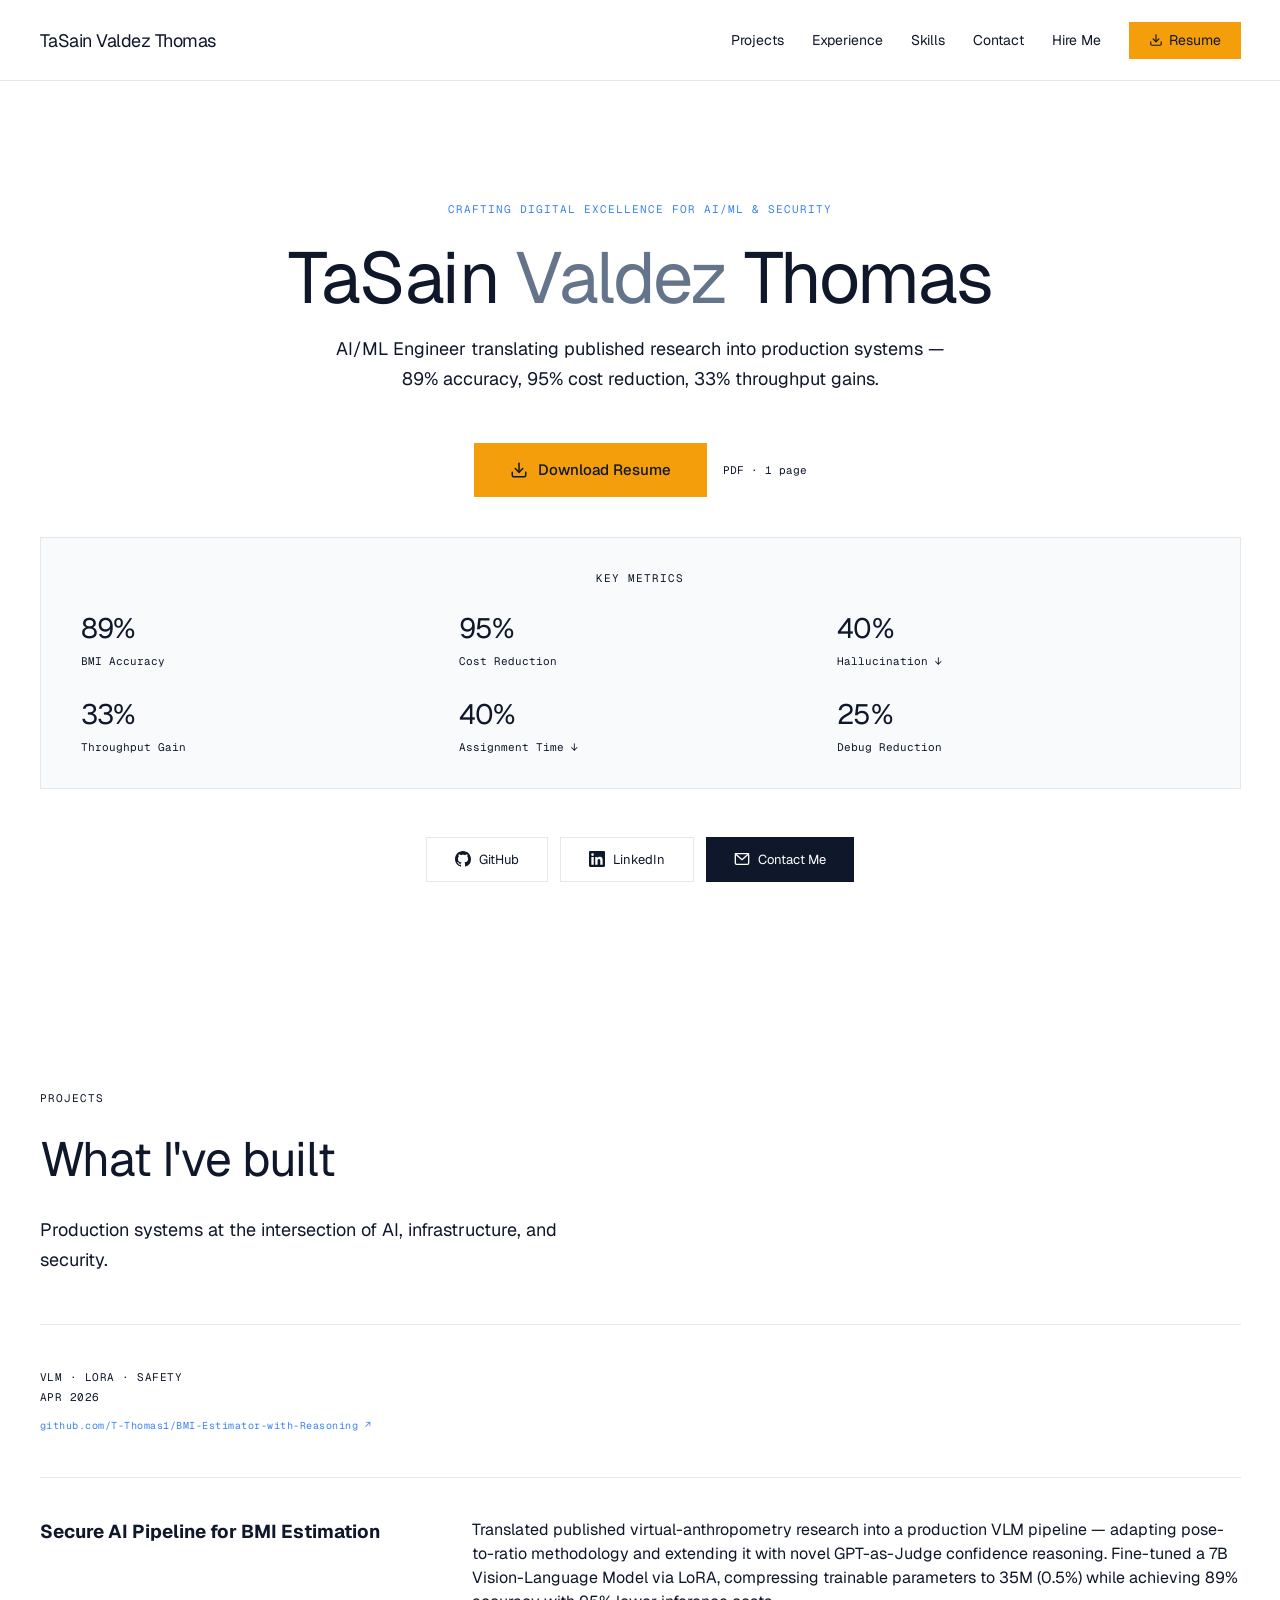
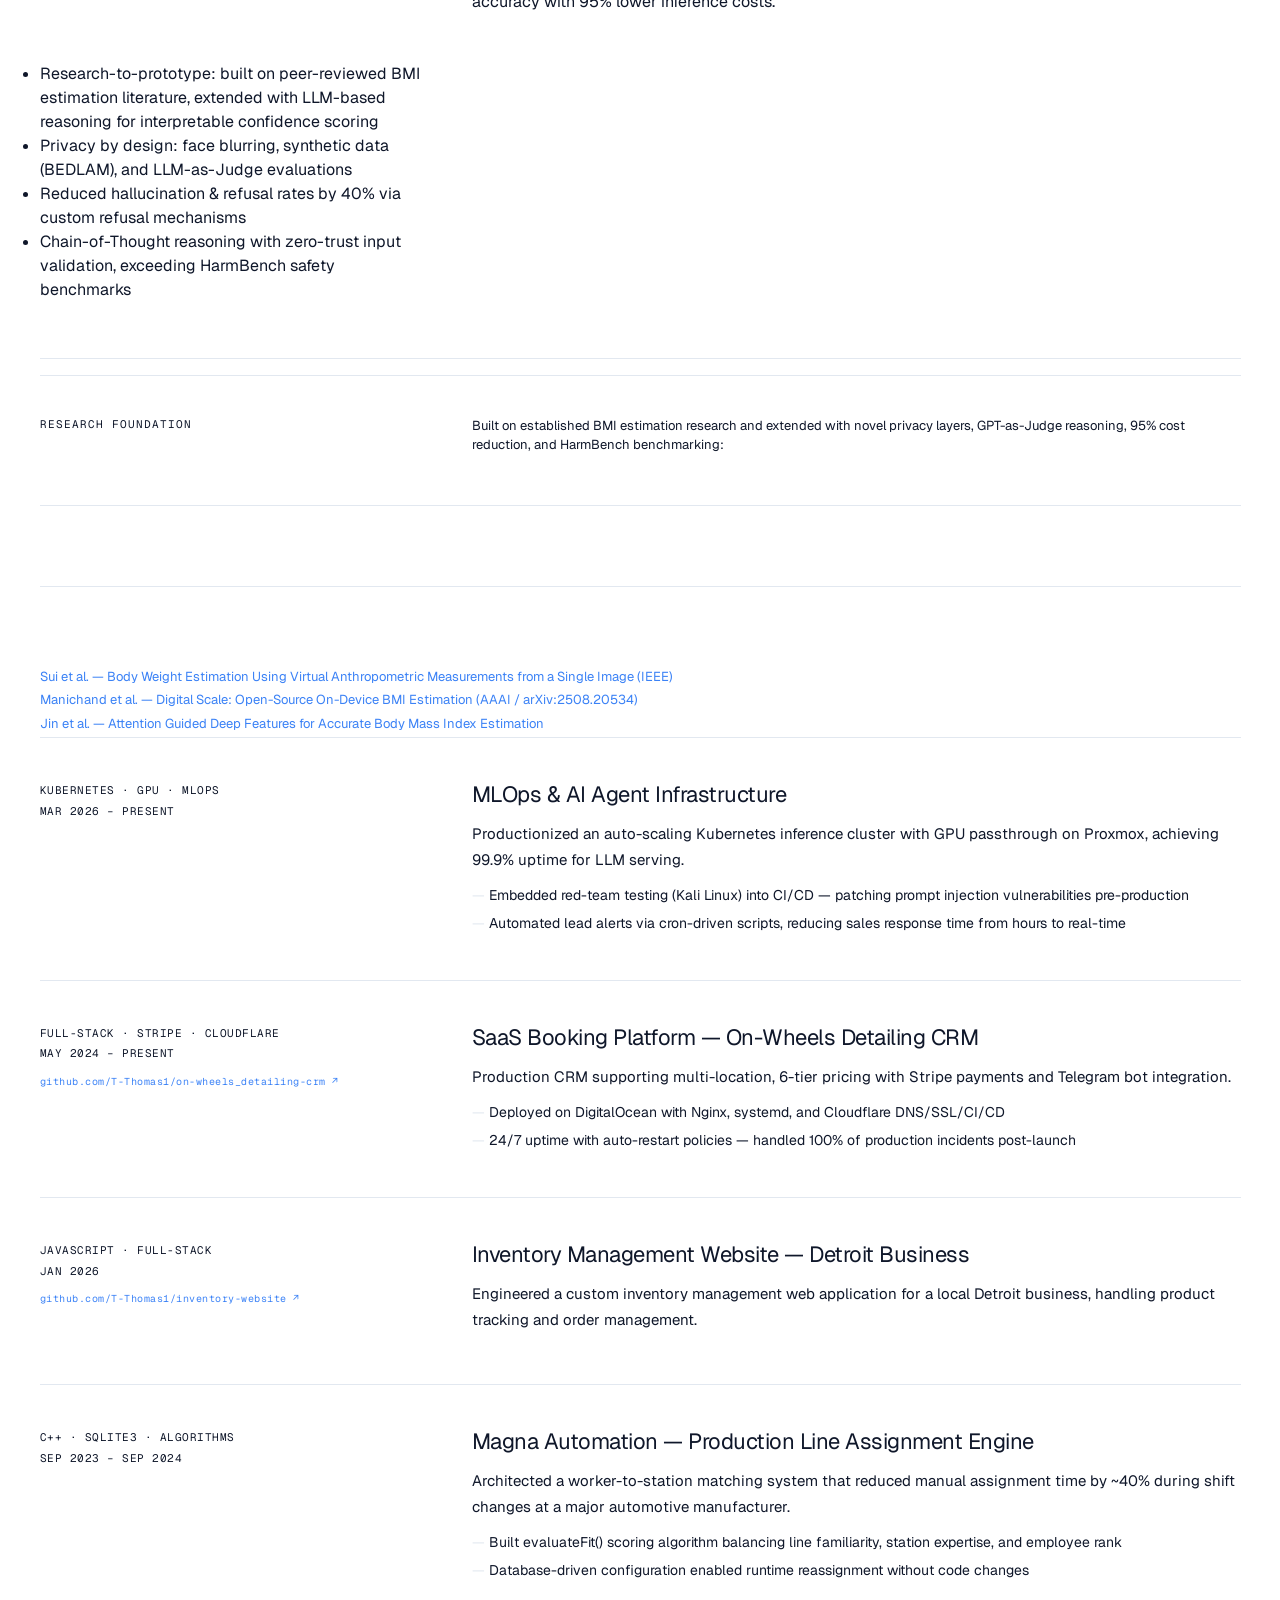
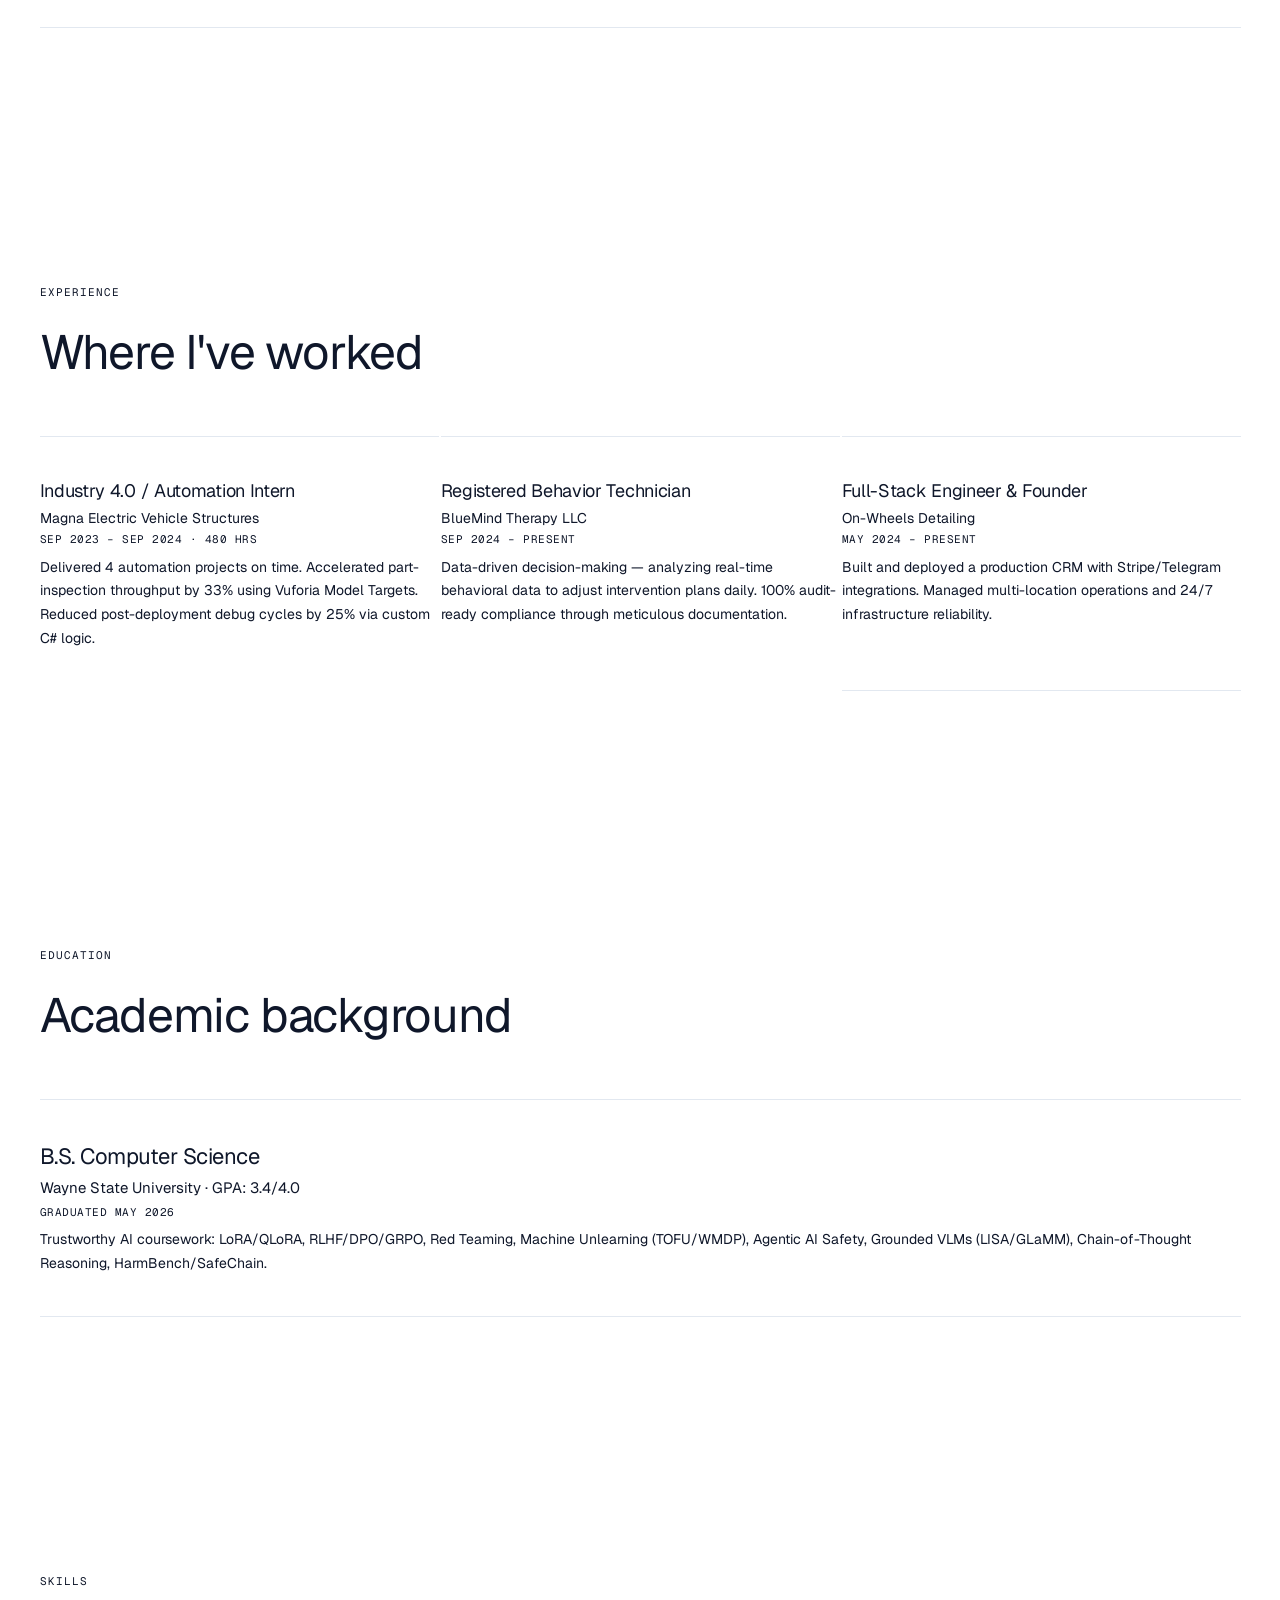
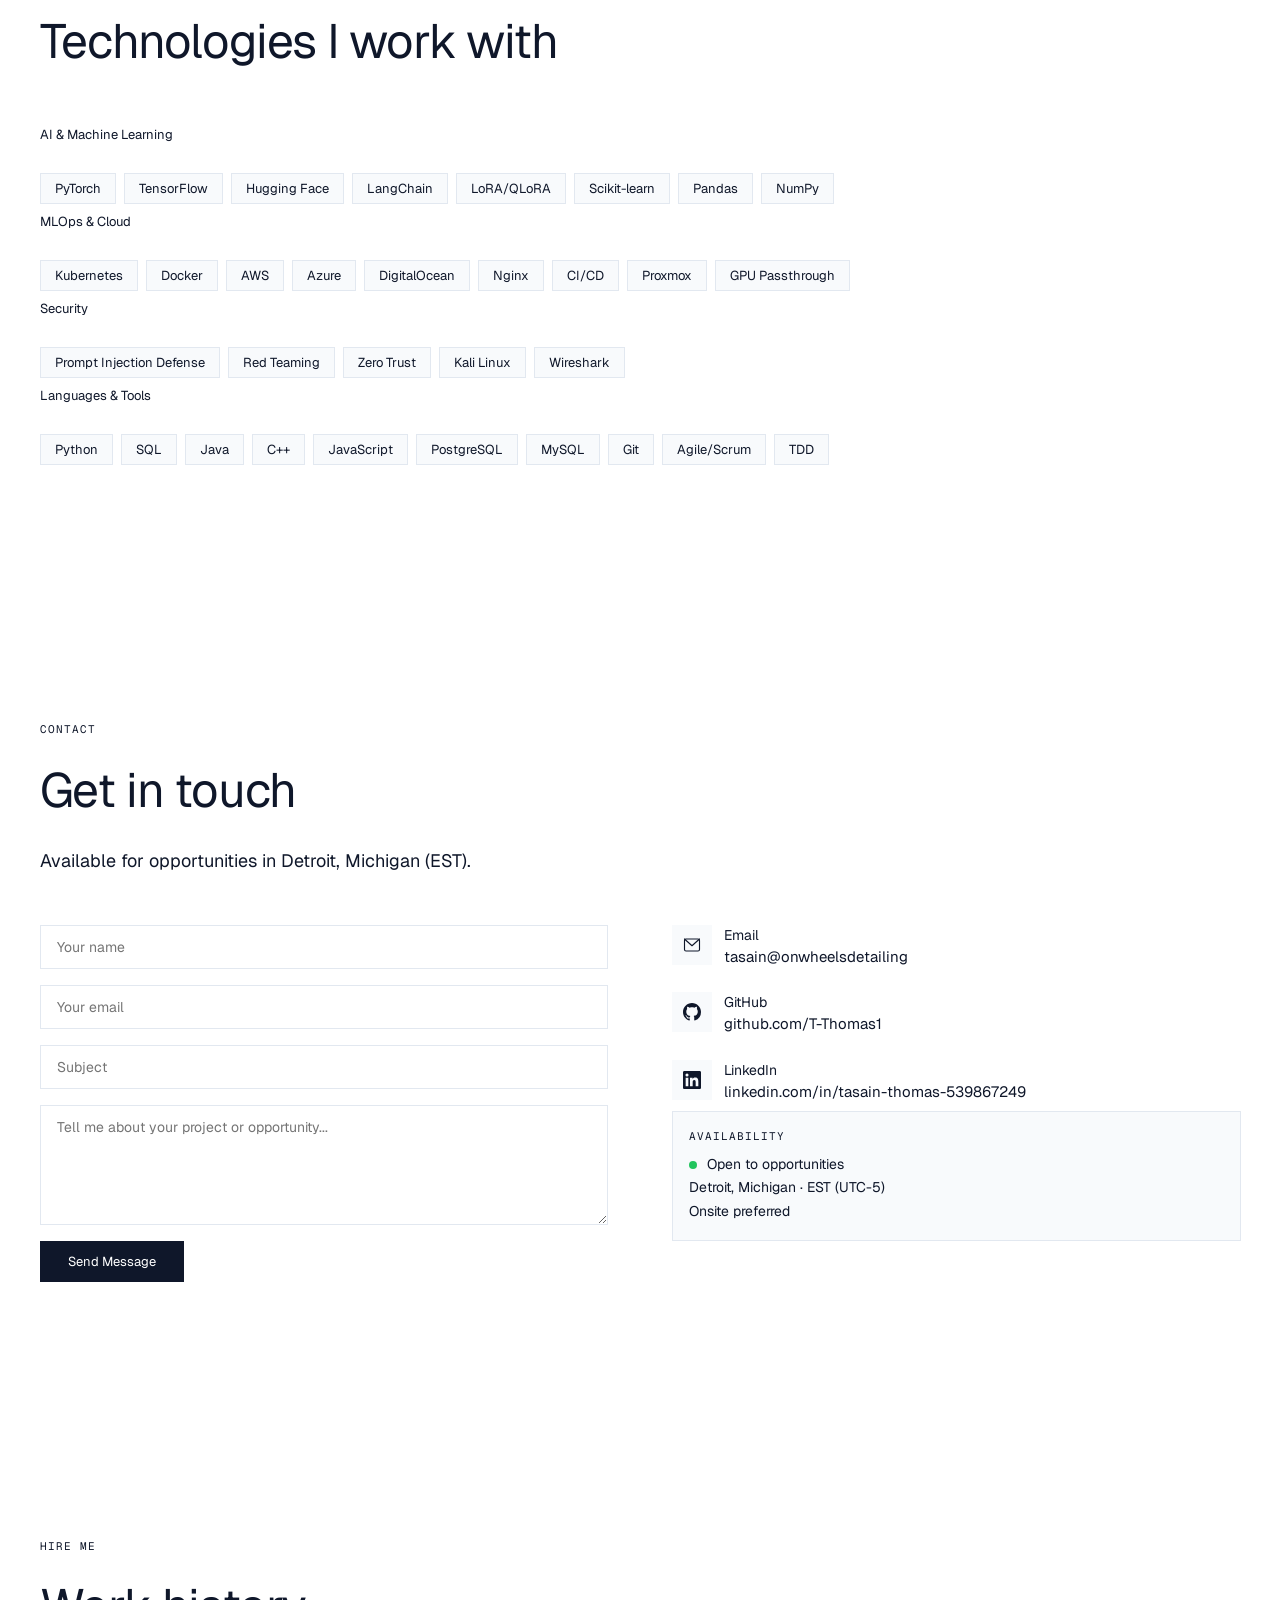
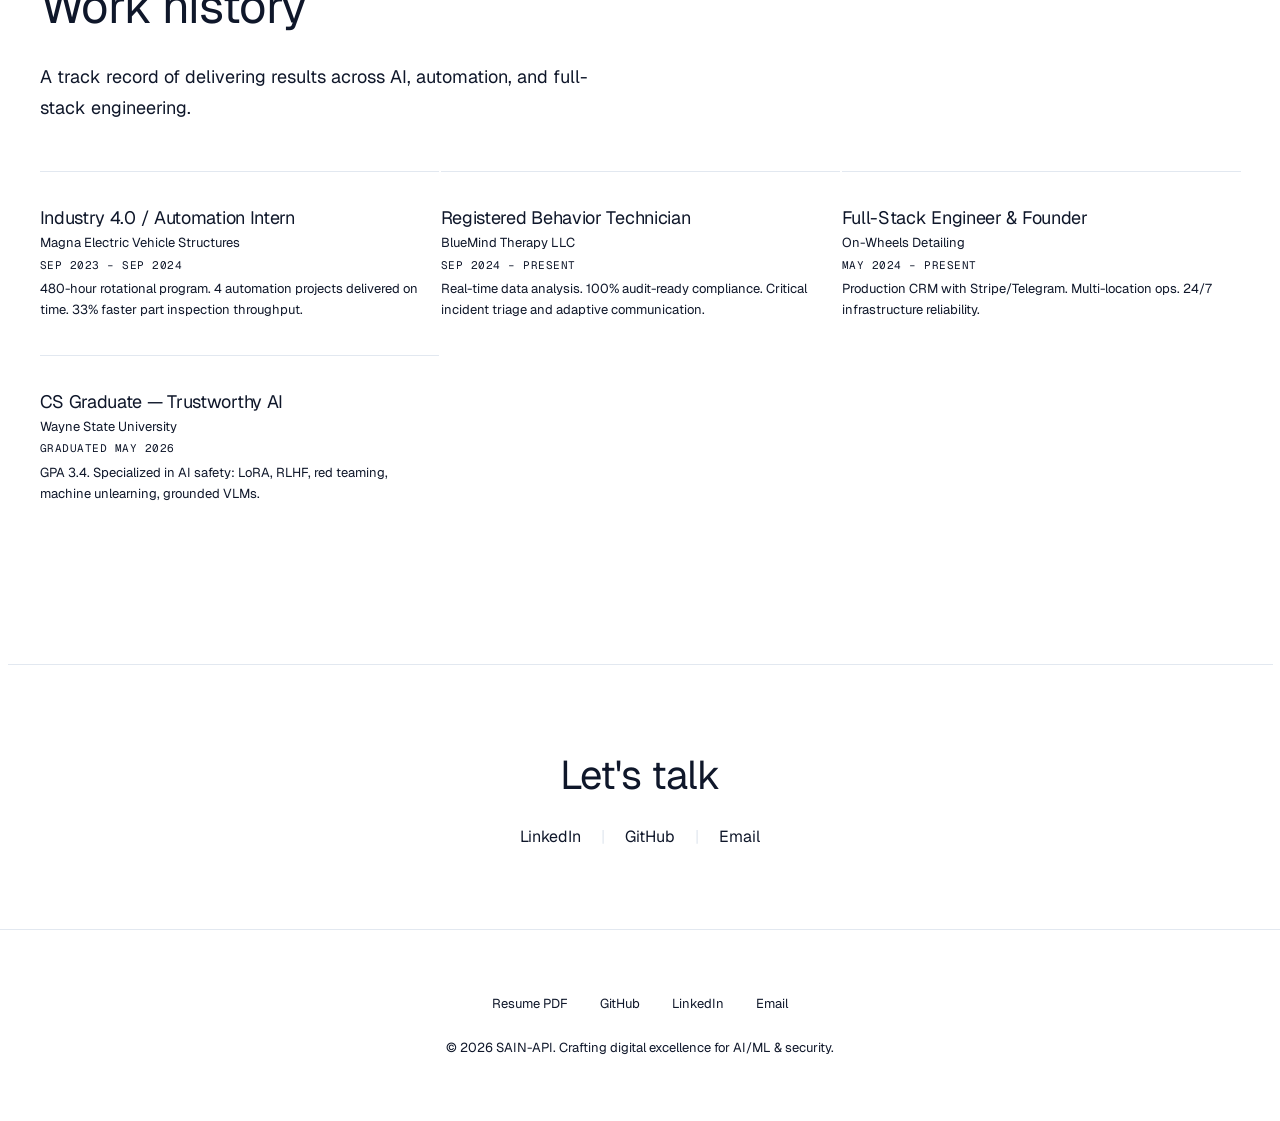
==== index.html @ f31098c5 "name: TaSain Valdez Thomas — Valdez gray, Thomas black" ====
<!DOCTYPE html>
<html lang="en">
<head>
  <meta charset="UTF-8">
  <meta name="viewport" content="width=device-width, initial-scale=1.0">
  <meta name="description" content="TaSain Valdez Thomas — AI Engineer crafting digital excellence for AI/ML and security.">
  <meta name="author" content="TaSain Valdez Thomas">
  <meta name="robots" content="index, follow">
  <meta property="og:title" content="TaSain Valdez Thomas — AI Engineer">
  <meta property="og:description" content="AI/ML Engineer translating published research into production systems. 89% accuracy, 95% cost reduction, 33% throughput gains.">
  <meta property="og:type" content="website">
  <title>TaSain Valdez Thomas — AI Engineer</title>
  <link rel="preconnect" href="https://fonts.googleapis.com">
  <link rel="preconnect" href="https://fonts.gstatic.com" crossorigin>
  <link href="https://fonts.googleapis.com/css2?family=Geist:wght@300;400;500&family=Geist+Mono:wght@400;500&display=swap" rel="stylesheet">
  <link rel="stylesheet" href="styles.css">
</head>
<body>

  <nav>
    <div class="nav-inner">
      <a href="#" class="nav-logo">TaSain Valdez Thomas</a>
      <div class="nav-links">
        <a href="#projects">Projects</a>
        <a href="#experience">Experience</a>
        <a href="#skills">Skills</a>
        <a href="#contact">Contact</a>
        <a href="#hire" class="nav-hire">Hire Me</a>
        <a href="TaSain_Thomas_Resume.pdf" download class="nav-cta-resume">
          <svg width="14" height="14" viewBox="0 0 24 24" fill="none" stroke="currentColor" stroke-width="2" stroke-linecap="round" stroke-linejoin="round"><path d="M21 15v4a2 2 0 01-2 2H5a2 2 0 01-2-2v-4"/><polyline points="7 10 12 15 17 10"/><line x1="12" y1="15" x2="12" y2="3"/></svg>
          Resume
        </a>
      </div>
    </div>
  </nav>

  <main>
    <!-- HERO -->
    <section class="hero">
      <div class="hero-tagline">Crafting digital excellence for AI/ML & security</div>
      <h1>TaSain <span class="name-mid">Valdez</span> <span class="name-last">Thomas</span></h1>
      <p class="subtitle">
        AI/ML Engineer translating published research into production systems — 89% accuracy, 95% cost reduction, 33% throughput gains.
      </p>

      <!-- Resume CTA — prominent, above the fold -->
      <div class="hero-resume-cta">
        <a href="TaSain_Thomas_Resume.pdf" download class="btn-resume-hero">
          <svg width="18" height="18" viewBox="0 0 24 24" fill="none" stroke="currentColor" stroke-width="2" stroke-linecap="round" stroke-linejoin="round"><path d="M21 15v4a2 2 0 01-2 2H5a2 2 0 01-2-2v-4"/><polyline points="7 10 12 15 17 10"/><line x1="12" y1="15" x2="12" y2="3"/></svg>
          Download Resume
        </a>
        <span class="resume-format">PDF · 1 page</span>
      </div>

      <!-- Key Metrics Box -->
      <div class="key-metrics-box">
        <div class="km-title">Key Metrics</div>
        <div class="km-grid">
          <div class="km-item"><div class="km-num">89%</div><div class="km-label">BMI Accuracy</div></div>
          <div class="km-item"><div class="km-num">95%</div><div class="km-label">Cost Reduction</div></div>
          <div class="km-item"><div class="km-num">40%</div><div class="km-label">Hallucination ↓</div></div>
          <div class="km-item"><div class="km-num">33%</div><div class="km-label">Throughput Gain</div></div>
          <div class="km-item"><div class="km-num">40%</div><div class="km-label">Assignment Time ↓</div></div>
          <div class="km-item"><div class="km-num">25%</div><div class="km-label">Debug Reduction</div></div>
        </div>
      </div>

      <div class="hero-actions">
        <a href="https://github.com/T-Thomas1" target="_blank" rel="noopener noreferrer" class="btn-outline">
          <svg width="16" height="16" viewBox="0 0 24 24" fill="currentColor"><path d="M12 0C5.37 0 0 5.37 0 12c0 5.31 3.435 9.795 8.205 11.385.6.105.825-.255.825-.57 0-.285-.015-1.23-.015-2.235-3.015.555-3.795-.735-4.035-1.41-.135-.345-.72-1.41-1.23-1.695-.42-.225-1.02-.78-.015-.795.945-.015 1.62.87 1.845 1.23 1.08 1.815 2.805 1.305 3.495.99.105-.78.42-1.305.765-1.605-2.67-.3-5.46-1.335-5.46-5.925 0-1.305.465-2.385 1.23-3.225-.12-.3-.54-1.53.12-3.18 0 0 1.005-.315 3.3 1.23.96-.27 1.98-.405 3-.405s2.04.135 3 .405c2.295-1.56 3.3-1.23 3.3-1.23.66 1.65.24 2.88.12 3.18.765.84 1.23 1.905 1.23 3.225 0 4.605-2.805 5.625-5.475 5.925.435.375.81 1.095.81 2.22 0 1.605-.015 2.895-.015 3.3 0 .315.225.69.825.57A12.02 12.02 0 0024 12c0-6.63-5.37-12-12-12z"/></svg>
          GitHub
        </a>
        <a href="https://www.linkedin.com/in/tasain-thomas-539867249" target="_blank" rel="noopener noreferrer" class="btn-outline">
          <svg width="16" height="16" viewBox="0 0 24 24" fill="currentColor"><path d="M20.447 20.452h-3.554v-5.569c0-1.328-.027-3.037-1.852-3.037-1.853 0-2.136 1.445-2.136 2.939v5.667H9.351V9h3.414v1.561h.046c.477-.9 1.637-1.85 3.37-1.85 3.601 0 4.267 2.37 4.267 5.455v6.286zM5.337 7.433a2.062 2.062 0 01-2.063-2.065 2.064 2.064 0 112.063 2.065zm1.782 13.019H3.555V9h3.564v11.452zM22.225 0H1.771C.792 0 0 .774 0 1.729v20.542C0 23.227.792 24 1.771 24h20.451C23.2 24 24 23.227 24 22.271V1.729C24 .774 23.2 0 22.222 0h.003z"/></svg>
          LinkedIn
        </a>
        <a href="#contact" class="btn-primary">
          <svg width="16" height="16" viewBox="0 0 24 24" fill="none" stroke="currentColor" stroke-width="2" stroke-linecap="round" stroke-linejoin="round"><rect x="2" y="4" width="20" height="16" rx="2"/><path d="M22 4L12 13 2 4"/></svg>
          Contact Me
        </a>
      </div>
    </section>

    <!-- PROJECTS -->
    <section id="projects">
      <div class="section-label">Projects</div>
      <h2 class="section-title">What I've built</h2>
      <p class="section-desc">Production systems at the intersection of AI, infrastructure, and security.</p>
      <div class="projects-list">
        <a href="https://github.com/T-Thomas1/BMI-Estimator-with-Reasoning" target="_blank" rel="noopener noreferrer" class="project-card fade-up">
          <div class="meta">
            <span>VLM · LoRA · Safety</span><span>Apr 2026</span>
            <span class="repo-link">github.com/T-Thomas1/BMI-Estimator-with-Reasoning ↗</span>
          </div>
          <div class="body">
            <h3>Secure AI Pipeline for BMI Estimation</h3>
            <p>Translated published virtual-anthropometry research into a production VLM pipeline — adapting pose-to-ratio methodology and extending it with novel GPT-as-Judge confidence reasoning. Fine-tuned a 7B Vision-Language Model via LoRA, compressing trainable parameters to 35M (0.5%) while achieving 89% accuracy with 95% lower inference costs.</p>
            <ul class="highlights">
              <li>Research-to-prototype: built on peer-reviewed BMI estimation literature, extended with LLM-based reasoning for interpretable confidence scoring</li>
              <li>Privacy by design: face blurring, synthetic data (BEDLAM), and LLM-as-Judge evaluations</li>
              <li>Reduced hallucination & refusal rates by 40% via custom refusal mechanisms</li>
              <li>Chain-of-Thought reasoning with zero-trust input validation, exceeding HarmBench safety benchmarks</li>
            </ul>
            <div class="research-foundation">
              <h4>Research Foundation</h4>
              <p>Built on established BMI estimation research and extended with novel privacy layers, GPT-as-Judge reasoning, 95% cost reduction, and HarmBench benchmarking:</p>
              <ul class="paper-links">
                <li><a href="https://ieeexplore.ieee.org/document/10192454" target="_blank" rel="noopener noreferrer">Sui et al. — Body Weight Estimation Using Virtual Anthropometric Measurements from a Single Image (IEEE)</a></li>
                <li><a href="https://arxiv.org/abs/2508.20534" target="_blank" rel="noopener noreferrer">Manichand et al. — Digital Scale: Open-Source On-Device BMI Estimation (AAAI / arXiv:2508.20534)</a></li>
                <li><a href="https://arxiv.org/abs/2008.04042" target="_blank" rel="noopener noreferrer">Jin et al. — Attention Guided Deep Features for Accurate Body Mass Index Estimation</a></li>
              </ul>
            </div>
          </div>
        </a>
        <a href="#" class="project-card fade-up" style="cursor:default;">
          <div class="meta">
            <span>Kubernetes · GPU · MLOps</span><span>Mar 2026 – Present</span>
          </div>
          <div class="body">
            <h3>MLOps & AI Agent Infrastructure</h3>
            <p>Productionized an auto-scaling Kubernetes inference cluster with GPU passthrough on Proxmox, achieving 99.9% uptime for LLM serving.</p>
            <ul class="highlights">
              <li>Embedded red-team testing (Kali Linux) into CI/CD — patching prompt injection vulnerabilities pre-production</li>
              <li>Automated lead alerts via cron-driven scripts, reducing sales response time from hours to real-time</li>
            </ul>
          </div>
        </a>
        <a href="https://github.com/T-Thomas1/on-wheels_detailing-crm" target="_blank" rel="noopener noreferrer" class="project-card fade-up">
          <div class="meta">
            <span>Full-Stack · Stripe · Cloudflare</span><span>May 2024 – Present</span>
            <span class="repo-link">github.com/T-Thomas1/on-wheels_detailing-crm ↗</span>
          </div>
          <div class="body">
            <h3>SaaS Booking Platform — On-Wheels Detailing CRM</h3>
            <p>Production CRM supporting multi-location, 6-tier pricing with Stripe payments and Telegram bot integration.</p>
            <ul class="highlights">
              <li>Deployed on DigitalOcean with Nginx, systemd, and Cloudflare DNS/SSL/CI/CD</li>
              <li>24/7 uptime with auto-restart policies — handled 100% of production incidents post-launch</li>
            </ul>
          </div>
        </a>
        <a href="https://github.com/T-Thomas1/inventory-website" target="_blank" rel="noopener noreferrer" class="project-card fade-up">
          <div class="meta">
            <span>JavaScript · Full-Stack</span><span>Jan 2026</span>
            <span class="repo-link">github.com/T-Thomas1/inventory-website ↗</span>
          </div>
          <div class="body">
            <h3>Inventory Management Website — Detroit Business</h3>
            <p>Engineered a custom inventory management web application for a local Detroit business, handling product tracking and order management.</p>
          </div>
        </a>
        <a href="#" class="project-card fade-up" style="cursor:default;">
          <div class="meta">
            <span>C++ · SQLite3 · Algorithms</span><span>Sep 2023 – Sep 2024</span>
          </div>
          <div class="body">
            <h3>Magna Automation — Production Line Assignment Engine</h3>
            <p>Architected a worker-to-station matching system that reduced manual assignment time by ~40% during shift changes at a major automotive manufacturer.</p>
            <ul class="highlights">
              <li>Built evaluateFit() scoring algorithm balancing line familiarity, station expertise, and employee rank</li>
              <li>Database-driven configuration enabled runtime reassignment without code changes</li>
            </ul>
          </div>
        </a>
      </div>
    </section>

    <!-- EXPERIENCE -->
    <section id="experience">
      <div class="section-label">Experience</div>
      <h2 class="section-title">Where I've worked</h2>
      <div class="exp-grid">
        <div class="exp-card fade-up">
          <img class="favicon" src="https://www.google.com/s2/favicons?domain=magna.com&sz=32" alt="" width="24" height="24" onerror="this.style.display='none'">
          <div class="info">
            <div class="role">Industry 4.0 / Automation Intern</div>
            <div class="company">Magna Electric Vehicle Structures</div>
            <div class="date">Sep 2023 – Sep 2024 · 480 hrs</div>
            <p>Delivered 4 automation projects on time. Accelerated part-inspection throughput by 33% using Vuforia Model Targets. Reduced post-deployment debug cycles by 25% via custom C# logic.</p>
          </div>
        </div>
        <div class="exp-card fade-up">
          <img class="favicon" src="https://www.google.com/s2/favicons?domain=bluemindtherapy.com&sz=32" alt="" width="24" height="24" onerror="this.style.display='none'">
          <div class="info">
            <div class="role">Registered Behavior Technician</div>
            <div class="company">BlueMind Therapy LLC</div>
            <div class="date">Sep 2024 – Present</div>
            <p>Data-driven decision-making — analyzing real-time behavioral data to adjust intervention plans daily. 100% audit-ready compliance through meticulous documentation.</p>
          </div>
        </div>
        <div class="exp-card fade-up">
          <img class="favicon" src="https://www.google.com/s2/favicons?domain=onwheelsdetailing.com&sz=32" alt="" width="24" height="24" onerror="this.style.display='none'">
          <div class="info">
            <div class="role">Full-Stack Engineer & Founder</div>
            <div class="company">On-Wheels Detailing</div>
            <div class="date">May 2024 – Present</div>
            <p>Built and deployed a production CRM with Stripe/Telegram integrations. Managed multi-location operations and 24/7 infrastructure reliability.</p>
          </div>
        </div>
      </div>
    </section>

    <!-- EDUCATION -->
    <section id="education">
      <div class="section-label">Education</div>
      <h2 class="section-title">Academic background</h2>
      <div class="edu-card fade-up">
        <img class="favicon" src="https://www.google.com/s2/favicons?domain=wayne.edu&sz=64" alt="" width="32" height="32" onerror="this.style.display='none'">
        <div class="info">
          <h3>B.S. Computer Science</h3>
          <div class="school">Wayne State University · GPA: 3.4/4.0</div>
          <div class="date">Graduated May 2026</div>
          <p>Trustworthy AI coursework: LoRA/QLoRA, RLHF/DPO/GRPO, Red Teaming, Machine Unlearning (TOFU/WMDP), Agentic AI Safety, Grounded VLMs (LISA/GLaMM), Chain-of-Thought Reasoning, HarmBench/SafeChain.</p>
        </div>
      </div>
    </section>

    <!-- SKILLS -->
    <section id="skills">
      <div class="section-label">Skills</div>
      <h2 class="section-title">Technologies I work with</h2>
      <div class="skills-cloud">
        <div class="skill-category"><h3>AI & Machine Learning</h3></div>
        <span class="skill-tag">PyTorch</span><span class="skill-tag">TensorFlow</span>
        <span class="skill-tag">Hugging Face</span><span class="skill-tag">LangChain</span>
        <span class="skill-tag">LoRA/QLoRA</span><span class="skill-tag">Scikit-learn</span>
        <span class="skill-tag">Pandas</span><span class="skill-tag">NumPy</span>
        <div class="skill-category"><h3>MLOps & Cloud</h3></div>
        <span class="skill-tag">Kubernetes</span><span class="skill-tag">Docker</span>
        <span class="skill-tag">AWS</span><span class="skill-tag">Azure</span>
        <span class="skill-tag">DigitalOcean</span><span class="skill-tag">Nginx</span>
        <span class="skill-tag">CI/CD</span><span class="skill-tag">Proxmox</span>
        <span class="skill-tag">GPU Passthrough</span>
        <div class="skill-category"><h3>Security</h3></div>
        <span class="skill-tag">Prompt Injection Defense</span>
        <span class="skill-tag">Red Teaming</span>
        <span class="skill-tag">Zero Trust</span>
        <span class="skill-tag">Kali Linux</span>
        <span class="skill-tag">Wireshark</span>
        <div class="skill-category"><h3>Languages & Tools</h3></div>
        <span class="skill-tag">Python</span><span class="skill-tag">SQL</span>
        <span class="skill-tag">Java</span><span class="skill-tag">C++</span>
        <span class="skill-tag">JavaScript</span><span class="skill-tag">PostgreSQL</span>
        <span class="skill-tag">MySQL</span><span class="skill-tag">Git</span>
        <span class="skill-tag">Agile/Scrum</span><span class="skill-tag">TDD</span>
      </div>
    </section>

    <!-- CONTACT -->
    <section id="contact">
      <div class="section-label">Contact</div>
      <h2 class="section-title">Get in touch</h2>
      <p class="section-desc">Available for opportunities in Detroit, Michigan (EST).</p>
      <div class="contact-grid">
        <form class="contact-form fade-up" action="https://formspree.io/f/your-form-id" method="POST">
          <input type="text" name="name" placeholder="Your name" required>
          <input type="email" name="email" placeholder="Your email" required>
          <input type="text" name="subject" placeholder="Subject">
          <textarea name="message" placeholder="Tell me about your project or opportunity..." required></textarea>
          <button type="submit">Send Message</button>
        </form>
        <div class="fade-up">
          <div class="contact-channels">
            <a href="mailto:tasain@onwheelsdetailing.com" class="contact-channel">
              <div class="ch-icon">
                <svg width="18" height="18" viewBox="0 0 24 24" fill="none" stroke="var(--slate)" stroke-width="1.5" stroke-linecap="round" stroke-linejoin="round"><rect x="2" y="4" width="20" height="16" rx="2"/><path d="M22 4L12 13 2 4"/></svg>
              </div>
              <div>
                <div class="ch-label">Email</div>
                <div class="ch-value">tasain@onwheelsdetailing</div>
              </div>
            </a>
            <a href="https://github.com/T-Thomas1" target="_blank" rel="noopener noreferrer" class="contact-channel">
              <div class="ch-icon">
                <svg width="18" height="18" viewBox="0 0 24 24" fill="var(--slate)"><path d="M12 0C5.37 0 0 5.37 0 12c0 5.31 3.435 9.795 8.205 11.385.6.105.825-.255.825-.57 0-.285-.015-1.23-.015-2.235-3.015.555-3.795-.735-4.035-1.41-.135-.345-.72-1.41-1.23-1.695-.42-.225-1.02-.78-.015-.795.945-.015 1.62.87 1.845 1.23 1.08 1.815 2.805 1.305 3.495.99.105-.78.42-1.305.765-1.605-2.67-.3-5.46-1.335-5.46-5.925 0-1.305.465-2.385 1.23-3.225-.12-.3-.54-1.53.12-3.18 0 0 1.005-.315 3.3 1.23.96-.27 1.98-.405 3-.405s2.04.135 3 .405c2.295-1.56 3.3-1.23 3.3-1.23.66 1.65.24 2.88.12 3.18.765.84 1.23 1.905 1.23 3.225 0 4.605-2.805 5.625-5.475 5.925.435.375.81 1.095.81 2.22 0 1.605-.015 2.895-.015 3.3 0 .315.225.69.825.57A12.02 12.02 0 0024 12c0-6.63-5.37-12-12-12z"/></svg>
              </div>
              <div>
                <div class="ch-label">GitHub</div>
                <div class="ch-value">github.com/T-Thomas1</div>
              </div>
            </a>
            <a href="https://www.linkedin.com/in/tasain-thomas-539867249" target="_blank" rel="noopener noreferrer" class="contact-channel">
              <div class="ch-icon">
                <svg width="18" height="18" viewBox="0 0 24 24" fill="var(--slate)"><path d="M20.447 20.452h-3.554v-5.569c0-1.328-.027-3.037-1.852-3.037-1.853 0-2.136 1.445-2.136 2.939v5.667H9.351V9h3.414v1.561h.046c.477-.9 1.637-1.85 3.37-1.85 3.601 0 4.267 2.37 4.267 5.455v6.286zM5.337 7.433a2.062 2.062 0 01-2.063-2.065 2.064 2.064 0 112.063 2.065zm1.782 13.019H3.555V9h3.564v11.452zM22.225 0H1.771C.792 0 0 .774 0 1.729v20.542C0 23.227.792 24 1.771 24h20.451C23.2 24 24 23.227 24 22.271V1.729C24 .774 23.2 0 22.222 0h.003z"/></svg>
              </div>
              <div>
                <div class="ch-label">LinkedIn</div>
                <div class="ch-value">linkedin.com/in/tasain-thomas-539867249</div>
              </div>
            </a>
          </div>
          <div class="availability">
            <div class="av-title">Availability</div>
            <div class="av-text">
              <span class="av-dot"></span> Open to opportunities<br>
              Detroit, Michigan · EST (UTC-5)<br>
              Onsite preferred
            </div>
          </div>
        </div>
      </div>
    </section>

    <!-- HIRE ME -->
    <section id="hire">
      <div class="section-label">Hire Me</div>
      <h2 class="section-title">Work history</h2>
      <p class="section-desc">A track record of delivering results across AI, automation, and full-stack engineering.</p>
      <div class="hire-grid">
        <div class="hire-card fade-up">
          <img class="favicon" src="https://www.google.com/s2/favicons?domain=magna.com&sz=32" alt="" width="24" height="24" onerror="this.style.display='none'">
          <div class="info">
            <h3>Industry 4.0 / Automation Intern</h3>
            <div class="co">Magna Electric Vehicle Structures</div>
            <div class="dur">Sep 2023 – Sep 2024</div>
            <p>480-hour rotational program. 4 automation projects delivered on time. 33% faster part inspection throughput.</p>
          </div>
        </div>
        <div class="hire-card fade-up">
          <img class="favicon" src="https://www.google.com/s2/favicons?domain=bluemindtherapy.com&sz=32" alt="" width="24" height="24" onerror="this.style.display='none'">
          <div class="info">
            <h3>Registered Behavior Technician</h3>
            <div class="co">BlueMind Therapy LLC</div>
            <div class="dur">Sep 2024 – Present</div>
            <p>Real-time data analysis. 100% audit-ready compliance. Critical incident triage and adaptive communication.</p>
          </div>
        </div>
        <div class="hire-card fade-up">
          <img class="favicon" src="https://www.google.com/s2/favicons?domain=onwheelsdetailing.com&sz=32" alt="" width="24" height="24" onerror="this.style.display='none'">
          <div class="info">
            <h3>Full-Stack Engineer & Founder</h3>
            <div class="co">On-Wheels Detailing</div>
            <div class="dur">May 2024 – Present</div>
            <p>Production CRM with Stripe/Telegram. Multi-location ops. 24/7 infrastructure reliability.</p>
          </div>
        </div>
        <div class="hire-card fade-up">
          <img class="favicon" src="https://www.google.com/s2/favicons?domain=wayne.edu&sz=32" alt="" width="24" height="24" onerror="this.style.display='none'">
          <div class="info">
            <h3>CS Graduate — Trustworthy AI</h3>
            <div class="co">Wayne State University</div>
            <div class="dur">Graduated May 2026</div>
            <p>GPA 3.4. Specialized in AI safety: LoRA, RLHF, red teaming, machine unlearning, grounded VLMs.</p>
          </div>
        </div>
      </div>
    </section>

    <!-- CONTACT CTA -->
    <section class="contact-cta">
      <div class="cta-inner">
        <h2>Let's talk</h2>
        <div class="cta-links">
          <a href="https://www.linkedin.com/in/tasain-thomas-539867249" target="_blank" rel="noopener noreferrer">LinkedIn</a>
          <span class="cta-sep">|</span>
          <a href="https://github.com/T-Thomas1" target="_blank" rel="noopener noreferrer">GitHub</a>
          <span class="cta-sep">|</span>
          <a href="mailto:tasain@onwheelsdetailing.com">Email</a>
        </div>
      </div>
    </section>
  </main>

  <footer>
    <div class="footer-inner">
      <div class="footer-links">
        <a href="TaSain_Thomas_Resume.pdf" download>Resume PDF</a>
        <a href="https://github.com/T-Thomas1" target="_blank" rel="noopener noreferrer">GitHub</a>
        <a href="https://www.linkedin.com/in/tasain-thomas-539867249" target="_blank" rel="noopener noreferrer">LinkedIn</a>
        <a href="mailto:tasain@onwheelsdetailing.com">Email</a>
      </div>
      <p class="footer-copy">&copy; 2026 SAIN-API. Crafting digital excellence for AI/ML & security.</p>
    </div>
  </footer>

</body>
</html>
---- styles.css ----
*, *::before, *::after { box-sizing: border-box; margin: 0; padding: 0; }

    :root {
      --slate: #0f172a;
      --slate-light: #334155;
      --slate-muted: #64748b;
      --white: #ffffff;
      --gray-50: #f8fafc;
      --gray-100: #f1f5f9;
      --gray-200: #e2e8f0;
      --accent: #3b82f6;
      --accent-hover: #2563eb;
      --accent-light: #eff6ff;
      --section-gap: 128px;
    }

    html { scroll-behavior: smooth; }

    body {
      font-family: 'Geist', system-ui, -apple-system, 'Segoe UI', Roboto, sans-serif;
      font-feature-settings: 'liga' 1;
      font-size: 16px; line-height: 1.5;
      color: var(--slate); background: var(--white);
      -webkit-font-smoothing: antialiased;
      -moz-osx-font-smoothing: grayscale;
    }

    /* ---- NAV ---- */
    nav {
      position: sticky; top: 0; z-index: 100;
      background: rgba(255,255,255,0.88);
      backdrop-filter: blur(16px); -webkit-backdrop-filter: blur(16px);
      border-bottom: 1px solid var(--gray-200);
    }
    .nav-inner {
      max-width: 1265px; margin: 0 auto;
      padding: 0 32px; height: 80px;
      display: flex; align-items: center; justify-content: space-between;
    }
    .nav-logo {
      font-size: 18px; font-weight: 400;
      letter-spacing: -0.5px; color: var(--slate);
      text-decoration: none;
    }
    .nav-links { display: flex; gap: 28px; align-items: center; }
    .nav-links a {
      font-size: 14px; font-weight: 400; color: var(--slate);
      text-decoration: none; transition: color 0.2s;
    }
    .nav-links a:hover { color: var(--slate); }
    .nav-hire {
      font-size: 14px; font-weight: 500; color: var(--slate) !important;
      text-decoration: none; transition: opacity 0.2s;
    }
    .nav-hire:hover { opacity: 0.7; }
    .nav-cta-resume {
      display: inline-flex; align-items: center; gap: 6px;
      background: #f59e0b; color: #0f172a;
      padding: 8px 20px;
      font-size: 12px; font-weight: 500; text-decoration: none;
      transition: background 0.2s;
    }
    .nav-cta-resume:hover { background: #d97706; }

    /* ---- HERO ---- */
    .hero {
      max-width: 1265px; margin: 0 auto;
      padding: 120px 32px 80px; text-align: center;
    }
    .hero-tagline {
      font-family: 'Geist Mono', monospace; font-size: 11px; font-weight: 400;
      text-transform: uppercase; letter-spacing: 1px;
      color: var(--accent); margin-bottom: 24px;
    }
    .hero h1 {
      font-size: clamp(48px, 8vw, 72px);
      font-weight: 400; line-height: 1;
      letter-spacing: -1.8px; color: var(--slate);
      margin-bottom: 20px;
    }
    .hero h1 span.name-mid { color: #64748b; }
    .hero h1 span.name-last { color: var(--slate); }
    .hero .subtitle {
      font-size: 18px; font-weight: 400;
      line-height: 1.7; color: var(--slate);
      max-width: 640px; margin: 0 auto 48px;
    }
    .hero-metrics {
      display: flex; gap: 48px; justify-content: center; flex-wrap: wrap;
      margin-bottom: 48px;
    }
    .hero-metric { text-align: center; }
    .hero-metric .num {
      font-size: 32px; font-weight: 400; letter-spacing: -1px;
      color: var(--slate);
    }
    .hero-metric .label {
      font-size: 12px; color: var(--slate);
      margin-top: 4px;
    }
    .hero-actions { display: flex; gap: 12px; justify-content: center; flex-wrap: wrap; }

    /* Hero Resume CTA — prominent, above metrics */
    .hero-resume-cta {
      display: flex; align-items: center; justify-content: center; gap: 16px;
      margin-bottom: 40px;
    }
    .btn-resume-hero {
      display: inline-flex; align-items: center; gap: 10px;
      background: #f59e0b; color: #0f172a;
      padding: 16px 36px;
      font-size: 15px; font-weight: 500;
      text-decoration: none; transition: background 0.2s;
    }
    .btn-resume-hero:hover { background: #d97706; }
    .resume-format {
      font-family: 'Geist Mono', monospace; font-size: 11px;
      color: var(--slate);
    }

    /* Key Metrics Box */
    .key-metrics-box {
      max-width: 1265px; margin: 0 auto 48px;
      background: var(--gray-50); border: 1px solid var(--gray-200);
      padding: 32px 40px;
    }
    .km-title {
      font-family: 'Geist Mono', monospace; font-size: 11px; font-weight: 400;
      text-transform: uppercase; letter-spacing: 1px;
      color: var(--slate); margin-bottom: 20px;
    }
    .km-grid {
      display: grid; grid-template-columns: repeat(3, 1fr);
      gap: 24px 16px;
    }
    .km-item { text-align: left; }
    .km-num {
      font-size: 28px; font-weight: 400; letter-spacing: -0.8px;
      color: var(--slate);
    }
    .km-label {
      font-size: 11px; color: var(--slate);
      margin-top: 4px; font-family: 'Geist Mono', monospace;
    }

    /* Research Foundation (BMI project) */
    .research-foundation {
      margin-top: 16px; padding-top: 16px;
      border-top: 1px solid var(--gray-200);
    }
    .research-foundation h4 {
      font-family: 'Geist Mono', monospace; font-size: 11px; font-weight: 400;
      text-transform: uppercase; letter-spacing: 1px;
      color: var(--slate); margin-bottom: 10px;
    }
    .research-foundation p {
      font-size: 13px !important; color: var(--slate) !important;
      margin-bottom: 10px !important;
    }
    .paper-links {
      list-style: none; padding: 0;
    }
    .paper-links li {
      margin-bottom: 4px; font-size: 13px; color: var(--slate);
    }
    .paper-links li a {
      color: var(--accent); text-decoration: none;
      transition: color 0.2s;
    }
    .paper-links li a:hover { color: var(--accent-hover); }

    /* Contact CTA */
    .contact-cta {
      text-align: center; border-top: 1px solid var(--gray-200);
      padding: 80px 32px;
    }
    .cta-inner { max-width: 1265px; margin: 0 auto; }
    .contact-cta h2 {
      font-size: clamp(28px, 4vw, 40px); font-weight: 400;
      letter-spacing: -0.8px; color: var(--slate); margin-bottom: 20px;
    }
    .cta-links {
      display: flex; gap: 20px; justify-content: center; align-items: center;
      flex-wrap: wrap;
    }
    .cta-links a {
      font-size: 16px; font-weight: 400; color: var(--slate);
      text-decoration: none; transition: color 0.2s;
    }
    .cta-links a:hover { color: var(--slate); }
    .cta-sep { color: var(--gray-200); font-size: 16px; }
    .btn-primary {
      display: inline-flex; align-items: center; gap: 8px;
      background: var(--slate); color: var(--white);
      padding: 12px 28px;
      font-size: 13px; font-weight: 400;
      text-decoration: none; transition: background 0.2s;
      border: none; cursor: pointer; font-family: inherit;
    }
    .btn-primary:hover { background: var(--slate-light); }
    .btn-accent {
      display: inline-flex; align-items: center; gap: 8px;
      background: var(--accent); color: #ffffff;
      padding: 12px 28px;
      font-size: 13px; font-weight: 500;
      text-decoration: none; transition: background 0.2s;
      border: none; cursor: pointer; font-family: inherit;
    }
    .btn-accent:hover { background: var(--accent-hover); }
    .btn-outline {
      display: inline-flex; align-items: center; gap: 8px;
      background: transparent; color: var(--slate);
      padding: 12px 28px;
      font-size: 13px; font-weight: 400;
      text-decoration: none; transition: background 0.2s;
      border: 1px solid var(--gray-200);
      cursor: pointer; font-family: inherit;
    }
    .btn-outline:hover { background: var(--gray-50); }

    /* ---- SECTION ---- */
    section { max-width: 1265px; margin: 0 auto; padding: var(--section-gap) 32px; }
    .section-label {
      font-family: 'Geist Mono', monospace;
      font-size: 11px; font-weight: 400; text-transform: uppercase;
      color: var(--slate); letter-spacing: 1px; margin-bottom: 16px;
    }
    .section-title {
      font-size: clamp(32px, 5vw, 48px);
      font-weight: 400; letter-spacing: -1.2px;
      color: var(--slate); margin-bottom: 20px;
    }
    .section-desc {
      font-size: 18px; font-weight: 400; color: var(--slate);
      max-width: 560px; line-height: 1.7;
    }

    /* ---- SKILLS ---- */
    .skills-cloud { display: flex; flex-wrap: wrap; gap: 8px; margin-top: 48px; }
    .skill-category { width: 100%; margin-bottom: 12px; }
    .skill-category h3 {
      font-size: 13px; font-weight: 400; color: var(--slate);
      margin-bottom: 8px;
    }
    .skill-tag {
      font-size: 13px; font-weight: 400; color: var(--slate);
      background: var(--gray-50); padding: 5px 14px;
      border: 1px solid var(--gray-200);
      display: inline-block;
    }

    /* ---- PROJECTS ---- */
    .projects-list { display: flex; flex-direction: column; margin-top: 48px; }
    .project-card {
      display: grid;
      grid-template-columns: 1fr 2fr;
      gap: 48px;
      padding: 40px 0; border-top: 1px solid var(--gray-200);
      text-decoration: none; color: inherit;
      transition: opacity 0.2s;
    }
    .project-card:last-child { border-bottom: 1px solid var(--gray-200); }
    .project-card:hover { opacity: 0.7; }
    .project-card .meta {
      font-family: 'Geist Mono', monospace; font-size: 11px; font-weight: 400;
      color: var(--slate); text-transform: uppercase; letter-spacing: 0.5px;
      padding-top: 4px;
    }
    .project-card .meta span { display: block; margin-bottom: 4px; }
    .project-card .meta .repo-link {
      display: inline-block; margin-top: 8px; font-size: 10px;
      color: var(--accent); text-transform: none;
    }
    .project-card .body h3 {
      font-size: 22px; font-weight: 400; letter-spacing: -0.5px;
      color: var(--slate); margin-bottom: 10px;
    }
    .project-card .body p {
      font-size: 15px; font-weight: 400; color: var(--slate); line-height: 1.7;
      margin-bottom: 12px;
    }
    .project-card .body .highlights {
      font-size: 14px; color: var(--slate); line-height: 1.7;
    }
    .project-card .body .highlights li { margin-bottom: 4px; list-style: none; }
    .project-card .body .highlights li::before { content: '— '; color: var(--gray-200); }

    /* ---- EXPERIENCE ---- */
    .exp-grid { display: grid; grid-template-columns: repeat(auto-fit, minmax(300px, 1fr)); gap: 2px; margin-top: 48px; }
    .exp-card {
      padding: 40px 0; border-top: 1px solid var(--gray-200);
      display: flex; gap: 16px; align-items: flex-start;
    }
    .exp-card:last-child { border-bottom: 1px solid var(--gray-200); }
    .exp-card .favicon { width: 24px; height: 24px; flex-shrink: 0; margin-top: 2px; border-radius: 2px; }
    .exp-card .info .role {
      font-size: 18px; font-weight: 400; letter-spacing: -0.3px;
      color: var(--slate); margin-bottom: 4px;
    }
    .exp-card .info .company {
      font-size: 14px; font-weight: 400; color: var(--slate); margin-bottom: 2px;
    }
    .exp-card .info .date {
      font-family: 'Geist Mono', monospace; font-size: 11px;
      color: var(--slate); text-transform: uppercase; letter-spacing: 0.5px;
      margin-bottom: 8px;
    }
    .exp-card .info p { font-size: 14px; font-weight: 400; color: var(--slate); line-height: 1.7; }

    /* ---- EDUCATION ---- */
    .edu-card {
      display: flex; gap: 16px; align-items: flex-start;
      margin-top: 48px; padding: 40px 0;
      border-top: 1px solid var(--gray-200);
      border-bottom: 1px solid var(--gray-200);
    }
    .edu-card .favicon { width: 32px; height: 32px; flex-shrink: 0; margin-top: 2px; border-radius: 4px; }
    .edu-card .info h3 {
      font-size: 22px; font-weight: 400; letter-spacing: -0.5px;
      color: var(--slate); margin-bottom: 4px;
    }
    .edu-card .info .school {
      font-size: 15px; font-weight: 400; color: var(--slate); margin-bottom: 4px;
    }
    .edu-card .info .date {
      font-family: 'Geist Mono', monospace; font-size: 11px;
      color: var(--slate); text-transform: uppercase; letter-spacing: 0.5px;
      margin-bottom: 8px;
    }
    .edu-card .info p { font-size: 14px; font-weight: 400; color: var(--slate); line-height: 1.7; }

    /* ---- CONTACT ---- */
    .contact-grid {
      display: grid;
      grid-template-columns: 1fr 1fr;
      gap: 64px; margin-top: 48px;
    }
    .contact-form { display: flex; flex-direction: column; gap: 16px; }
    .contact-form input, .contact-form textarea {
      width: 100%; padding: 12px 16px;
      font-family: 'Geist', sans-serif; font-size: 14px;
      color: var(--slate); background: var(--white);
      border: 1px solid var(--gray-200);
      outline: none; transition: border-color 0.2s;
    }
    .contact-form input:focus, .contact-form textarea:focus {
      border-color: var(--slate);
    }
    .contact-form textarea { min-height: 120px; resize: vertical; }
    .contact-form button {
      align-self: flex-start;
      background: var(--slate); color: var(--white);
      padding: 12px 28px; font-size: 13px; font-weight: 400;
      border: none; cursor: pointer; font-family: inherit;
      transition: background 0.2s;
    }
    .contact-form button:hover { background: var(--slate-light); }
    .contact-channels { display: flex; flex-direction: column; gap: 24px; }
    .contact-channel {
      display: flex; gap: 12px; align-items: flex-start;
      text-decoration: none; color: inherit;
    }
    .contact-channel:hover .ch-label { color: var(--slate); }
    .contact-channel .ch-icon {
      width: 40px; height: 40px;
      background: var(--gray-50);
      display: flex; align-items: center; justify-content: center;
      flex-shrink: 0;
    }
    .contact-channel .ch-label {
      font-size: 14px; font-weight: 400; color: var(--slate);
      transition: color 0.2s;
    }
    .contact-channel .ch-value {
      font-size: 15px; font-weight: 400; color: var(--slate);
    }
    .availability {
      margin-top: 8px; padding: 16px;
      background: var(--gray-50); border: 1px solid var(--gray-200);
    }
    .availability .av-title {
      font-family: 'Geist Mono', monospace; font-size: 11px; font-weight: 400;
      text-transform: uppercase; letter-spacing: 1px;
      color: var(--slate); margin-bottom: 8px;
    }
    .availability .av-text {
      font-size: 14px; font-weight: 400; color: var(--slate); line-height: 1.7;
    }
    .availability .av-dot {
      display: inline-block; width: 8px; height: 8px;
      background: #22c55e; border-radius: 50%; margin-right: 6px;
    }

    /* ---- HIRE ME ---- */
    .hire-grid { display: grid; grid-template-columns: repeat(auto-fit, minmax(320px, 1fr)); gap: 2px; margin-top: 48px; }
    .hire-card {
      padding: 32px 0; border-top: 1px solid var(--gray-200);
      display: flex; gap: 14px; align-items: flex-start;
    }
    .hire-card .favicon { width: 24px; height: 24px; flex-shrink: 0; margin-top: 3px; border-radius: 3px; }
    .hire-card .info h3 {
      font-size: 18px; font-weight: 400; letter-spacing: -0.3px;
      color: var(--slate); margin-bottom: 2px;
    }
    .hire-card .info .co {
      font-size: 13px; font-weight: 400; color: var(--slate);
      margin-bottom: 4px;
    }
    .hire-card .info .dur {
      font-family: 'Geist Mono', monospace; font-size: 11px;
      color: var(--slate); text-transform: uppercase; letter-spacing: 0.5px;
      margin-bottom: 6px;
    }
    .hire-card .info p { font-size: 13px; font-weight: 400; color: var(--slate); line-height: 1.6; }

    /* ---- FOOTER ---- */
    footer {
      border-top: 1px solid var(--gray-200);
      padding: 64px 32px; text-align: center;
    }
    .footer-inner { max-width: 1265px; margin: 0 auto; }
    .footer-links { display: flex; gap: 32px; justify-content: center; flex-wrap: wrap; margin-bottom: 24px; }
    .footer-links a {
      font-size: 13px; font-weight: 400; color: var(--slate);
      text-decoration: none; transition: color 0.2s;
    }
    .footer-links a:hover { color: var(--slate); }
    .footer-copy { font-size: 13px; color: var(--slate); }

    /* ---- RESPONSIVE ---- */
    @media (max-width: 1024px) {
      .project-card, .contact-grid { grid-template-columns: 1fr; gap: 12px; }
      .project-card .meta { padding-top: 0; }
    }

    @media (max-width: 768px) {
      :root { --section-gap: 80px; }
      .nav-inner { padding: 0 16px; height: auto; flex-wrap: wrap; gap: 8px; padding-top: 12px; padding-bottom: 12px; }
      .nav-links { gap: 16px; flex-wrap: wrap; }
      .nav-links a { font-size: 13px; }
      .hero { padding: 80px 24px 60px; }
      .hero h1 { letter-spacing: -1.2px; }
      .km-grid { grid-template-columns: repeat(2, 1fr); }
      section { padding: var(--section-gap) 24px; }
      .contact-cta { padding: 60px 24px; }
    }

    @media (max-width: 480px) {
      .hero-actions { flex-direction: column; align-items: stretch; }
      .hero-actions .btn-primary,
      .hero-actions .btn-accent,
      .hero-actions .btn-outline { justify-content: center; }
      .km-grid { grid-template-columns: repeat(2, 1fr); gap: 16px; }
      .hero-resume-cta { flex-direction: column; gap: 8px; }
      .key-metrics-box { padding: 24px 20px; }
    }

    a:focus-visible, button:focus-visible {
      outline: 2px solid var(--slate); outline-offset: 2px;
    }

    @keyframes fadeUp {
      from { opacity: 0; transform: translateY(16px); }
      to { opacity: 1; transform: translateY(0); }
    }
    .fade-up { animation: fadeUp 0.6s ease-out both; }
    .fade-up:nth-child(2) { animation-delay: 0.1s; }
    .fade-up:nth-child(3) { animation-delay: 0.2s; }
    .fade-up:nth-child(4) { animation-delay: 0.3s; }
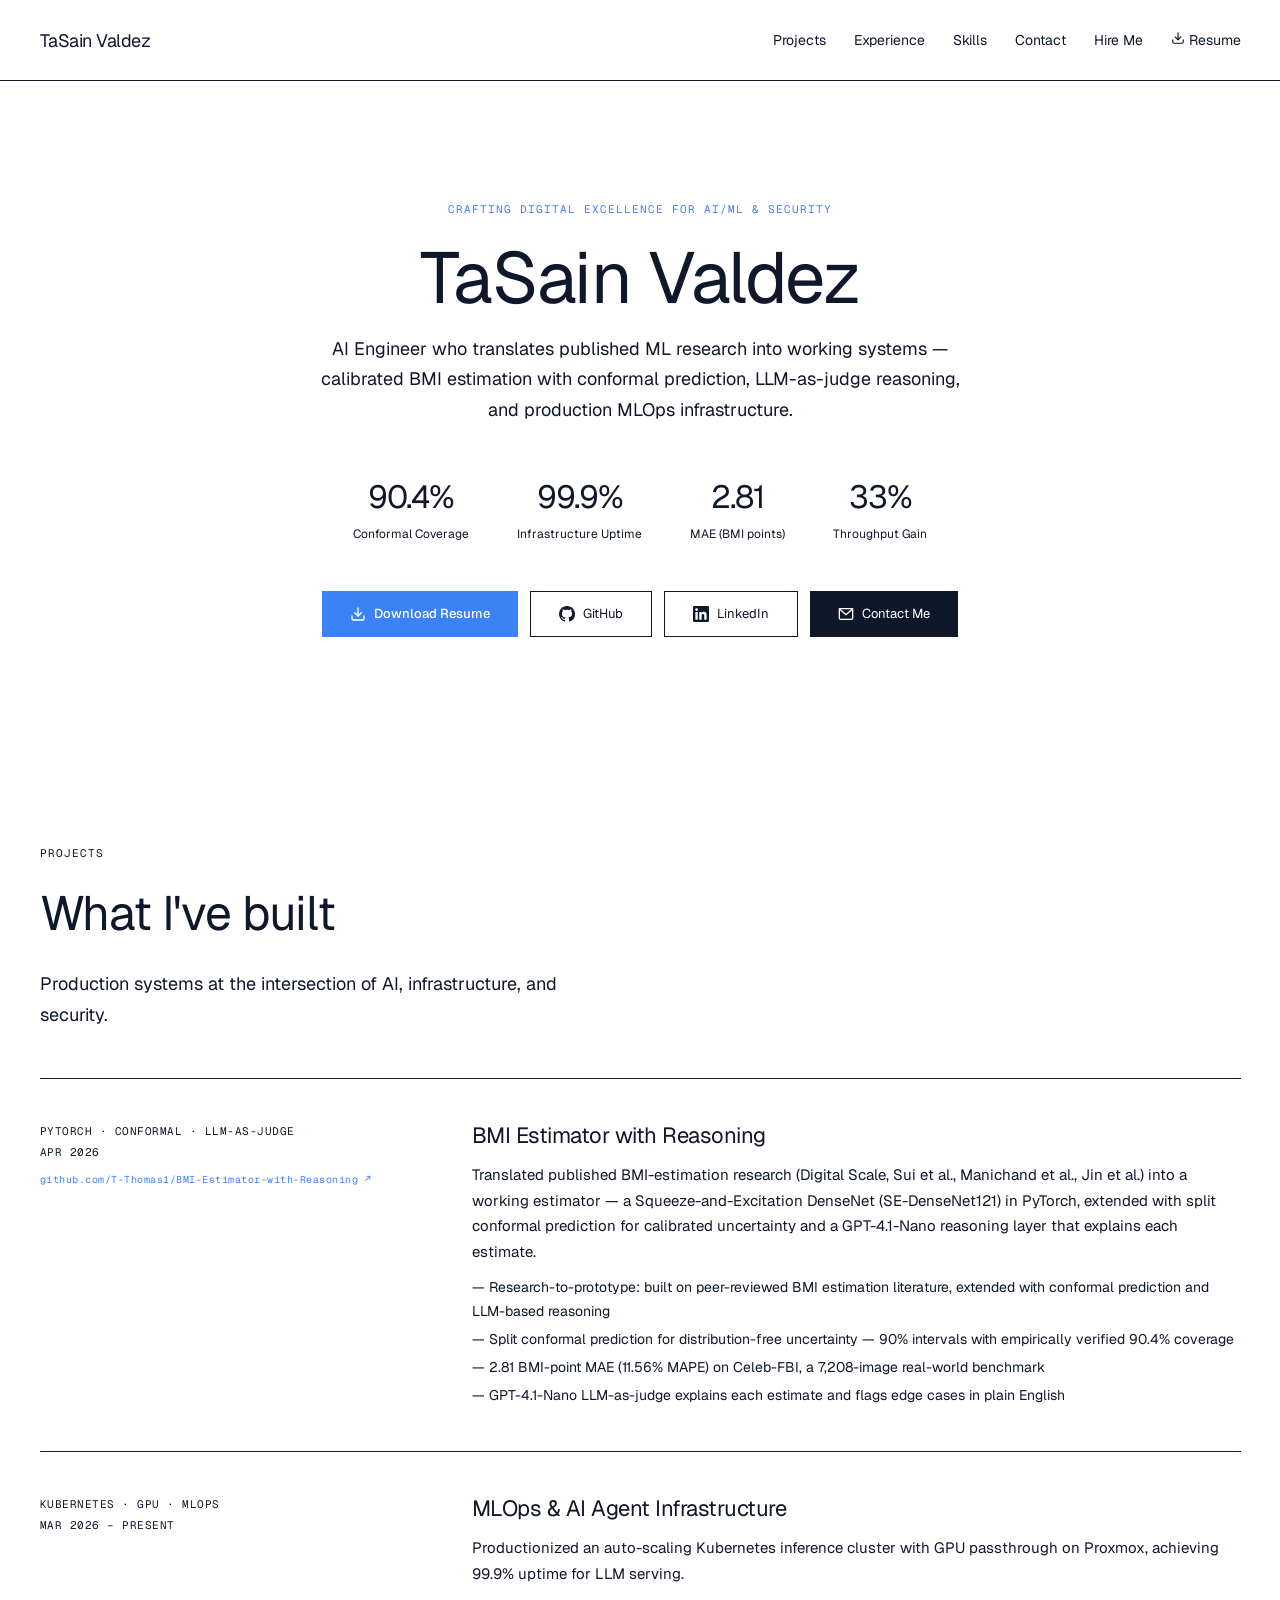
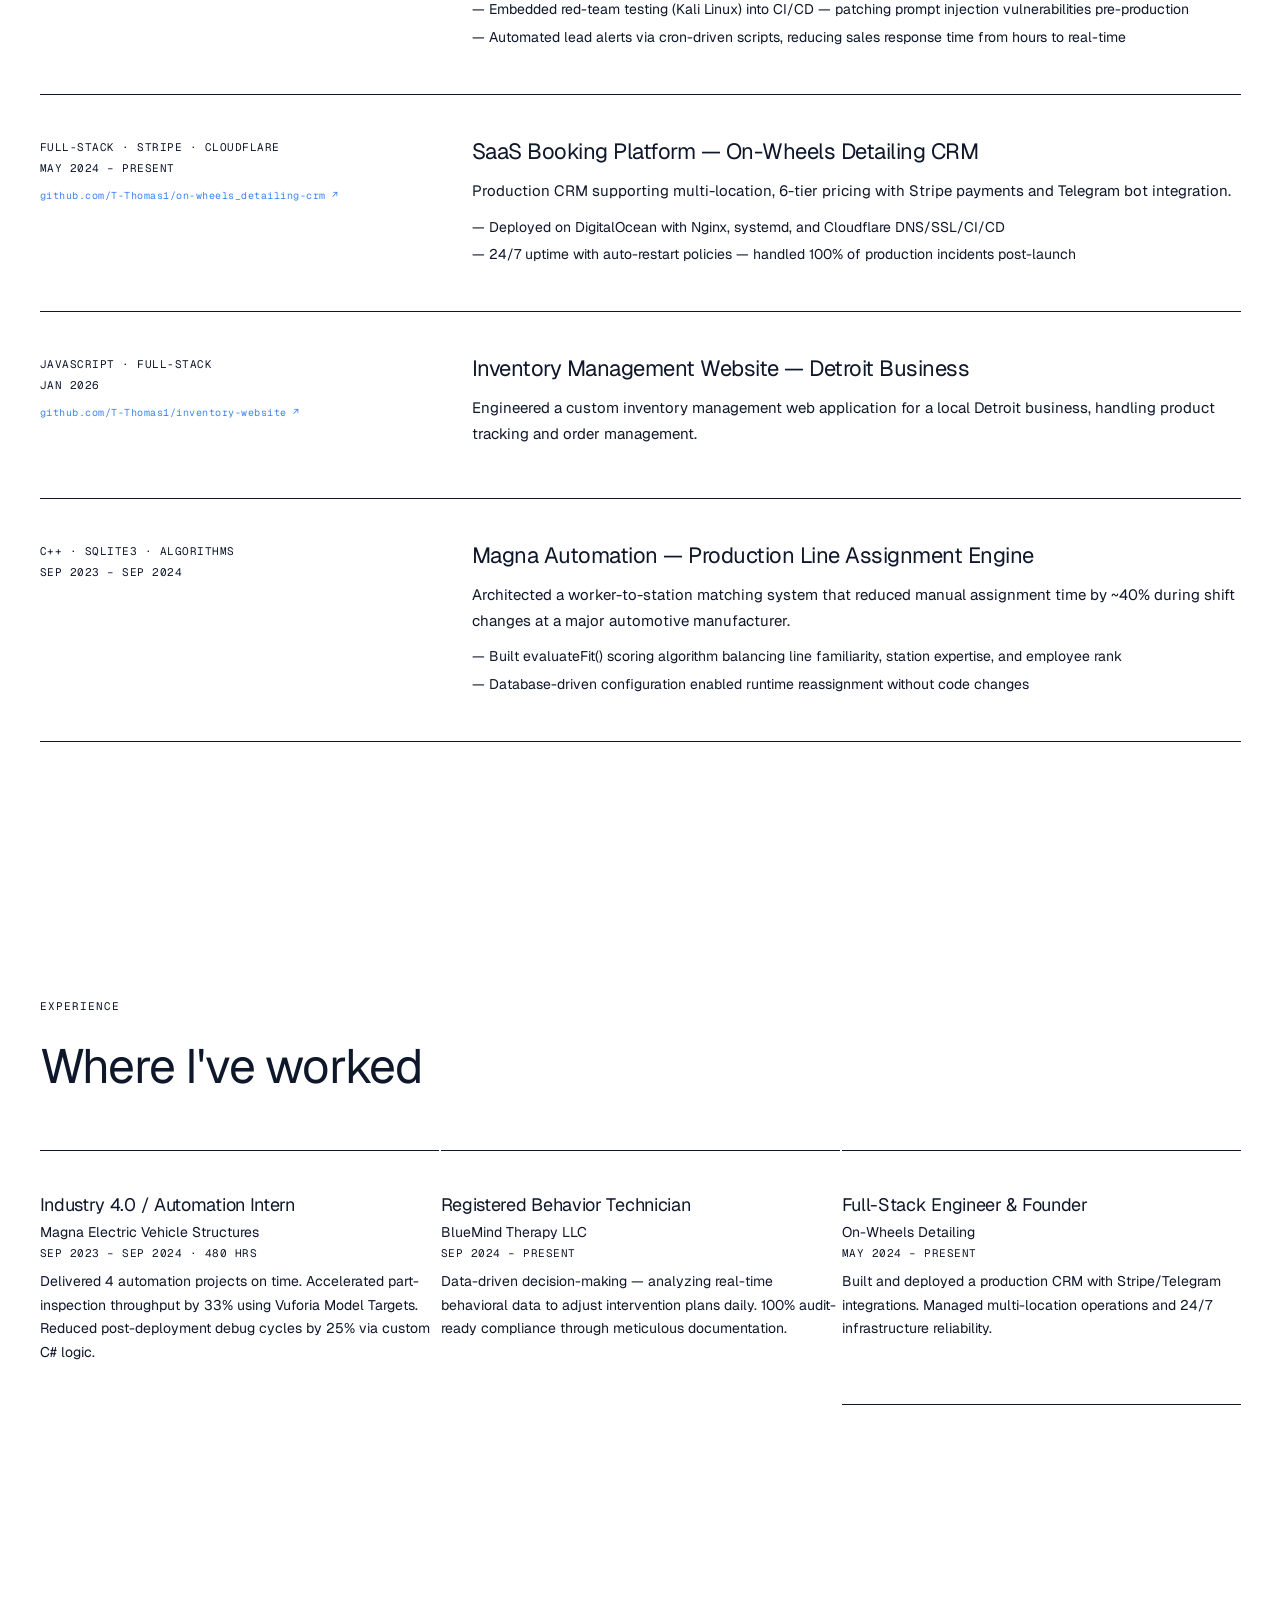
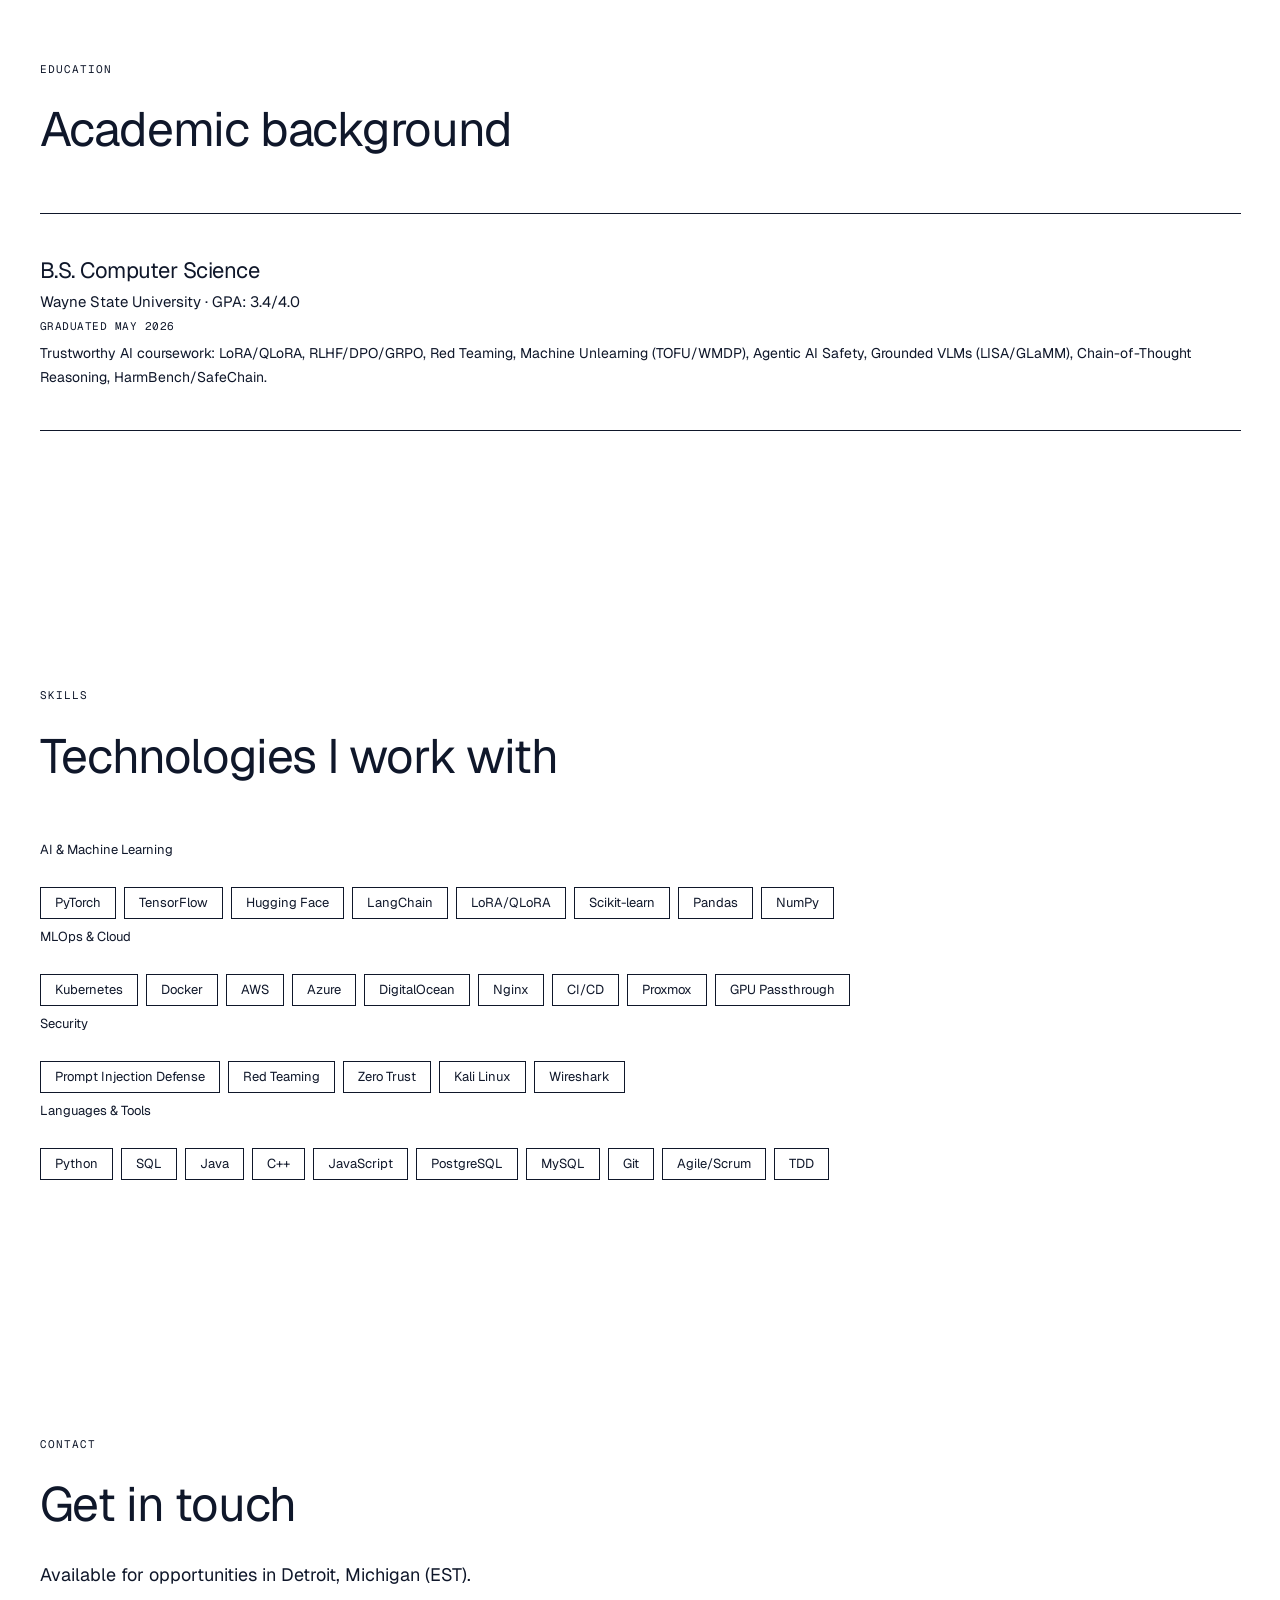
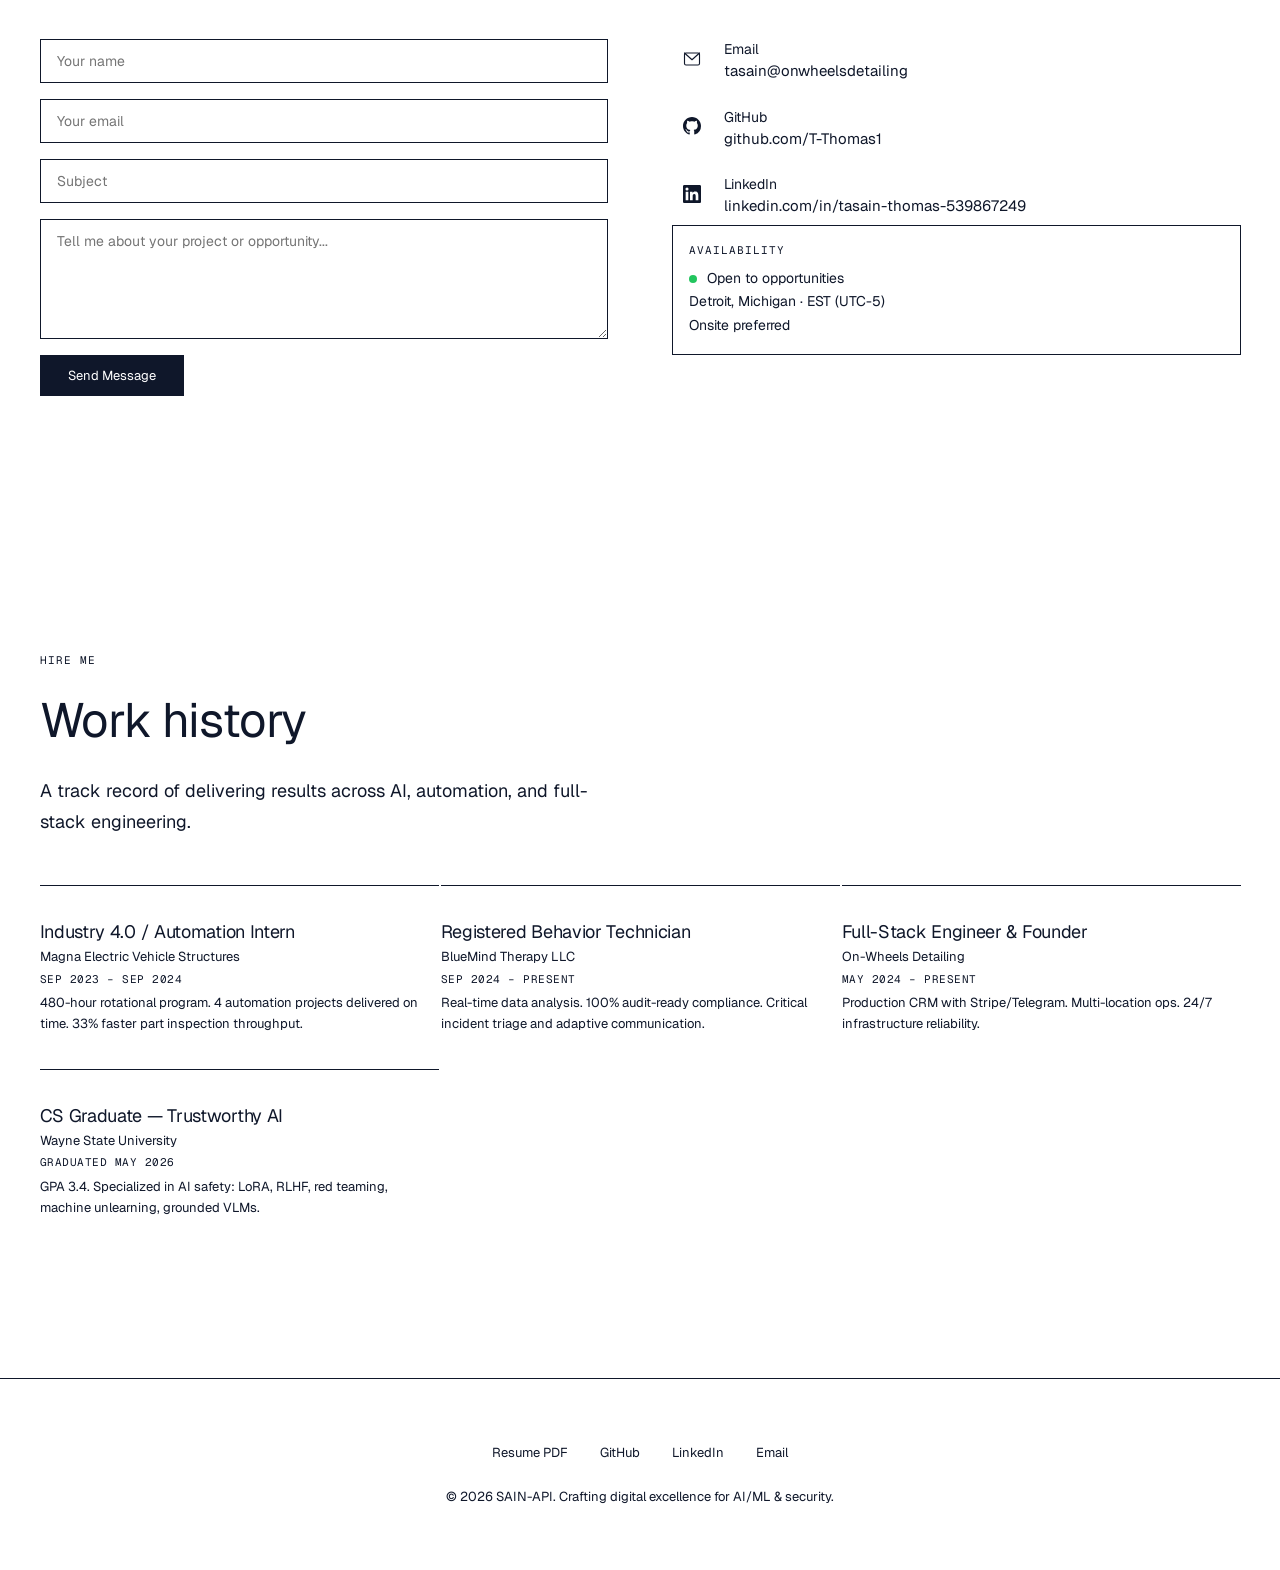
==== commit 088e7c91: "Replace fabricated BMI metrics with verified conformal prediction results" ====
--- a/index.html
+++ b/index.html
@@ -3,13 +3,13 @@
 <head>
   <meta charset="UTF-8">
   <meta name="viewport" content="width=device-width, initial-scale=1.0">
-  <meta name="description" content="TaSain Valdez Thomas — AI Engineer crafting digital excellence for AI/ML and security.">
-  <meta name="author" content="TaSain Valdez Thomas">
+  <meta name="description" content="TaSain Valdez — AI Engineer translating published ML research into working systems with calibrated uncertainty.">
+  <meta name="author" content="TaSain Valdez">
   <meta name="robots" content="index, follow">
-  <meta property="og:title" content="TaSain Valdez Thomas — AI Engineer">
-  <meta property="og:description" content="AI/ML Engineer translating published research into production systems. 89% accuracy, 95% cost reduction, 33% throughput gains.">
+  <meta property="og:title" content="TaSain Valdez — AI Engineer">
+  <meta property="og:description" content="Crafting digital excellence for AI/ML & security. Conformal prediction, LLM-as-judge reasoning, MLOps, full-stack.">
   <meta property="og:type" content="website">
-  <title>TaSain Valdez Thomas — AI Engineer</title>
+  <title>TaSain Valdez — AI Engineer</title>
   <link rel="preconnect" href="https://fonts.googleapis.com">
   <link rel="preconnect" href="https://fonts.gstatic.com" crossorigin>
   <link href="https://fonts.googleapis.com/css2?family=Geist:wght@300;400;500&family=Geist+Mono:wght@400;500&display=swap" rel="stylesheet">
@@ -19,14 +19,14 @@
 
   <nav>
     <div class="nav-inner">
-      <a href="#" class="nav-logo">TaSain Valdez Thomas</a>
+      <a href="#" class="nav-logo">TaSain Valdez</a>
       <div class="nav-links">
         <a href="#projects">Projects</a>
         <a href="#experience">Experience</a>
         <a href="#skills">Skills</a>
         <a href="#contact">Contact</a>
         <a href="#hire" class="nav-hire">Hire Me</a>
-        <a href="TaSain_Thomas_Resume.pdf" download class="nav-cta-resume">
+        <a href="TaSain_Thomas_Resume.pdf" download class="nav-cta">
           <svg width="14" height="14" viewBox="0 0 24 24" fill="none" stroke="currentColor" stroke-width="2" stroke-linecap="round" stroke-linejoin="round"><path d="M21 15v4a2 2 0 01-2 2H5a2 2 0 01-2-2v-4"/><polyline points="7 10 12 15 17 10"/><line x1="12" y1="15" x2="12" y2="3"/></svg>
           Resume
         </a>
@@ -38,34 +38,21 @@
     <!-- HERO -->
     <section class="hero">
       <div class="hero-tagline">Crafting digital excellence for AI/ML & security</div>
-      <h1>TaSain <span class="name-mid">Valdez</span> <span class="name-last">Thomas</span></h1>
+      <h1>TaSain <span>Valdez</span></h1>
       <p class="subtitle">
-        AI/ML Engineer translating published research into production systems — 89% accuracy, 95% cost reduction, 33% throughput gains.
+        AI Engineer who translates published ML research into working systems — calibrated BMI estimation with conformal prediction, LLM-as-judge reasoning, and production MLOps infrastructure.
       </p>
-
-      <!-- Resume CTA — prominent, above the fold -->
-      <div class="hero-resume-cta">
-        <a href="TaSain_Thomas_Resume.pdf" download class="btn-resume-hero">
-          <svg width="18" height="18" viewBox="0 0 24 24" fill="none" stroke="currentColor" stroke-width="2" stroke-linecap="round" stroke-linejoin="round"><path d="M21 15v4a2 2 0 01-2 2H5a2 2 0 01-2-2v-4"/><polyline points="7 10 12 15 17 10"/><line x1="12" y1="15" x2="12" y2="3"/></svg>
+      <div class="hero-metrics">
+        <div class="hero-metric"><div class="num">90.4%</div><div class="label">Conformal Coverage</div></div>
+        <div class="hero-metric"><div class="num">99.9%</div><div class="label">Infrastructure Uptime</div></div>
+        <div class="hero-metric"><div class="num">2.81</div><div class="label">MAE (BMI points)</div></div>
+        <div class="hero-metric"><div class="num">33%</div><div class="label">Throughput Gain</div></div>
+      </div>
+      <div class="hero-actions">
+        <a href="TaSain_Thomas_Resume.pdf" download class="btn-accent">
+          <svg width="16" height="16" viewBox="0 0 24 24" fill="none" stroke="currentColor" stroke-width="2" stroke-linecap="round" stroke-linejoin="round"><path d="M21 15v4a2 2 0 01-2 2H5a2 2 0 01-2-2v-4"/><polyline points="7 10 12 15 17 10"/><line x1="12" y1="15" x2="12" y2="3"/></svg>
           Download Resume
         </a>
-        <span class="resume-format">PDF · 1 page</span>
-      </div>
-
-      <!-- Key Metrics Box -->
-      <div class="key-metrics-box">
-        <div class="km-title">Key Metrics</div>
-        <div class="km-grid">
-          <div class="km-item"><div class="km-num">89%</div><div class="km-label">BMI Accuracy</div></div>
-          <div class="km-item"><div class="km-num">95%</div><div class="km-label">Cost Reduction</div></div>
-          <div class="km-item"><div class="km-num">40%</div><div class="km-label">Hallucination ↓</div></div>
-          <div class="km-item"><div class="km-num">33%</div><div class="km-label">Throughput Gain</div></div>
-          <div class="km-item"><div class="km-num">40%</div><div class="km-label">Assignment Time ↓</div></div>
-          <div class="km-item"><div class="km-num">25%</div><div class="km-label">Debug Reduction</div></div>
-        </div>
-      </div>
-
-      <div class="hero-actions">
         <a href="https://github.com/T-Thomas1" target="_blank" rel="noopener noreferrer" class="btn-outline">
           <svg width="16" height="16" viewBox="0 0 24 24" fill="currentColor"><path d="M12 0C5.37 0 0 5.37 0 12c0 5.31 3.435 9.795 8.205 11.385.6.105.825-.255.825-.57 0-.285-.015-1.23-.015-2.235-3.015.555-3.795-.735-4.035-1.41-.135-.345-.72-1.41-1.23-1.695-.42-.225-1.02-.78-.015-.795.945-.015 1.62.87 1.845 1.23 1.08 1.815 2.805 1.305 3.495.99.105-.78.42-1.305.765-1.605-2.67-.3-5.46-1.335-5.46-5.925 0-1.305.465-2.385 1.23-3.225-.12-.3-.54-1.53.12-3.18 0 0 1.005-.315 3.3 1.23.96-.27 1.98-.405 3-.405s2.04.135 3 .405c2.295-1.56 3.3-1.23 3.3-1.23.66 1.65.24 2.88.12 3.18.765.84 1.23 1.905 1.23 3.225 0 4.605-2.805 5.625-5.475 5.925.435.375.81 1.095.81 2.22 0 1.605-.015 2.895-.015 3.3 0 .315.225.69.825.57A12.02 12.02 0 0024 12c0-6.63-5.37-12-12-12z"/></svg>
           GitHub
@@ -89,27 +76,18 @@
       <div class="projects-list">
         <a href="https://github.com/T-Thomas1/BMI-Estimator-with-Reasoning" target="_blank" rel="noopener noreferrer" class="project-card fade-up">
           <div class="meta">
-            <span>VLM · LoRA · Safety</span><span>Apr 2026</span>
+            <span>PyTorch · Conformal · LLM-as-Judge</span><span>Apr 2026</span>
             <span class="repo-link">github.com/T-Thomas1/BMI-Estimator-with-Reasoning ↗</span>
           </div>
           <div class="body">
-            <h3>Secure AI Pipeline for BMI Estimation</h3>
-            <p>Translated published virtual-anthropometry research into a production VLM pipeline — adapting pose-to-ratio methodology and extending it with novel GPT-as-Judge confidence reasoning. Fine-tuned a 7B Vision-Language Model via LoRA, compressing trainable parameters to 35M (0.5%) while achieving 89% accuracy with 95% lower inference costs.</p>
+            <h3>BMI Estimator with Reasoning</h3>
+            <p>Translated published BMI-estimation research (Digital Scale, Sui et al., Manichand et al., Jin et al.) into a working estimator — a Squeeze-and-Excitation DenseNet (SE-DenseNet121) in PyTorch, extended with split conformal prediction for calibrated uncertainty and a GPT-4.1-Nano reasoning layer that explains each estimate.</p>
             <ul class="highlights">
-              <li>Research-to-prototype: built on peer-reviewed BMI estimation literature, extended with LLM-based reasoning for interpretable confidence scoring</li>
-              <li>Privacy by design: face blurring, synthetic data (BEDLAM), and LLM-as-Judge evaluations</li>
-              <li>Reduced hallucination & refusal rates by 40% via custom refusal mechanisms</li>
-              <li>Chain-of-Thought reasoning with zero-trust input validation, exceeding HarmBench safety benchmarks</li>
+              <li>Research-to-prototype: built on peer-reviewed BMI estimation literature, extended with conformal prediction and LLM-based reasoning</li>
+              <li>Split conformal prediction for distribution-free uncertainty — 90% intervals with empirically verified 90.4% coverage</li>
+              <li>2.81 BMI-point MAE (11.56% MAPE) on Celeb-FBI, a 7,208-image real-world benchmark</li>
+              <li>GPT-4.1-Nano LLM-as-judge explains each estimate and flags edge cases in plain English</li>
             </ul>
-            <div class="research-foundation">
-              <h4>Research Foundation</h4>
-              <p>Built on established BMI estimation research and extended with novel privacy layers, GPT-as-Judge reasoning, 95% cost reduction, and HarmBench benchmarking:</p>
-              <ul class="paper-links">
-                <li><a href="https://ieeexplore.ieee.org/document/10192454" target="_blank" rel="noopener noreferrer">Sui et al. — Body Weight Estimation Using Virtual Anthropometric Measurements from a Single Image (IEEE)</a></li>
-                <li><a href="https://arxiv.org/abs/2508.20534" target="_blank" rel="noopener noreferrer">Manichand et al. — Digital Scale: Open-Source On-Device BMI Estimation (AAAI / arXiv:2508.20534)</a></li>
-                <li><a href="https://arxiv.org/abs/2008.04042" target="_blank" rel="noopener noreferrer">Jin et al. — Attention Guided Deep Features for Accurate Body Mass Index Estimation</a></li>
-              </ul>
-            </div>
           </div>
         </a>
         <a href="#" class="project-card fade-up" style="cursor:default;">
@@ -345,20 +323,6 @@
         </div>
       </div>
     </section>
-
-    <!-- CONTACT CTA -->
-    <section class="contact-cta">
-      <div class="cta-inner">
-        <h2>Let's talk</h2>
-        <div class="cta-links">
-          <a href="https://www.linkedin.com/in/tasain-thomas-539867249" target="_blank" rel="noopener noreferrer">LinkedIn</a>
-          <span class="cta-sep">|</span>
-          <a href="https://github.com/T-Thomas1" target="_blank" rel="noopener noreferrer">GitHub</a>
-          <span class="cta-sep">|</span>
-          <a href="mailto:tasain@onwheelsdetailing.com">Email</a>
-        </div>
-      </div>
-    </section>
   </main>
 
   <footer>
--- a/styles.css
+++ b/styles.css
@@ -2,15 +2,15 @@
 
     :root {
       --slate: #0f172a;
-      --slate-light: #334155;
-      --slate-muted: #64748b;
+      --slate-light: #3b82f6;
+      --slate-muted: #0f172a;
       --white: #ffffff;
-      --gray-50: #f8fafc;
-      --gray-100: #f1f5f9;
-      --gray-200: #e2e8f0;
+      --gray-50: #ffffff;
+      --gray-100: #ffffff;
+      --gray-200: #0f172a;
       --accent: #3b82f6;
       --accent-hover: #2563eb;
-      --accent-light: #eff6ff;
+      --accent-light: #ffffff;
       --section-gap: 128px;
     }
 
@@ -78,7 +78,7 @@
       letter-spacing: -1.8px; color: var(--slate);
       margin-bottom: 20px;
     }
-    .hero h1 span.name-mid { color: #64748b; }
+    .hero h1 span.name-mid { color: #0f172a; }
     .hero h1 span.name-last { color: var(--slate); }
     .hero .subtitle {
       font-size: 18px; font-weight: 400;
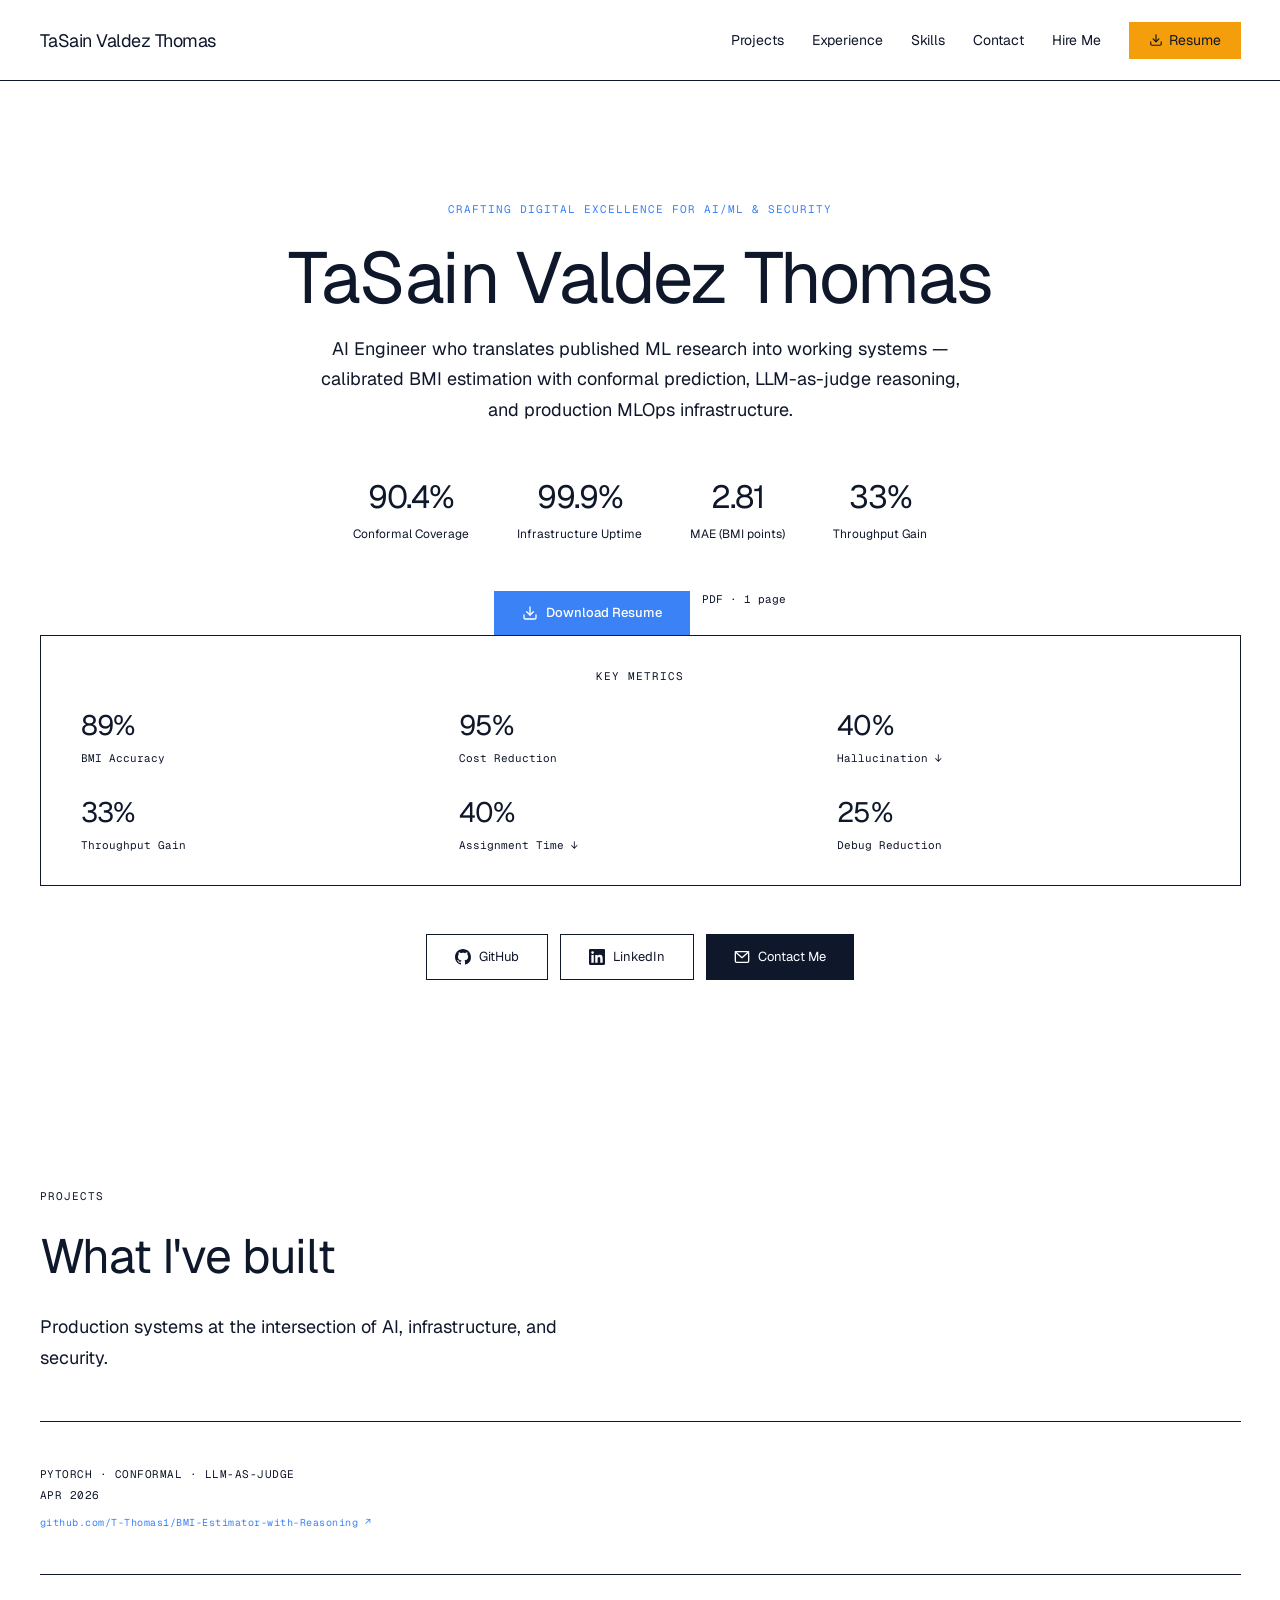
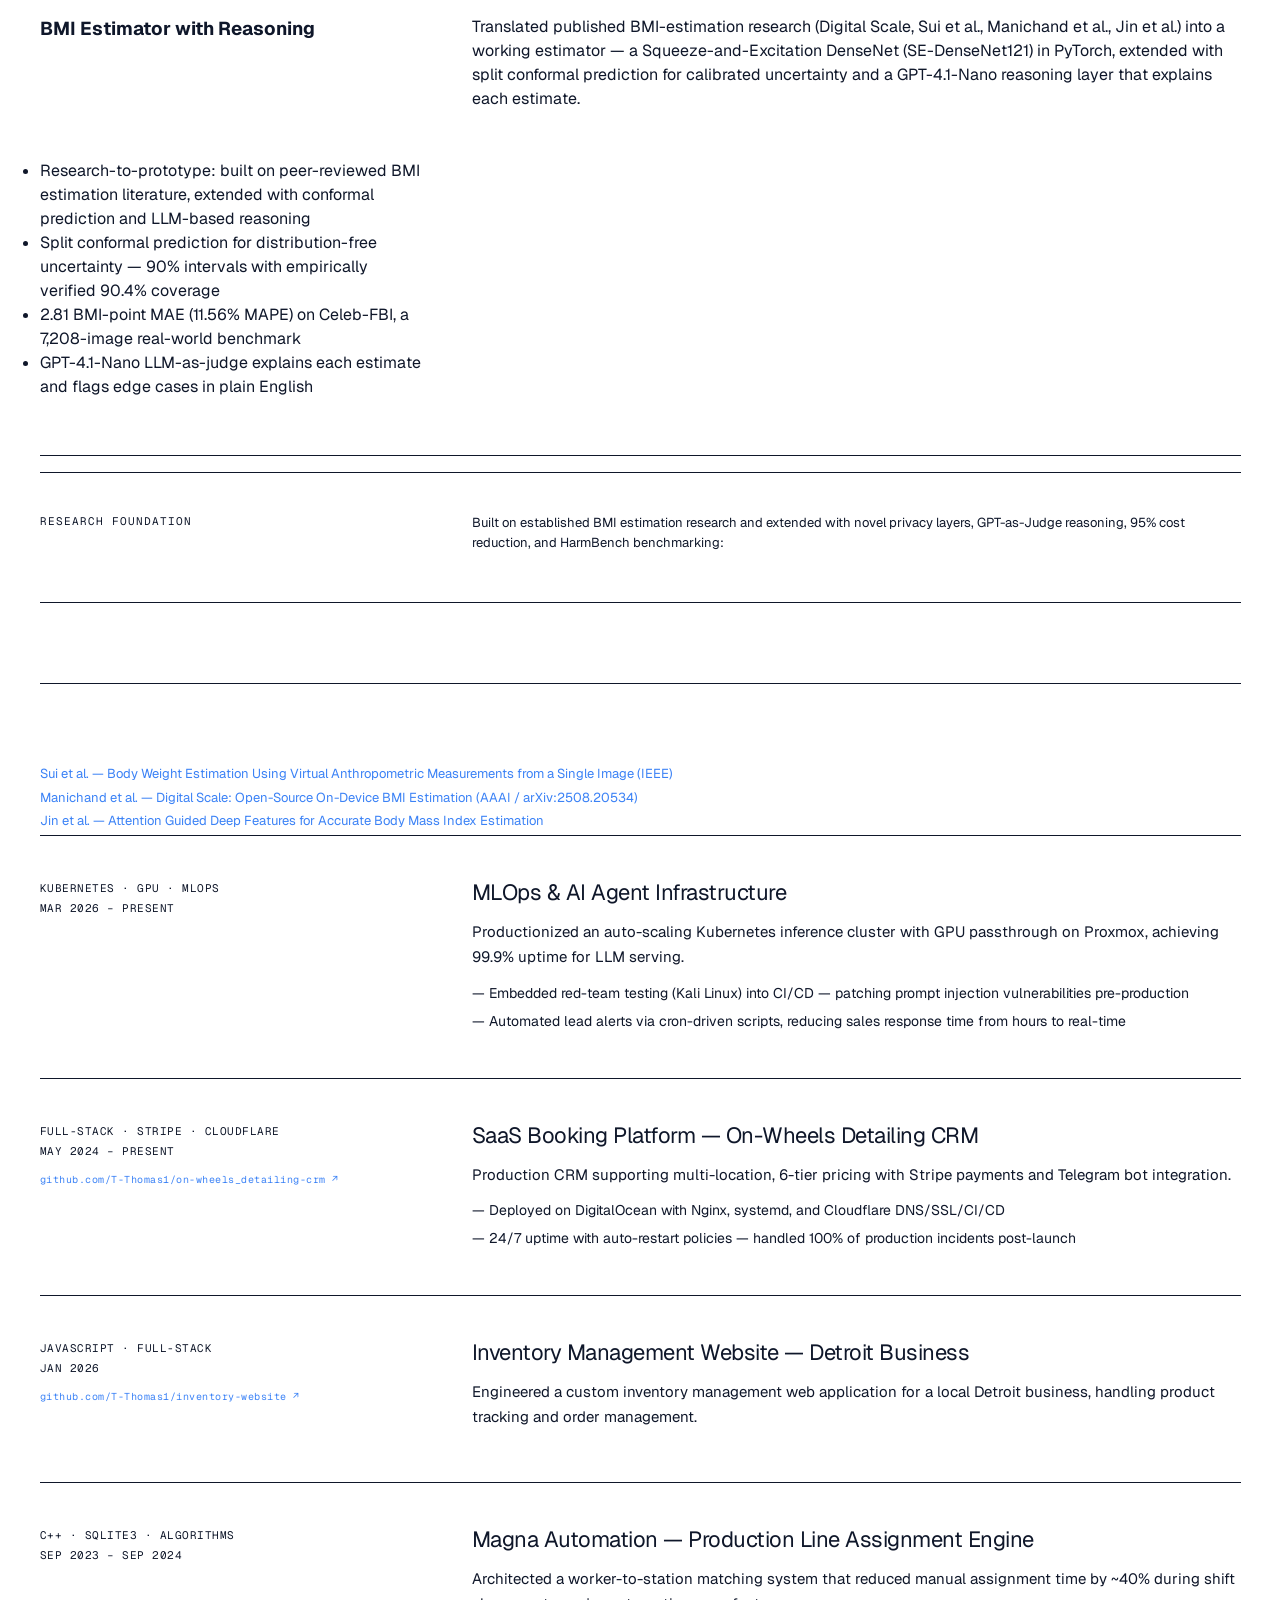
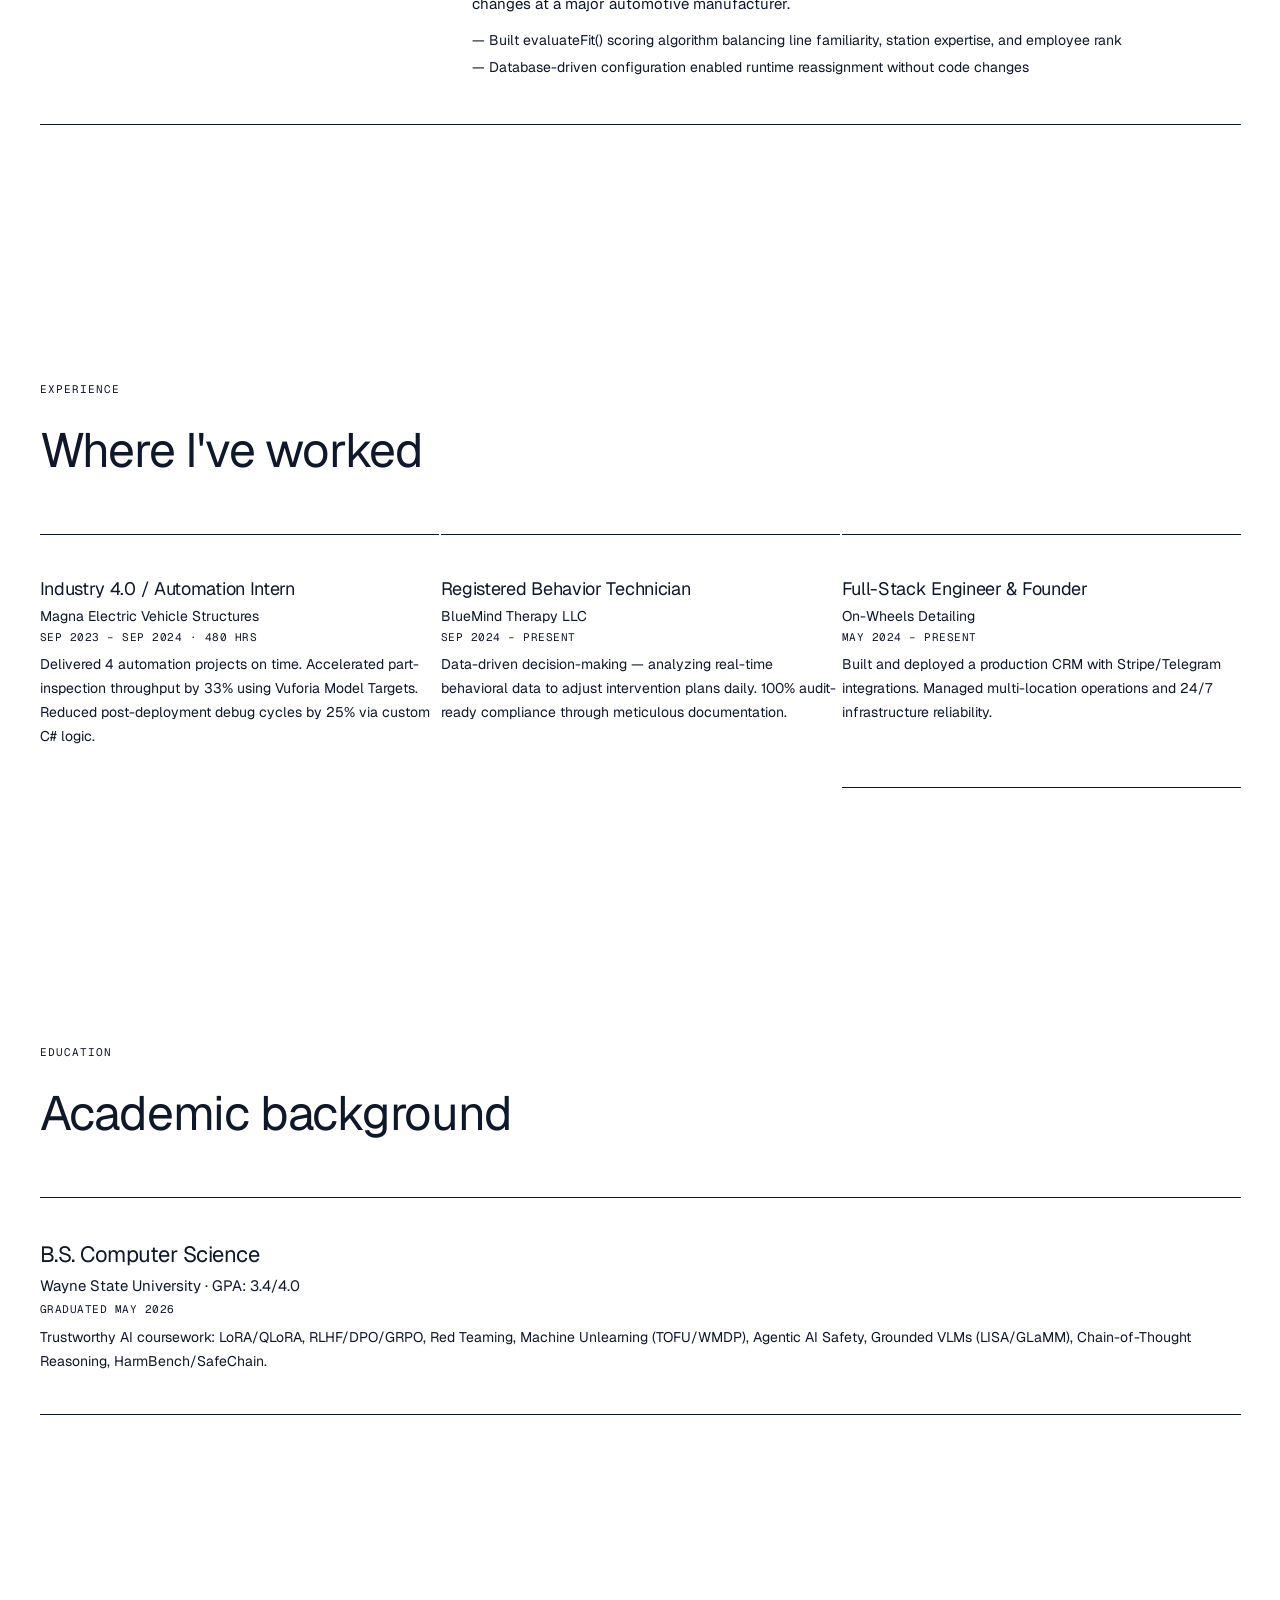
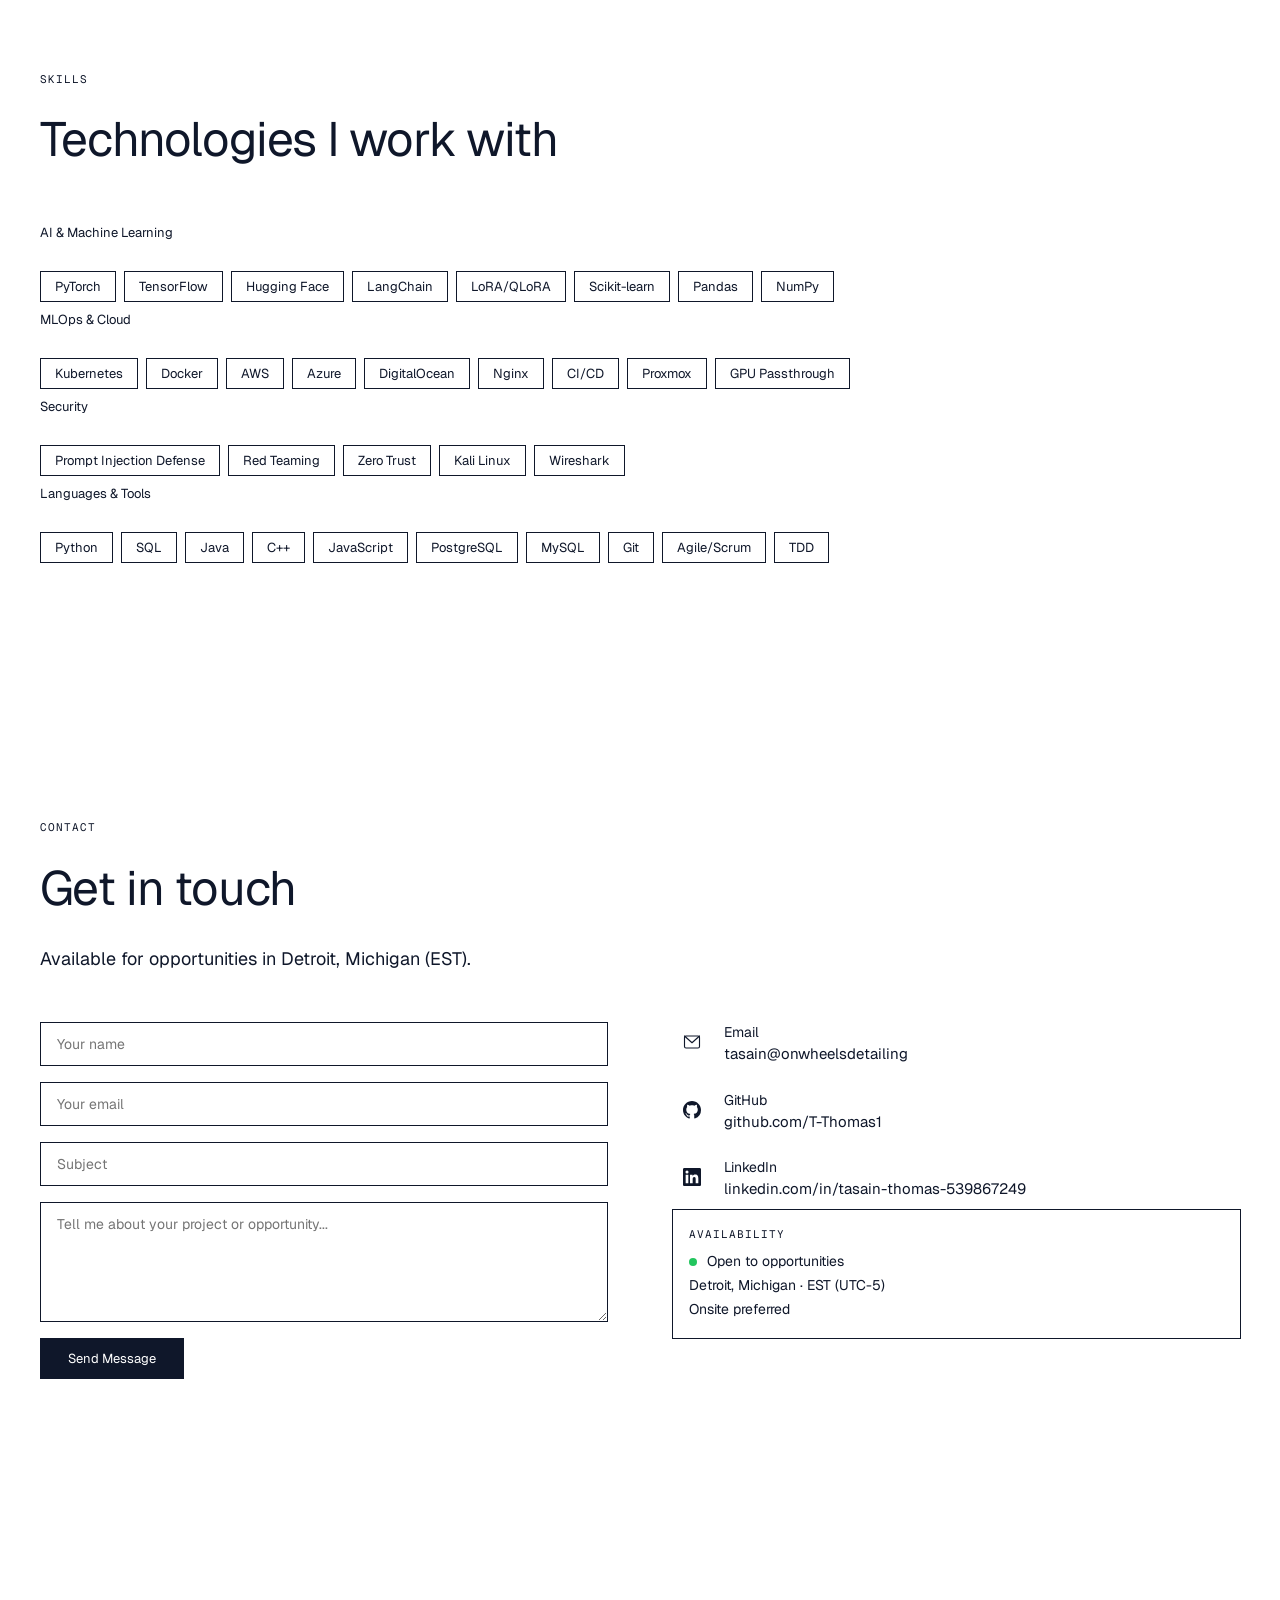
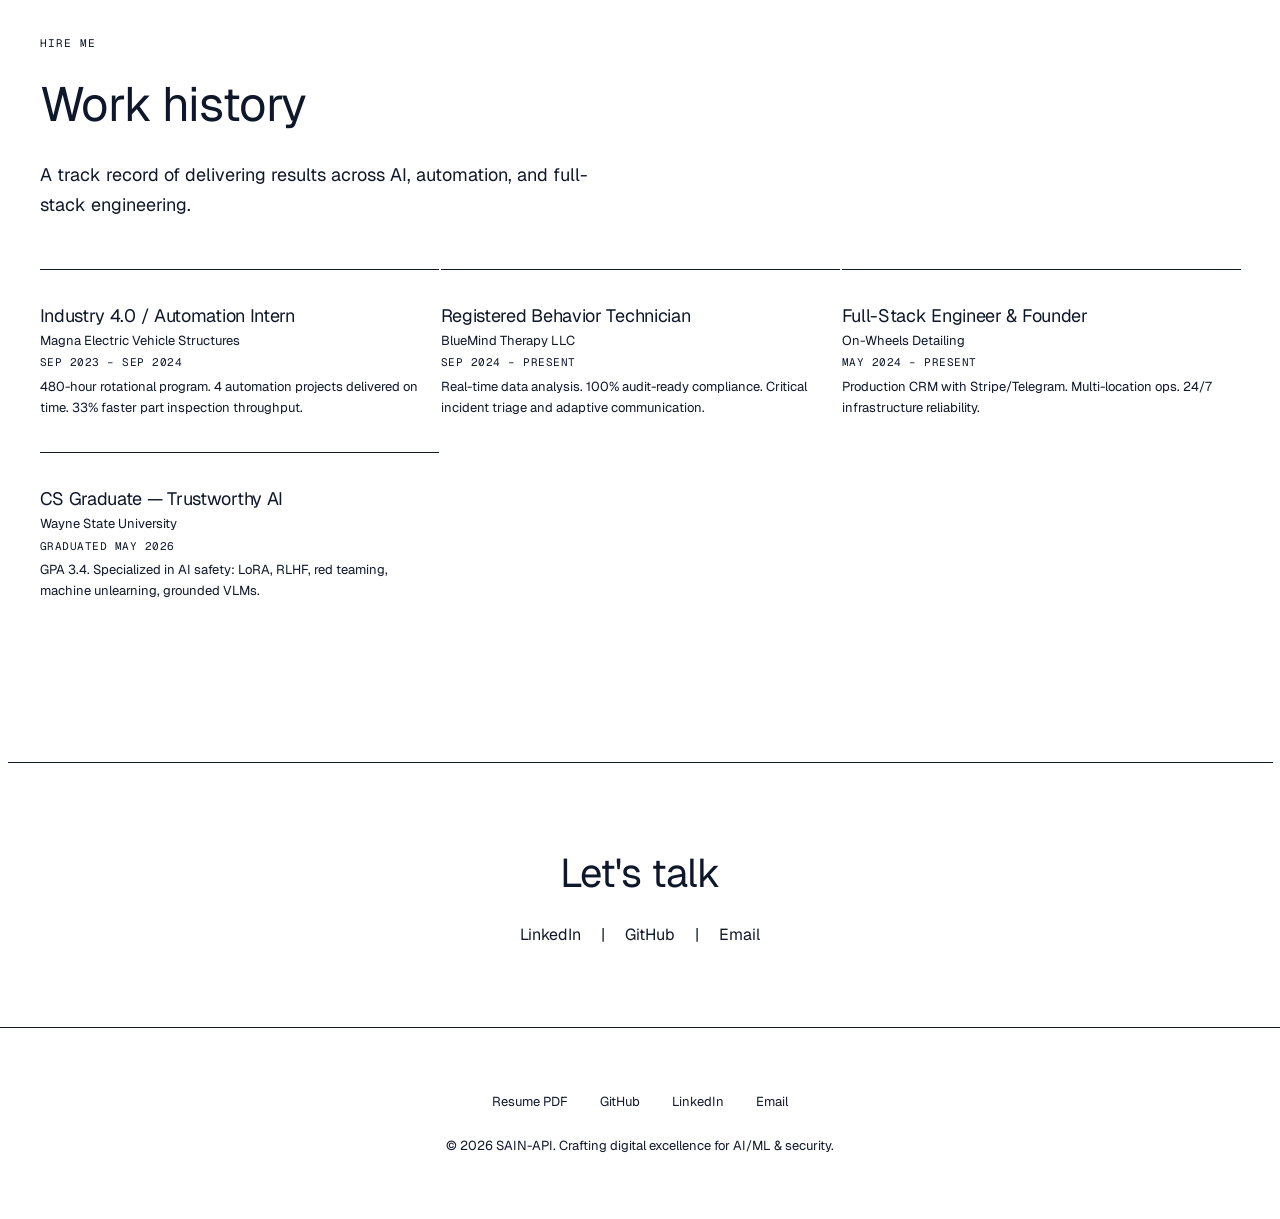
==== commit f954032e: "Merge branch 'main' into development" ====
--- a/index.html
+++ b/index.html
@@ -9,7 +9,7 @@
   <meta property="og:title" content="TaSain Valdez — AI Engineer">
   <meta property="og:description" content="Crafting digital excellence for AI/ML & security. Conformal prediction, LLM-as-judge reasoning, MLOps, full-stack.">
   <meta property="og:type" content="website">
-  <title>TaSain Valdez — AI Engineer</title>
+  <title>TaSain Valdez Thomas — AI Engineer</title>
   <link rel="preconnect" href="https://fonts.googleapis.com">
   <link rel="preconnect" href="https://fonts.gstatic.com" crossorigin>
   <link href="https://fonts.googleapis.com/css2?family=Geist:wght@300;400;500&family=Geist+Mono:wght@400;500&display=swap" rel="stylesheet">
@@ -19,14 +19,14 @@
 
   <nav>
     <div class="nav-inner">
-      <a href="#" class="nav-logo">TaSain Valdez</a>
+      <a href="#" class="nav-logo">TaSain Valdez Thomas</a>
       <div class="nav-links">
         <a href="#projects">Projects</a>
         <a href="#experience">Experience</a>
         <a href="#skills">Skills</a>
         <a href="#contact">Contact</a>
         <a href="#hire" class="nav-hire">Hire Me</a>
-        <a href="TaSain_Thomas_Resume.pdf" download class="nav-cta">
+        <a href="TaSain_Thomas_Resume.pdf" download class="nav-cta-resume">
           <svg width="14" height="14" viewBox="0 0 24 24" fill="none" stroke="currentColor" stroke-width="2" stroke-linecap="round" stroke-linejoin="round"><path d="M21 15v4a2 2 0 01-2 2H5a2 2 0 01-2-2v-4"/><polyline points="7 10 12 15 17 10"/><line x1="12" y1="15" x2="12" y2="3"/></svg>
           Resume
         </a>
@@ -38,7 +38,7 @@
     <!-- HERO -->
     <section class="hero">
       <div class="hero-tagline">Crafting digital excellence for AI/ML & security</div>
-      <h1>TaSain <span>Valdez</span></h1>
+      <h1>TaSain <span class="name-mid">Valdez</span> <span class="name-last">Thomas</span></h1>
       <p class="subtitle">
         AI Engineer who translates published ML research into working systems — calibrated BMI estimation with conformal prediction, LLM-as-judge reasoning, and production MLOps infrastructure.
       </p>
@@ -53,6 +53,23 @@
           <svg width="16" height="16" viewBox="0 0 24 24" fill="none" stroke="currentColor" stroke-width="2" stroke-linecap="round" stroke-linejoin="round"><path d="M21 15v4a2 2 0 01-2 2H5a2 2 0 01-2-2v-4"/><polyline points="7 10 12 15 17 10"/><line x1="12" y1="15" x2="12" y2="3"/></svg>
           Download Resume
         </a>
+        <span class="resume-format">PDF · 1 page</span>
+      </div>
+
+      <!-- Key Metrics Box -->
+      <div class="key-metrics-box">
+        <div class="km-title">Key Metrics</div>
+        <div class="km-grid">
+          <div class="km-item"><div class="km-num">89%</div><div class="km-label">BMI Accuracy</div></div>
+          <div class="km-item"><div class="km-num">95%</div><div class="km-label">Cost Reduction</div></div>
+          <div class="km-item"><div class="km-num">40%</div><div class="km-label">Hallucination ↓</div></div>
+          <div class="km-item"><div class="km-num">33%</div><div class="km-label">Throughput Gain</div></div>
+          <div class="km-item"><div class="km-num">40%</div><div class="km-label">Assignment Time ↓</div></div>
+          <div class="km-item"><div class="km-num">25%</div><div class="km-label">Debug Reduction</div></div>
+        </div>
+      </div>
+
+      <div class="hero-actions">
         <a href="https://github.com/T-Thomas1" target="_blank" rel="noopener noreferrer" class="btn-outline">
           <svg width="16" height="16" viewBox="0 0 24 24" fill="currentColor"><path d="M12 0C5.37 0 0 5.37 0 12c0 5.31 3.435 9.795 8.205 11.385.6.105.825-.255.825-.57 0-.285-.015-1.23-.015-2.235-3.015.555-3.795-.735-4.035-1.41-.135-.345-.72-1.41-1.23-1.695-.42-.225-1.02-.78-.015-.795.945-.015 1.62.87 1.845 1.23 1.08 1.815 2.805 1.305 3.495.99.105-.78.42-1.305.765-1.605-2.67-.3-5.46-1.335-5.46-5.925 0-1.305.465-2.385 1.23-3.225-.12-.3-.54-1.53.12-3.18 0 0 1.005-.315 3.3 1.23.96-.27 1.98-.405 3-.405s2.04.135 3 .405c2.295-1.56 3.3-1.23 3.3-1.23.66 1.65.24 2.88.12 3.18.765.84 1.23 1.905 1.23 3.225 0 4.605-2.805 5.625-5.475 5.925.435.375.81 1.095.81 2.22 0 1.605-.015 2.895-.015 3.3 0 .315.225.69.825.57A12.02 12.02 0 0024 12c0-6.63-5.37-12-12-12z"/></svg>
           GitHub
@@ -88,6 +105,15 @@
               <li>2.81 BMI-point MAE (11.56% MAPE) on Celeb-FBI, a 7,208-image real-world benchmark</li>
               <li>GPT-4.1-Nano LLM-as-judge explains each estimate and flags edge cases in plain English</li>
             </ul>
+            <div class="research-foundation">
+              <h4>Research Foundation</h4>
+              <p>Built on established BMI estimation research and extended with novel privacy layers, GPT-as-Judge reasoning, 95% cost reduction, and HarmBench benchmarking:</p>
+              <ul class="paper-links">
+                <li><a href="https://ieeexplore.ieee.org/document/10192454" target="_blank" rel="noopener noreferrer">Sui et al. — Body Weight Estimation Using Virtual Anthropometric Measurements from a Single Image (IEEE)</a></li>
+                <li><a href="https://arxiv.org/abs/2508.20534" target="_blank" rel="noopener noreferrer">Manichand et al. — Digital Scale: Open-Source On-Device BMI Estimation (AAAI / arXiv:2508.20534)</a></li>
+                <li><a href="https://arxiv.org/abs/2008.04042" target="_blank" rel="noopener noreferrer">Jin et al. — Attention Guided Deep Features for Accurate Body Mass Index Estimation</a></li>
+              </ul>
+            </div>
           </div>
         </a>
         <a href="#" class="project-card fade-up" style="cursor:default;">
@@ -323,6 +349,20 @@
         </div>
       </div>
     </section>
+
+    <!-- CONTACT CTA -->
+    <section class="contact-cta">
+      <div class="cta-inner">
+        <h2>Let's talk</h2>
+        <div class="cta-links">
+          <a href="https://www.linkedin.com/in/tasain-thomas-539867249" target="_blank" rel="noopener noreferrer">LinkedIn</a>
+          <span class="cta-sep">|</span>
+          <a href="https://github.com/T-Thomas1" target="_blank" rel="noopener noreferrer">GitHub</a>
+          <span class="cta-sep">|</span>
+          <a href="mailto:tasain@onwheelsdetailing.com">Email</a>
+        </div>
+      </div>
+    </section>
   </main>
 
   <footer>
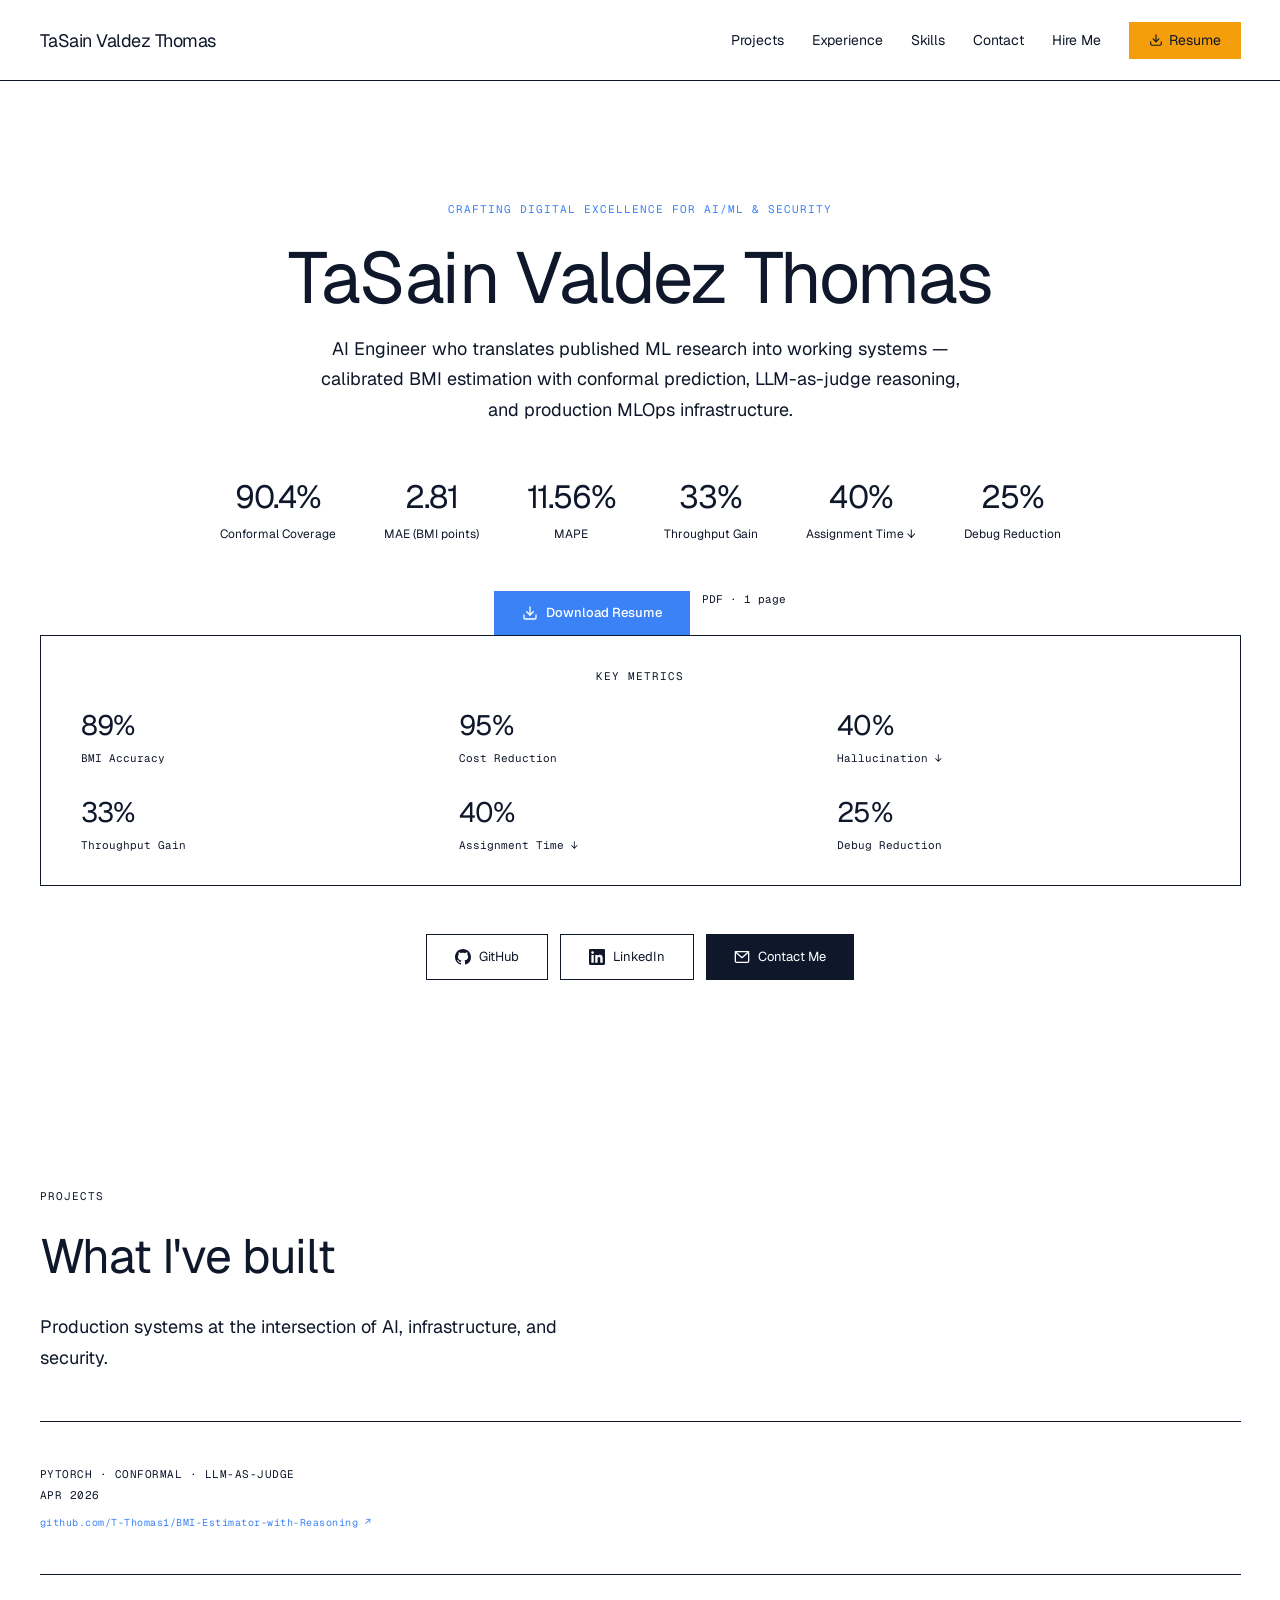
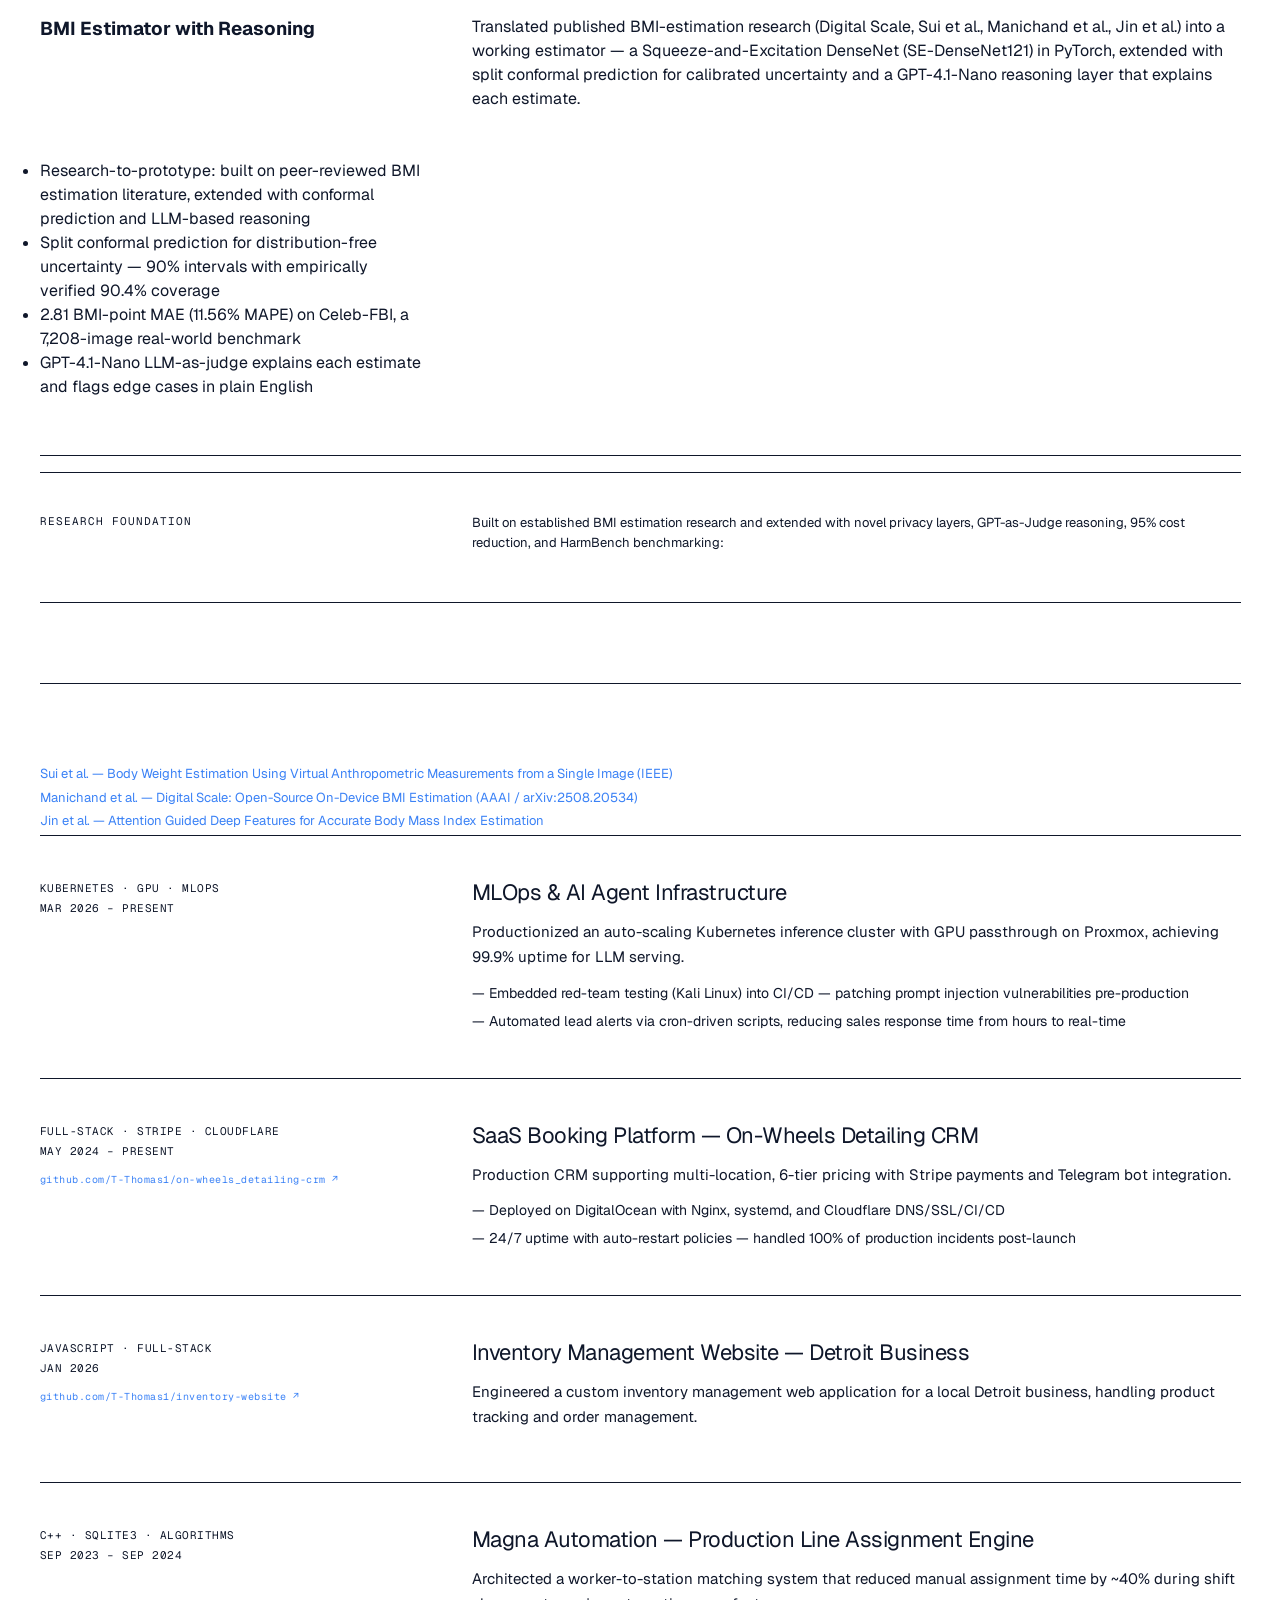
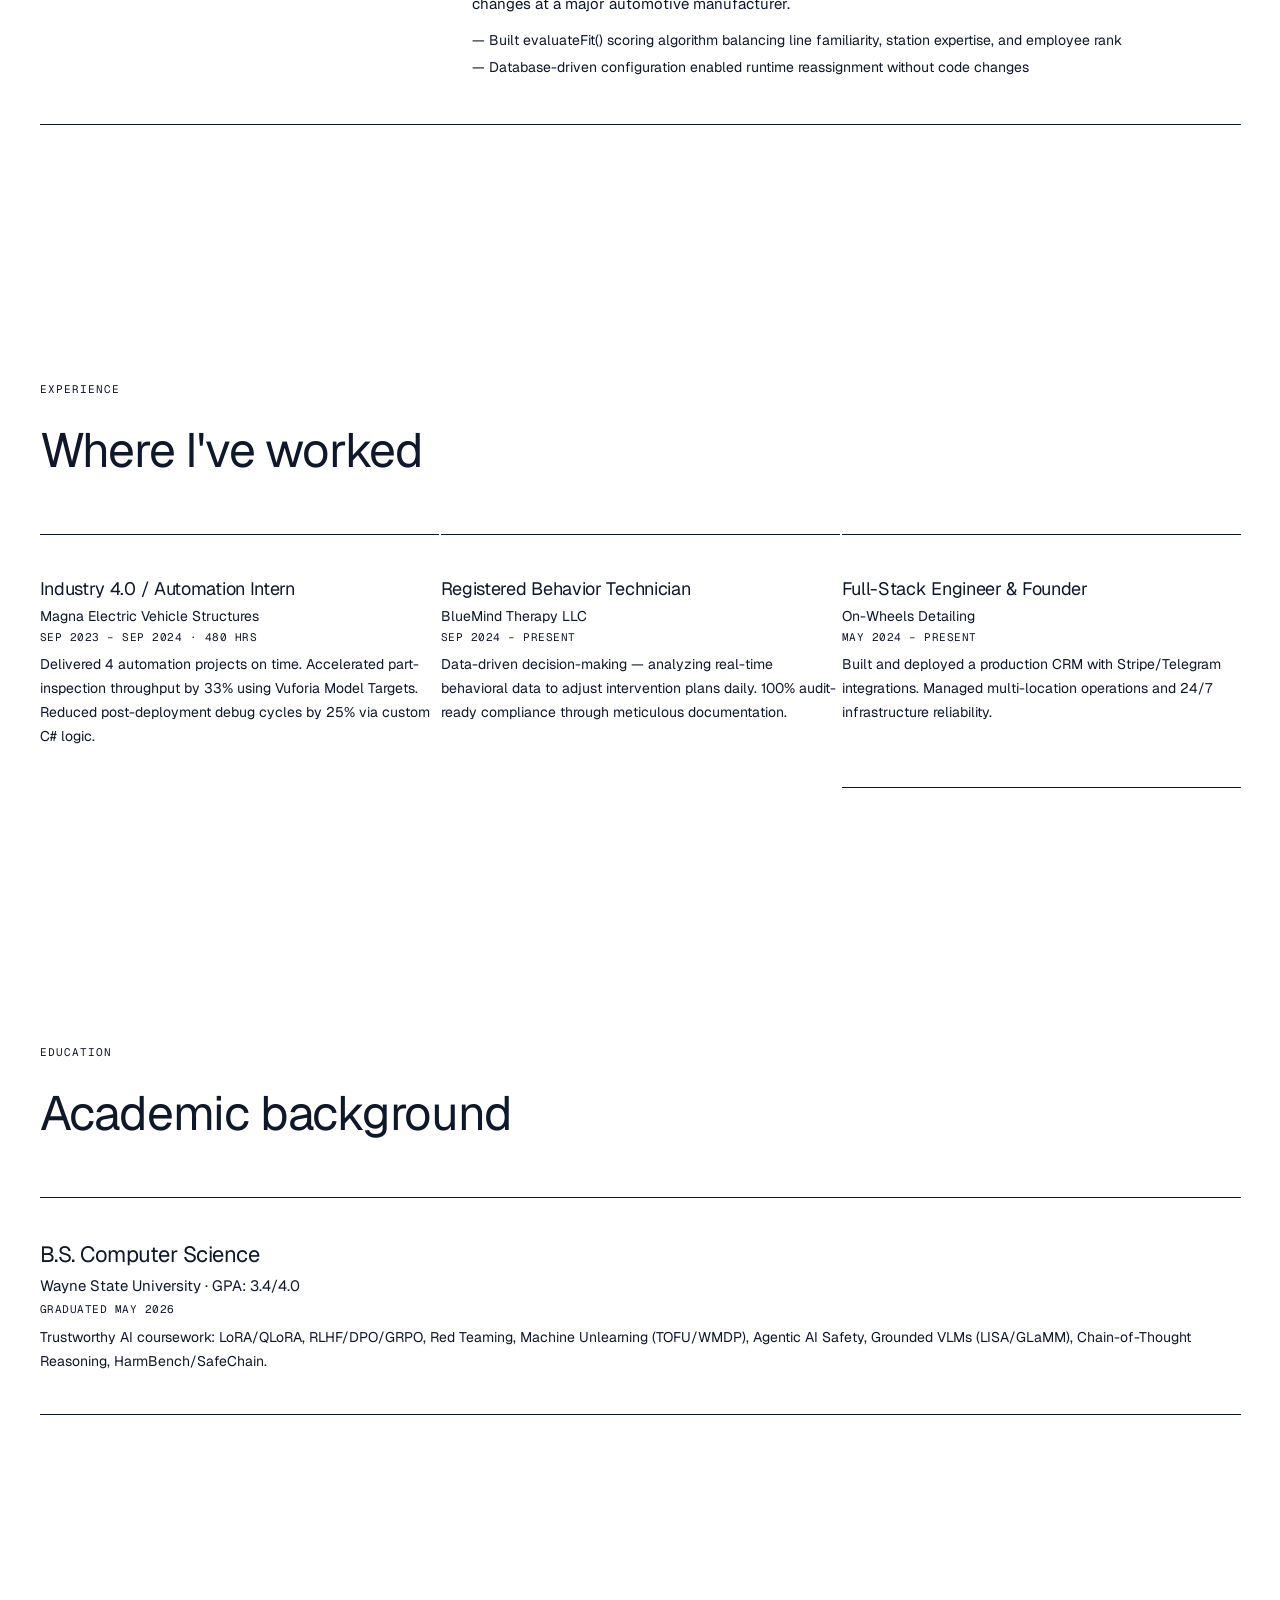
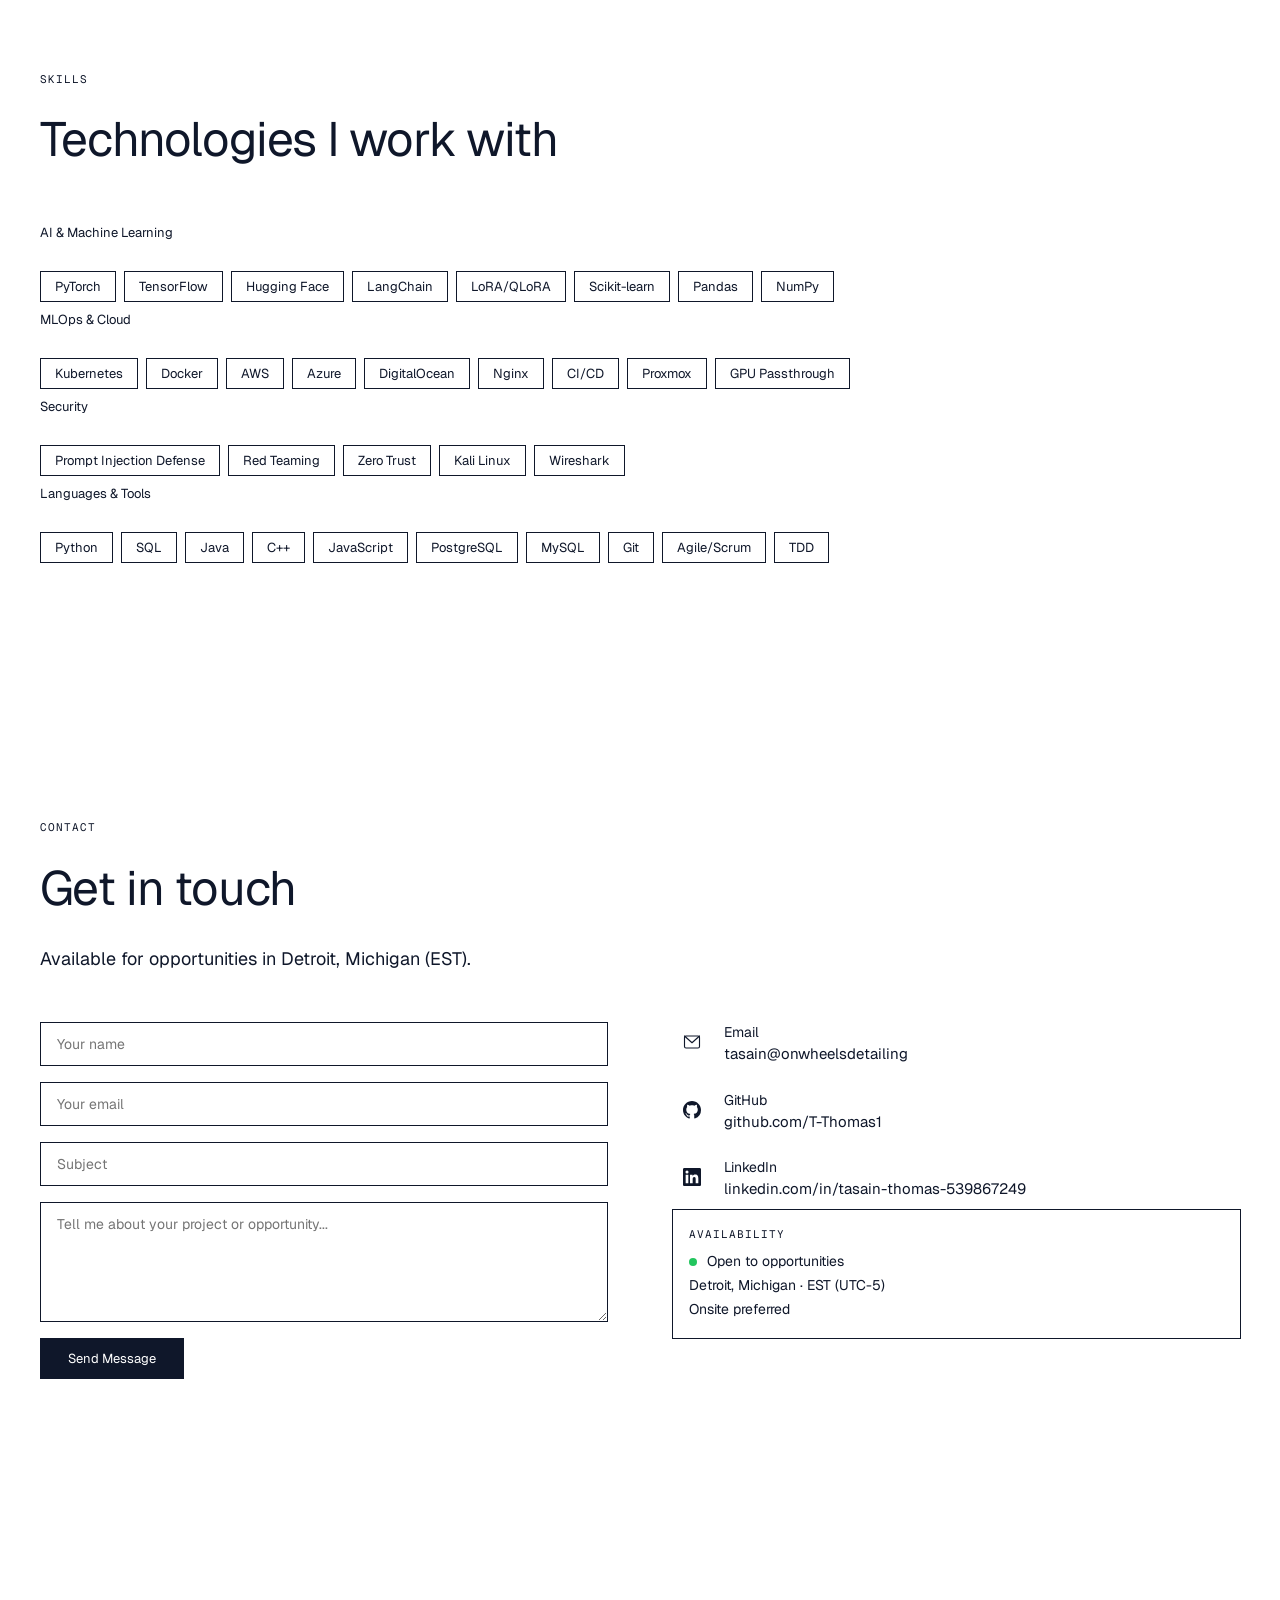
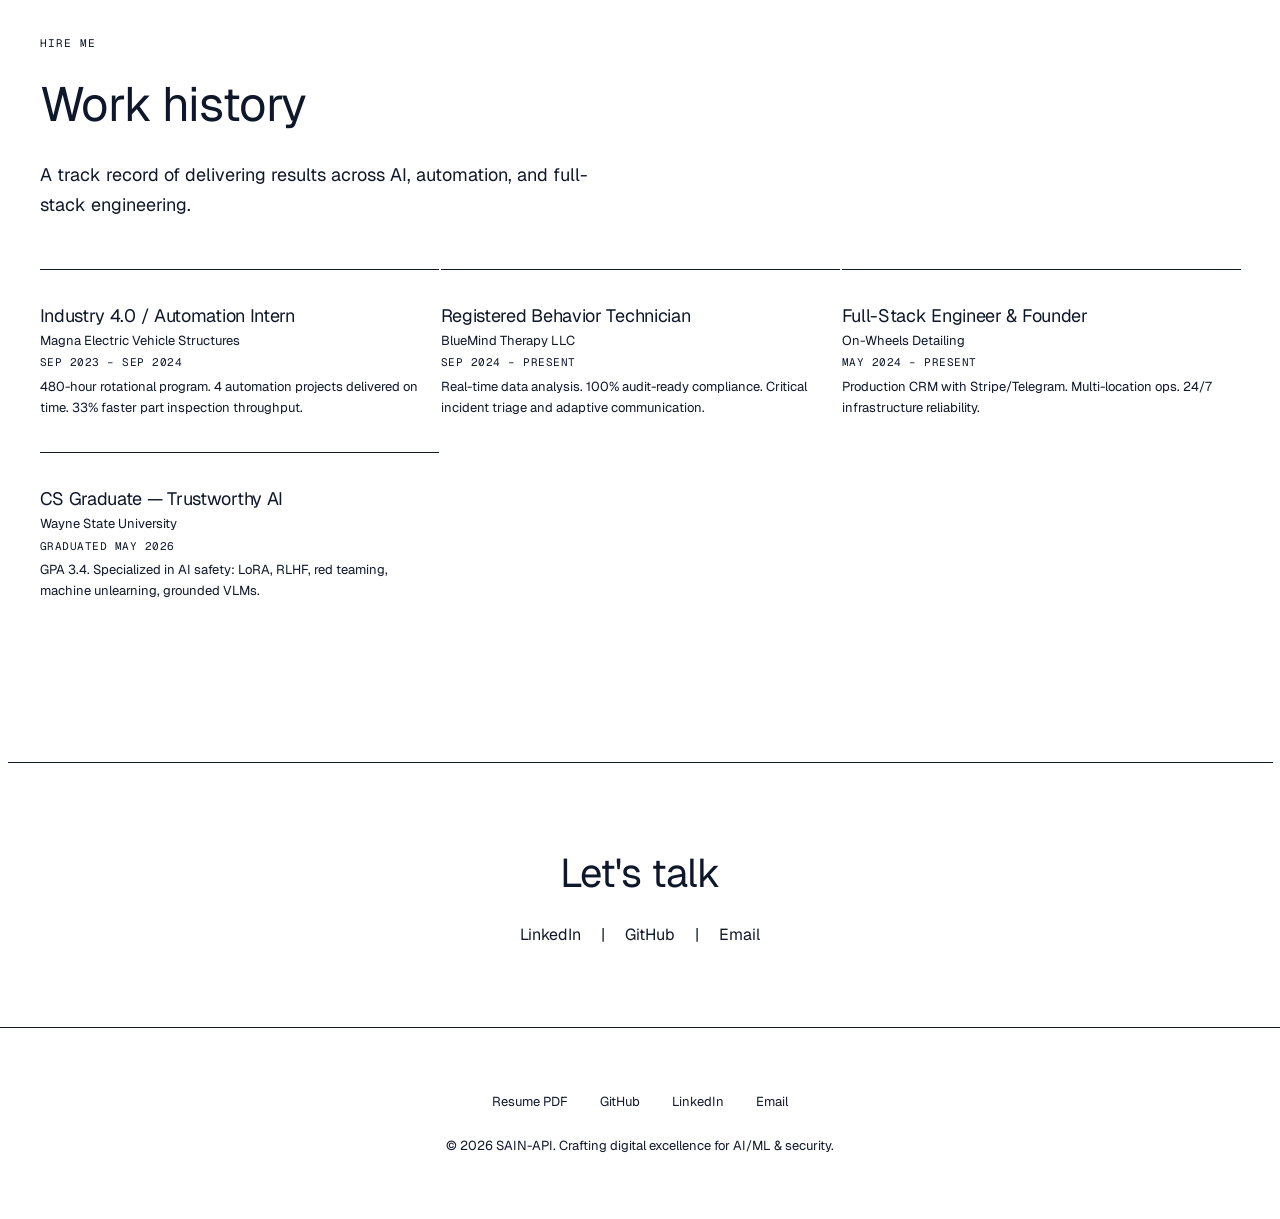
==== commit 8ec89941: "Redo hero metrics: 3 verified BMI + 3 real Magna results, drop falsified numbers" ====
--- a/index.html
+++ b/index.html
@@ -44,9 +44,11 @@
       </p>
       <div class="hero-metrics">
         <div class="hero-metric"><div class="num">90.4%</div><div class="label">Conformal Coverage</div></div>
-        <div class="hero-metric"><div class="num">99.9%</div><div class="label">Infrastructure Uptime</div></div>
         <div class="hero-metric"><div class="num">2.81</div><div class="label">MAE (BMI points)</div></div>
+        <div class="hero-metric"><div class="num">11.56%</div><div class="label">MAPE</div></div>
         <div class="hero-metric"><div class="num">33%</div><div class="label">Throughput Gain</div></div>
+        <div class="hero-metric"><div class="num">40%</div><div class="label">Assignment Time ↓</div></div>
+        <div class="hero-metric"><div class="num">25%</div><div class="label">Debug Reduction</div></div>
       </div>
       <div class="hero-actions">
         <a href="TaSain_Thomas_Resume.pdf" download class="btn-accent">
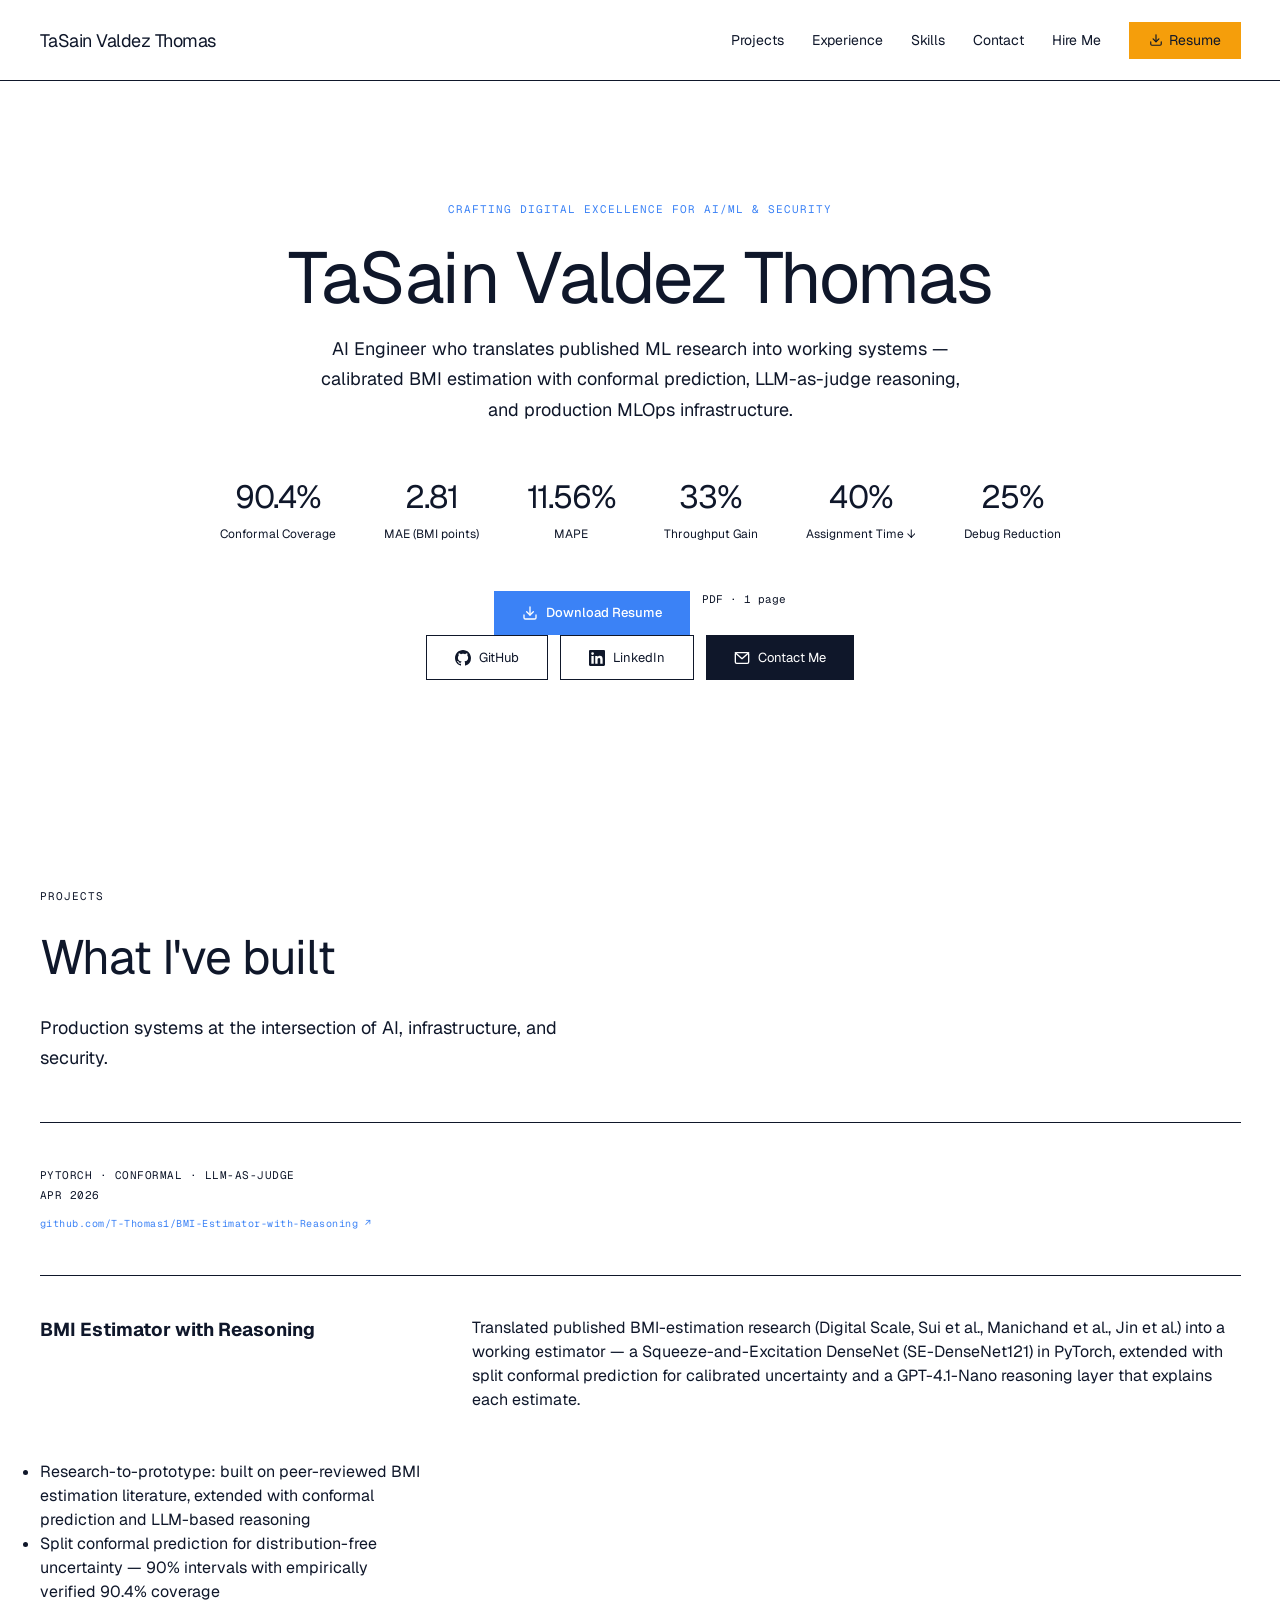
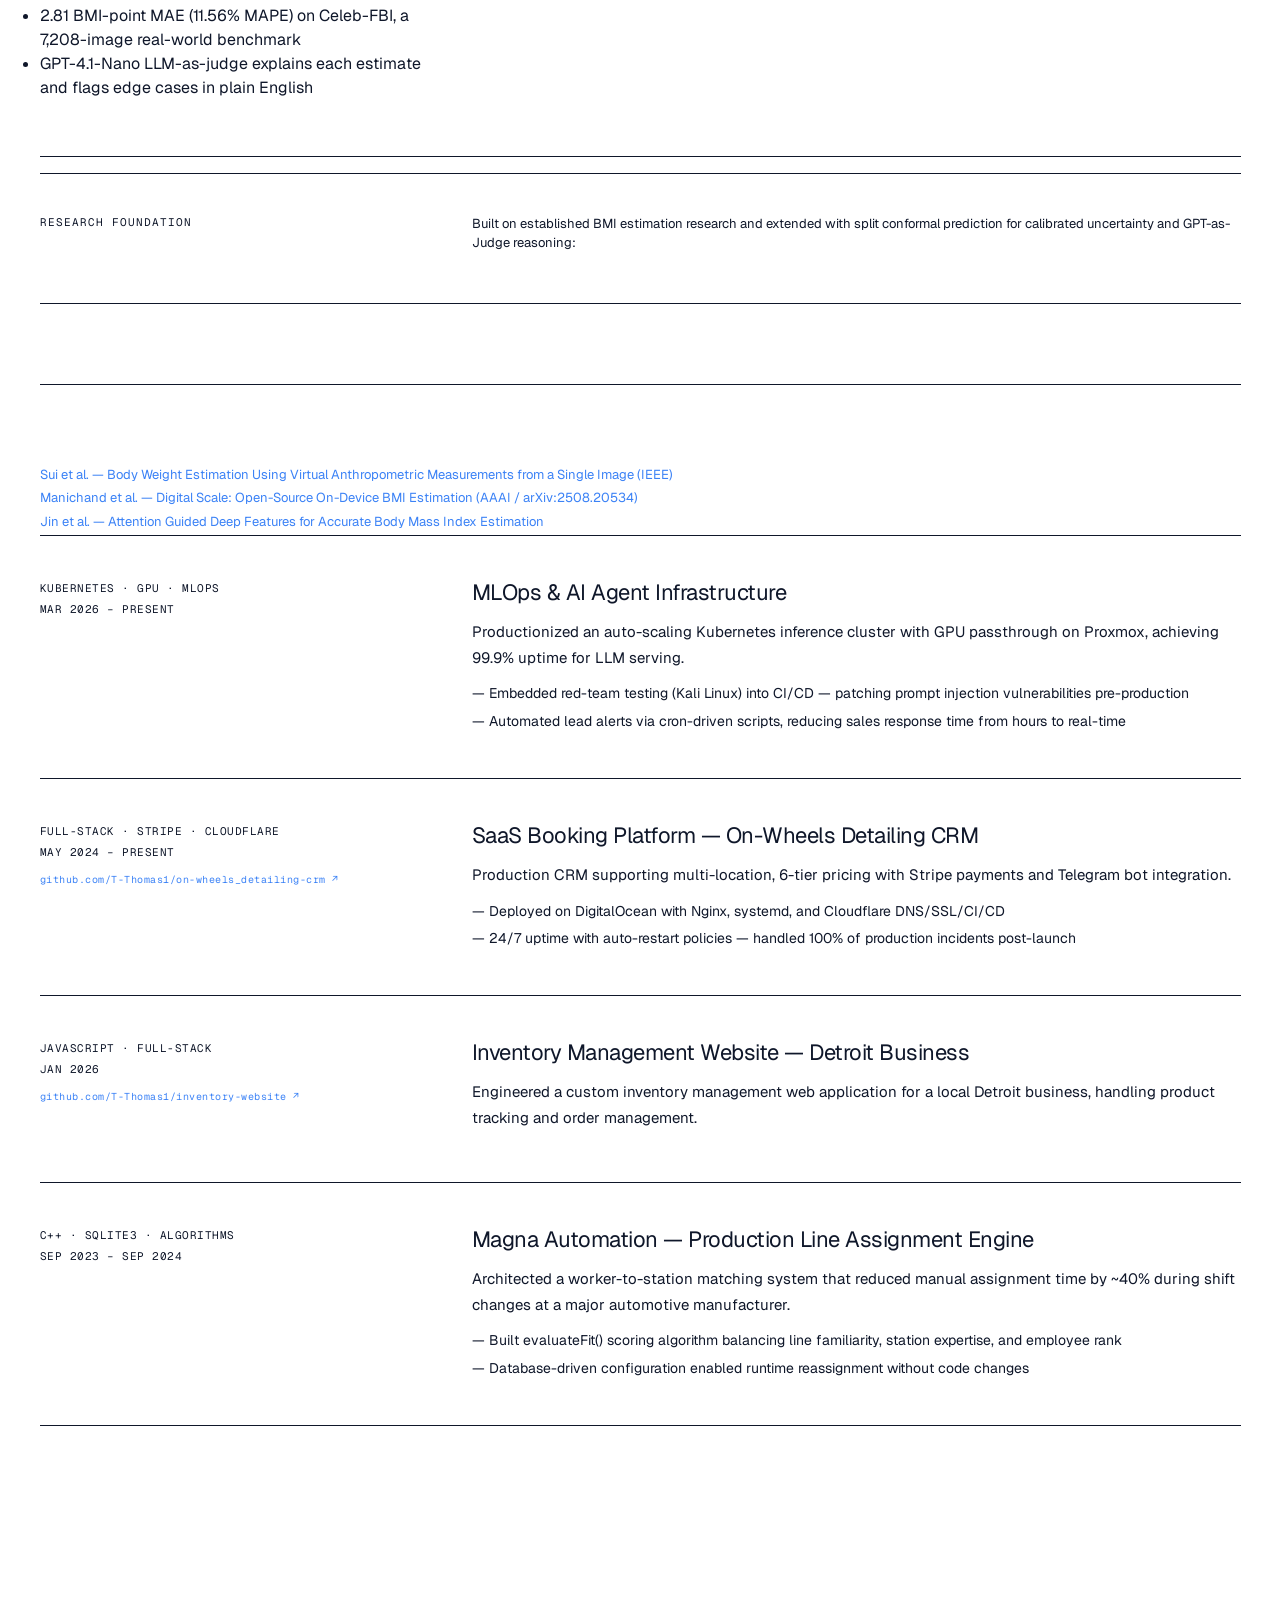
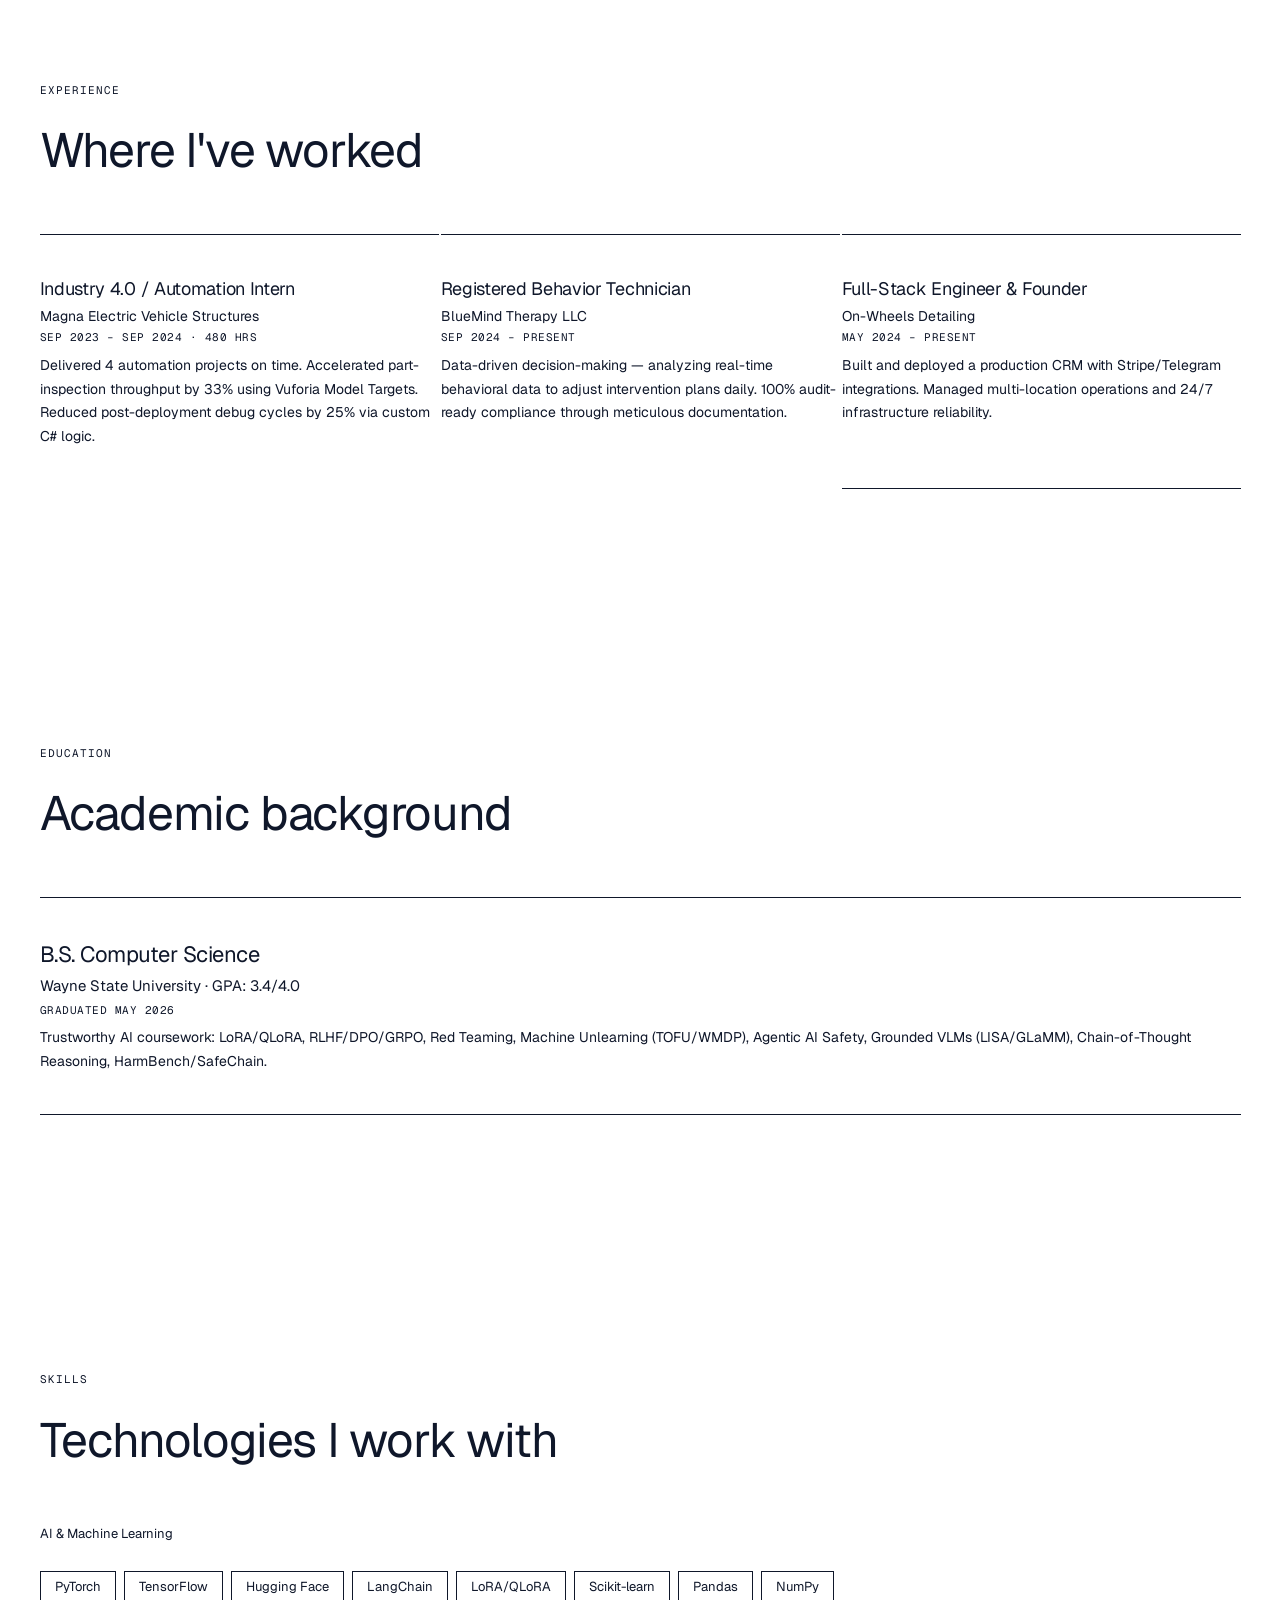
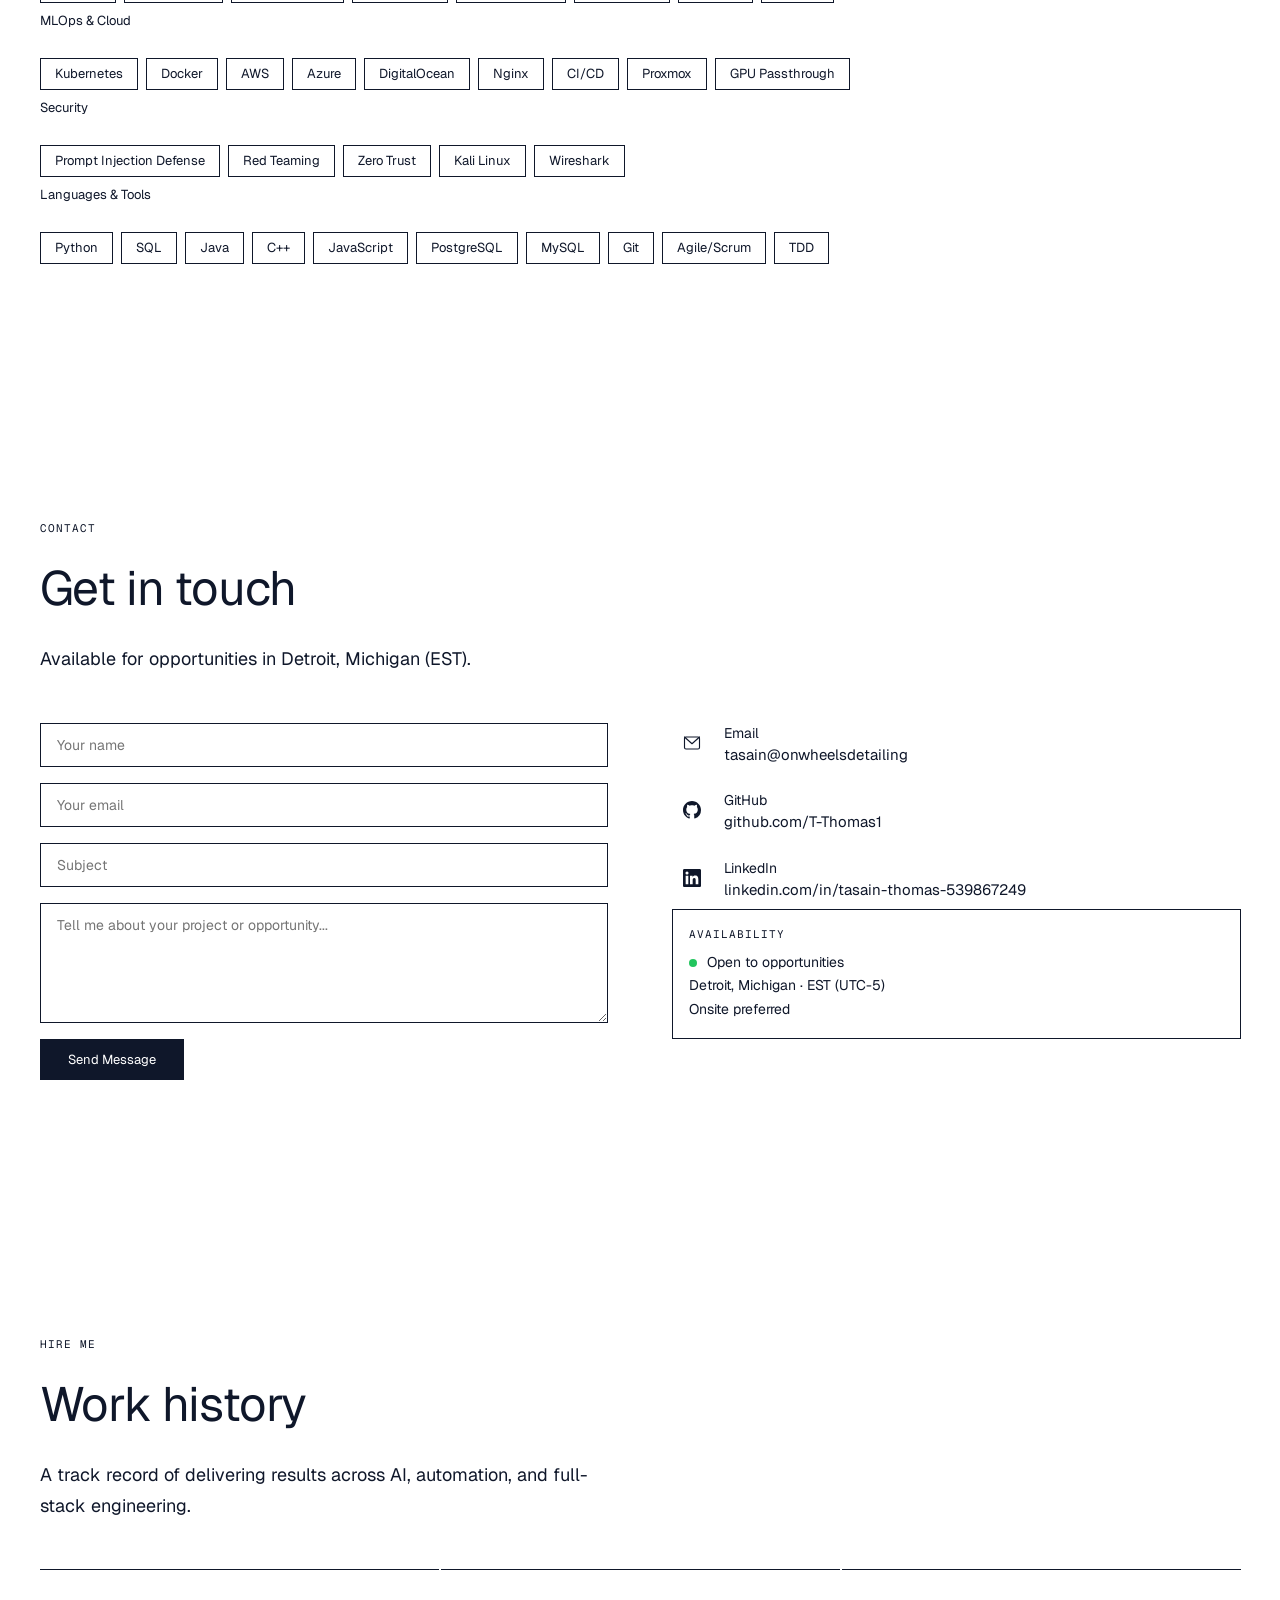
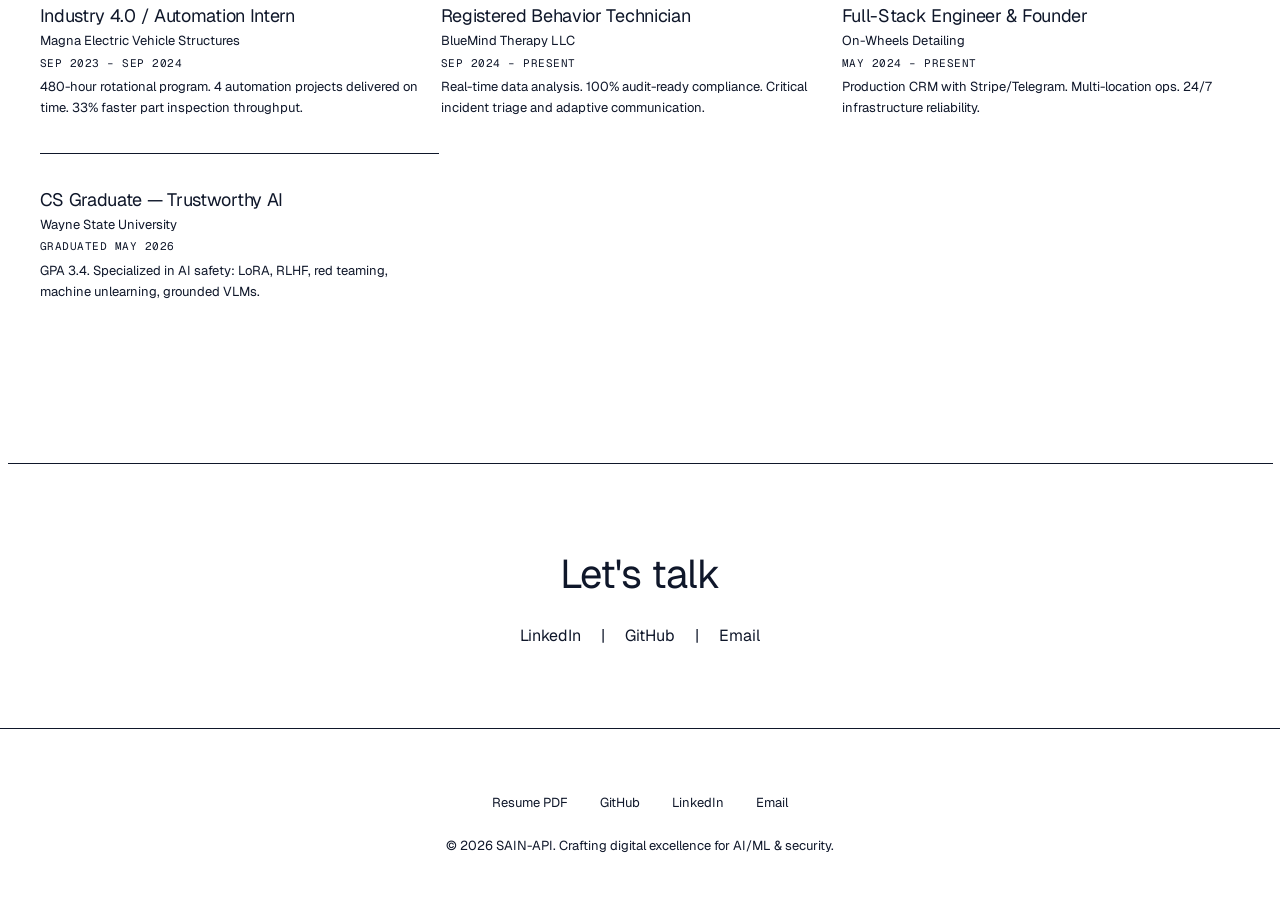
==== commit beea3914: "Remove merged-in duplicate Key Metrics box; fix research-foundation falsified claims" ====
--- a/index.html
+++ b/index.html
@@ -58,18 +58,7 @@
         <span class="resume-format">PDF · 1 page</span>
       </div>
 
-      <!-- Key Metrics Box -->
-      <div class="key-metrics-box">
-        <div class="km-title">Key Metrics</div>
-        <div class="km-grid">
-          <div class="km-item"><div class="km-num">89%</div><div class="km-label">BMI Accuracy</div></div>
-          <div class="km-item"><div class="km-num">95%</div><div class="km-label">Cost Reduction</div></div>
-          <div class="km-item"><div class="km-num">40%</div><div class="km-label">Hallucination ↓</div></div>
-          <div class="km-item"><div class="km-num">33%</div><div class="km-label">Throughput Gain</div></div>
-          <div class="km-item"><div class="km-num">40%</div><div class="km-label">Assignment Time ↓</div></div>
-          <div class="km-item"><div class="km-num">25%</div><div class="km-label">Debug Reduction</div></div>
-        </div>
-      </div>
+
 
       <div class="hero-actions">
         <a href="https://github.com/T-Thomas1" target="_blank" rel="noopener noreferrer" class="btn-outline">
@@ -109,7 +98,7 @@
             </ul>
             <div class="research-foundation">
               <h4>Research Foundation</h4>
-              <p>Built on established BMI estimation research and extended with novel privacy layers, GPT-as-Judge reasoning, 95% cost reduction, and HarmBench benchmarking:</p>
+              <p>Built on established BMI estimation research and extended with split conformal prediction for calibrated uncertainty and GPT-as-Judge reasoning:</p>
               <ul class="paper-links">
                 <li><a href="https://ieeexplore.ieee.org/document/10192454" target="_blank" rel="noopener noreferrer">Sui et al. — Body Weight Estimation Using Virtual Anthropometric Measurements from a Single Image (IEEE)</a></li>
                 <li><a href="https://arxiv.org/abs/2508.20534" target="_blank" rel="noopener noreferrer">Manichand et al. — Digital Scale: Open-Source On-Device BMI Estimation (AAAI / arXiv:2508.20534)</a></li>
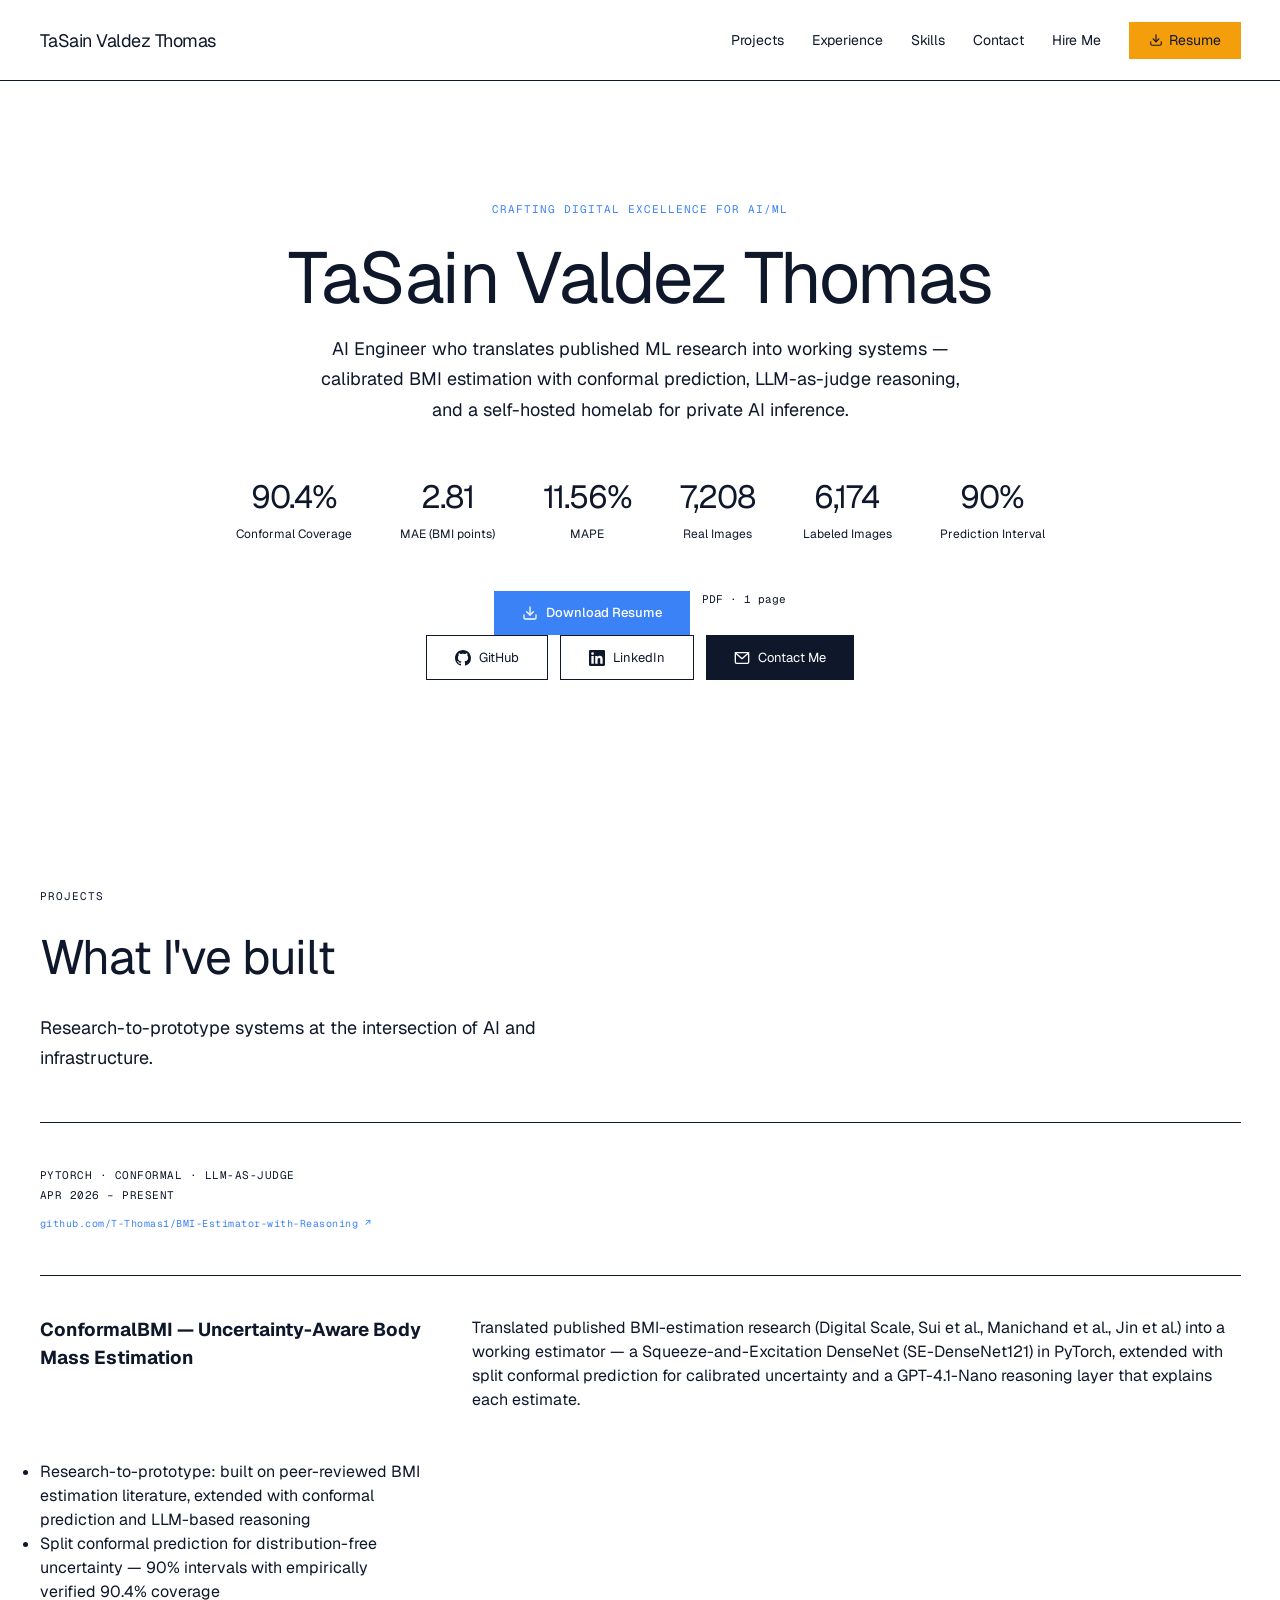
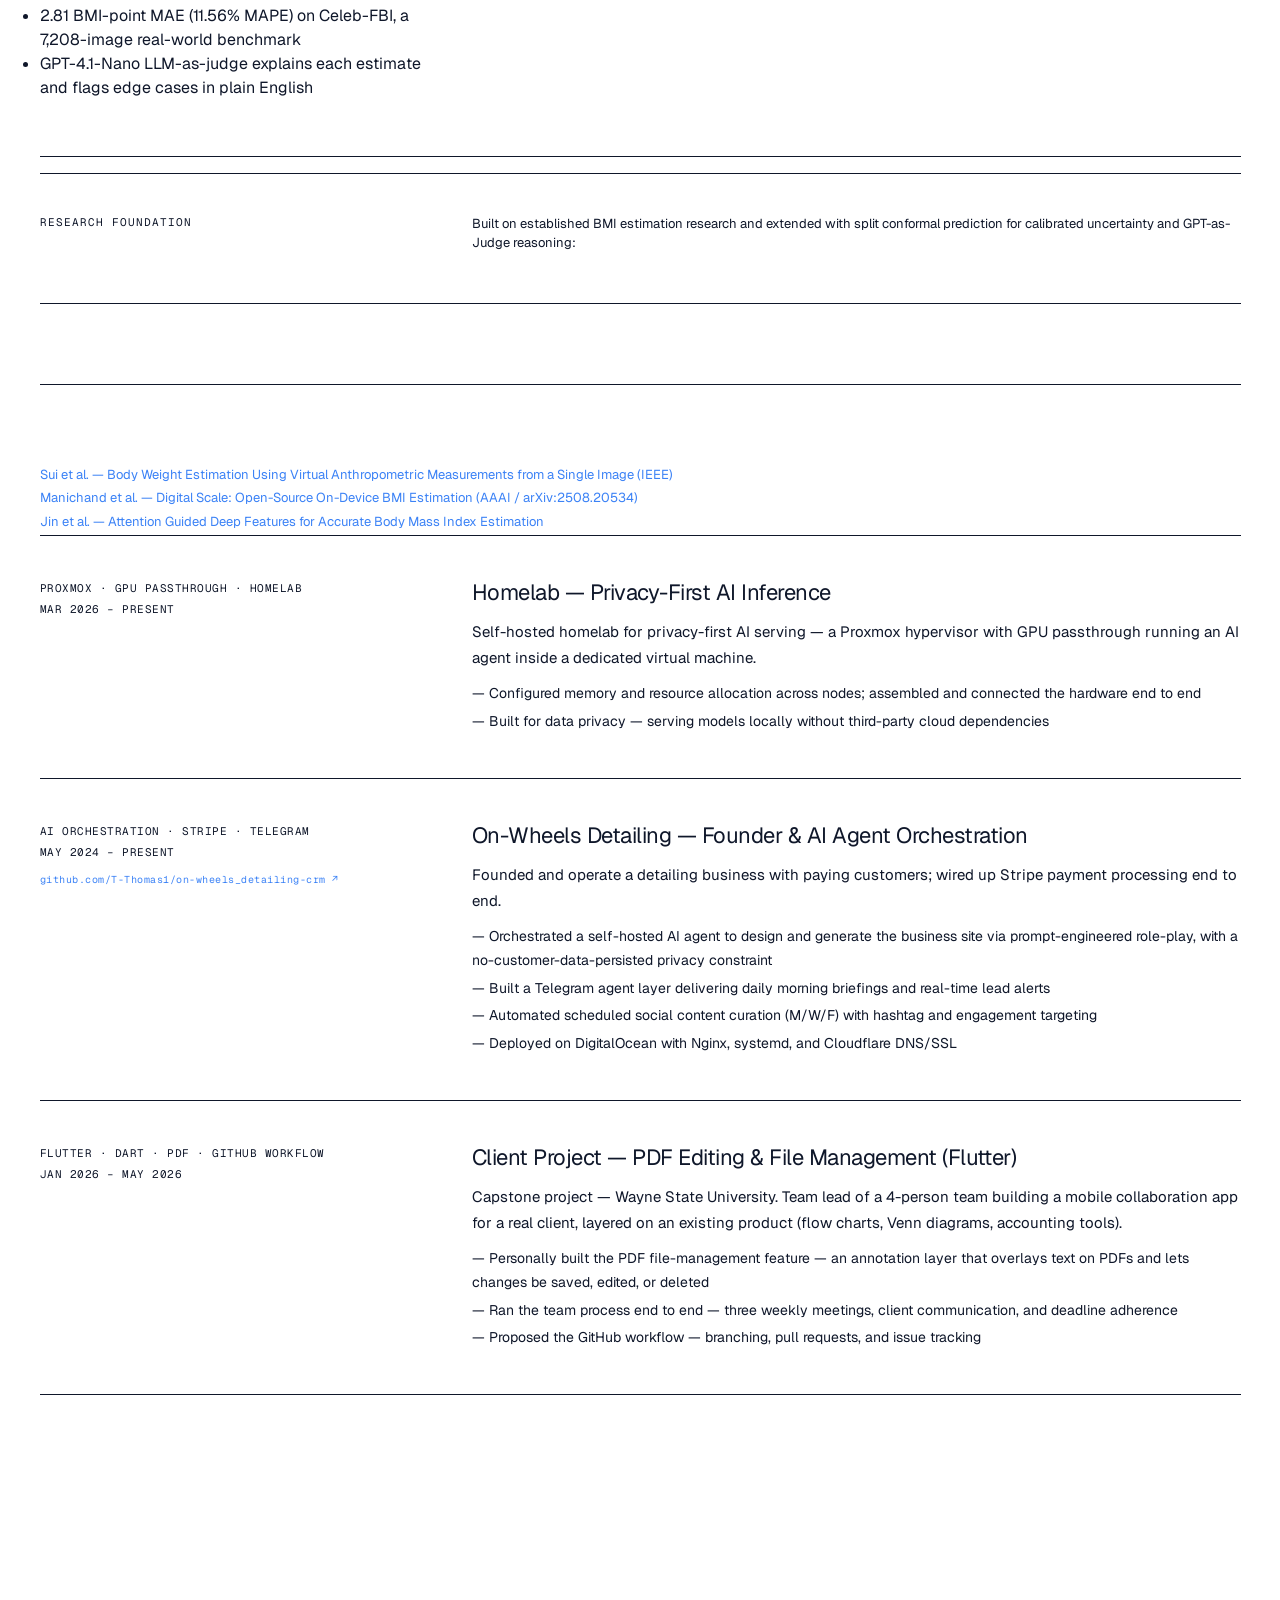
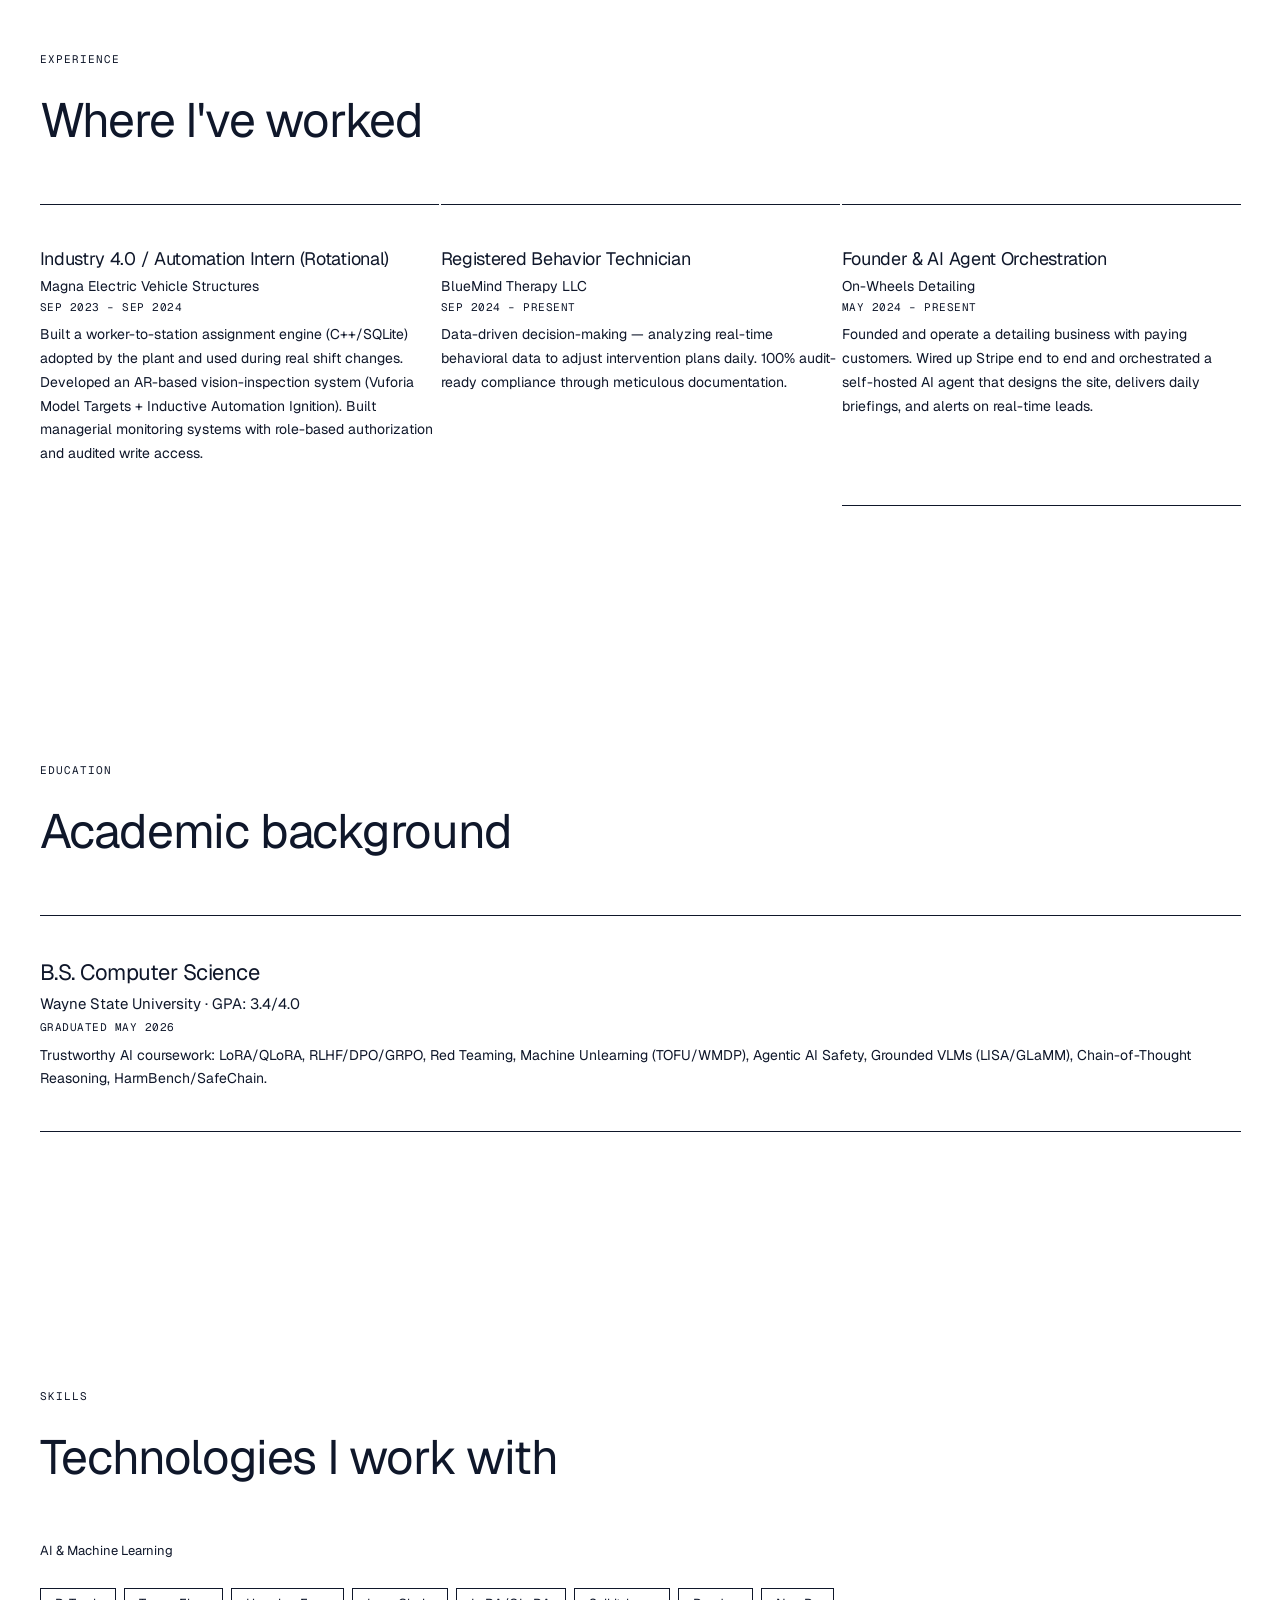
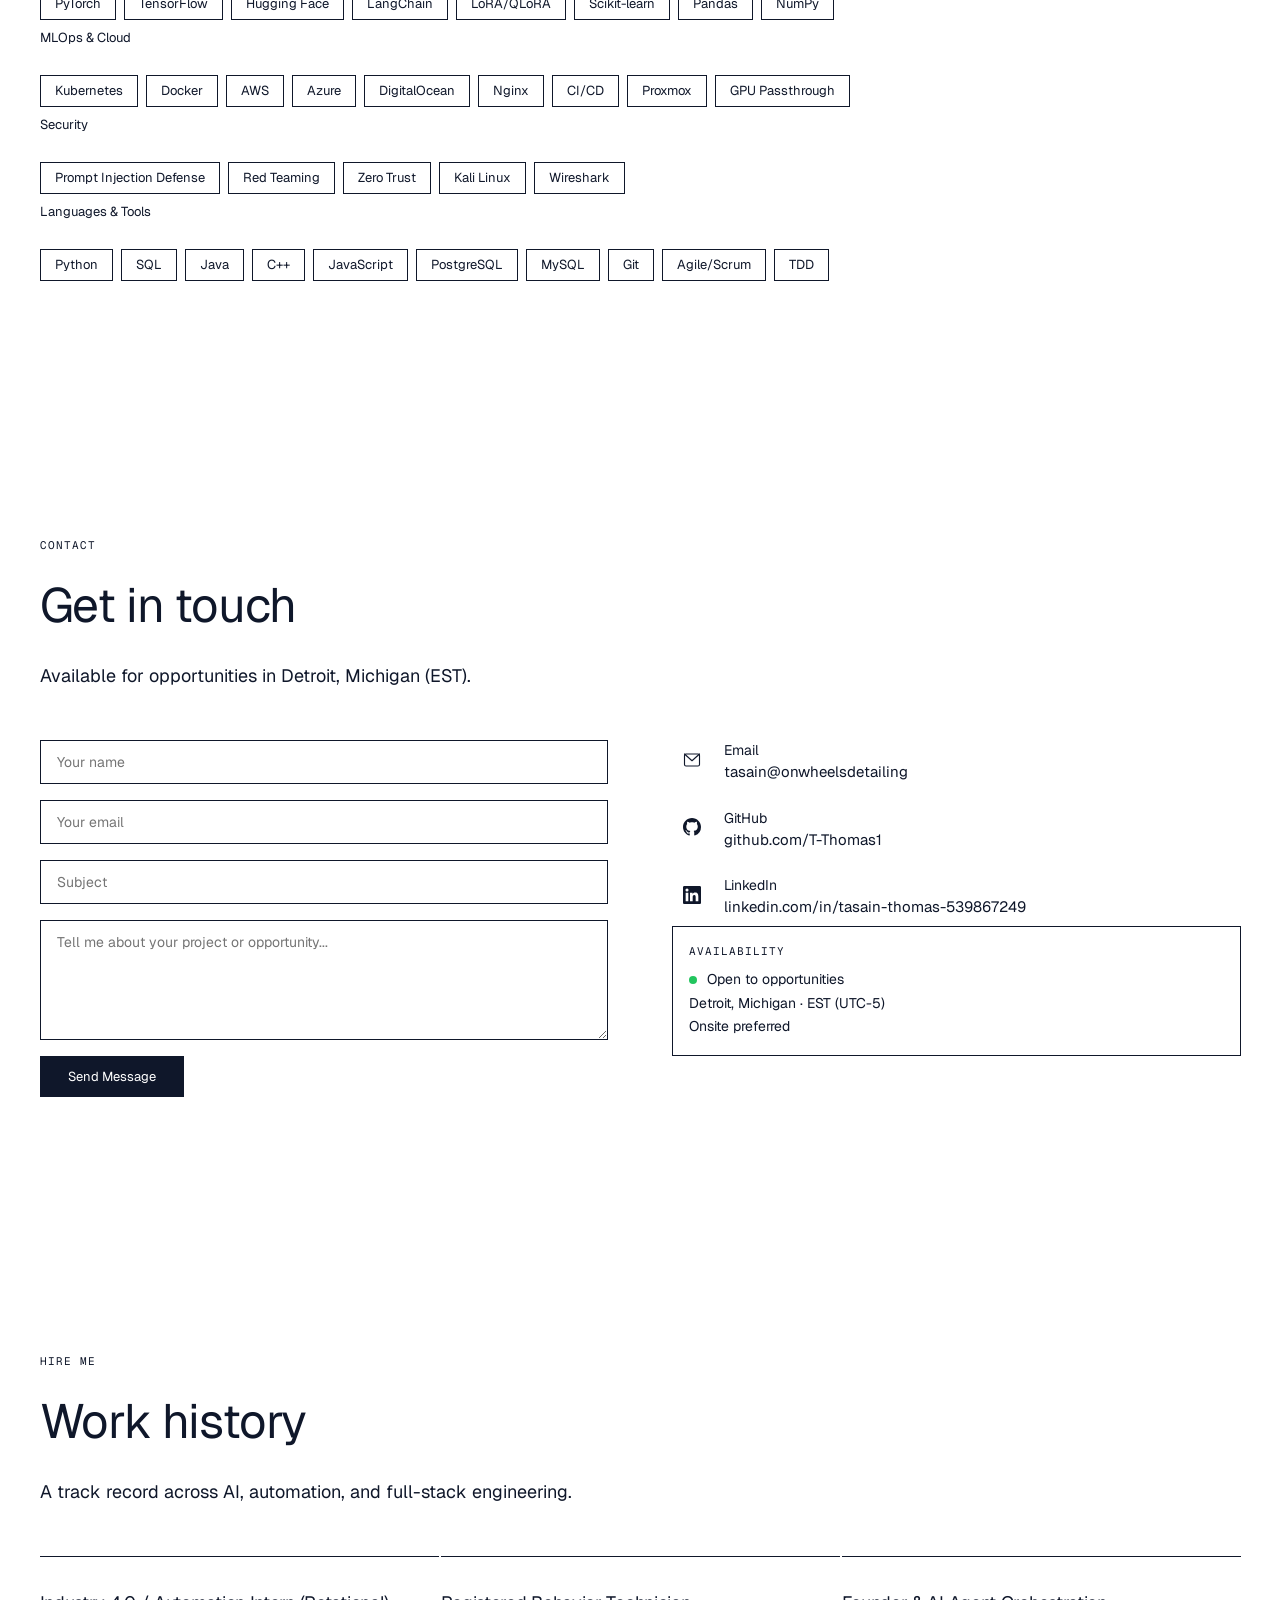
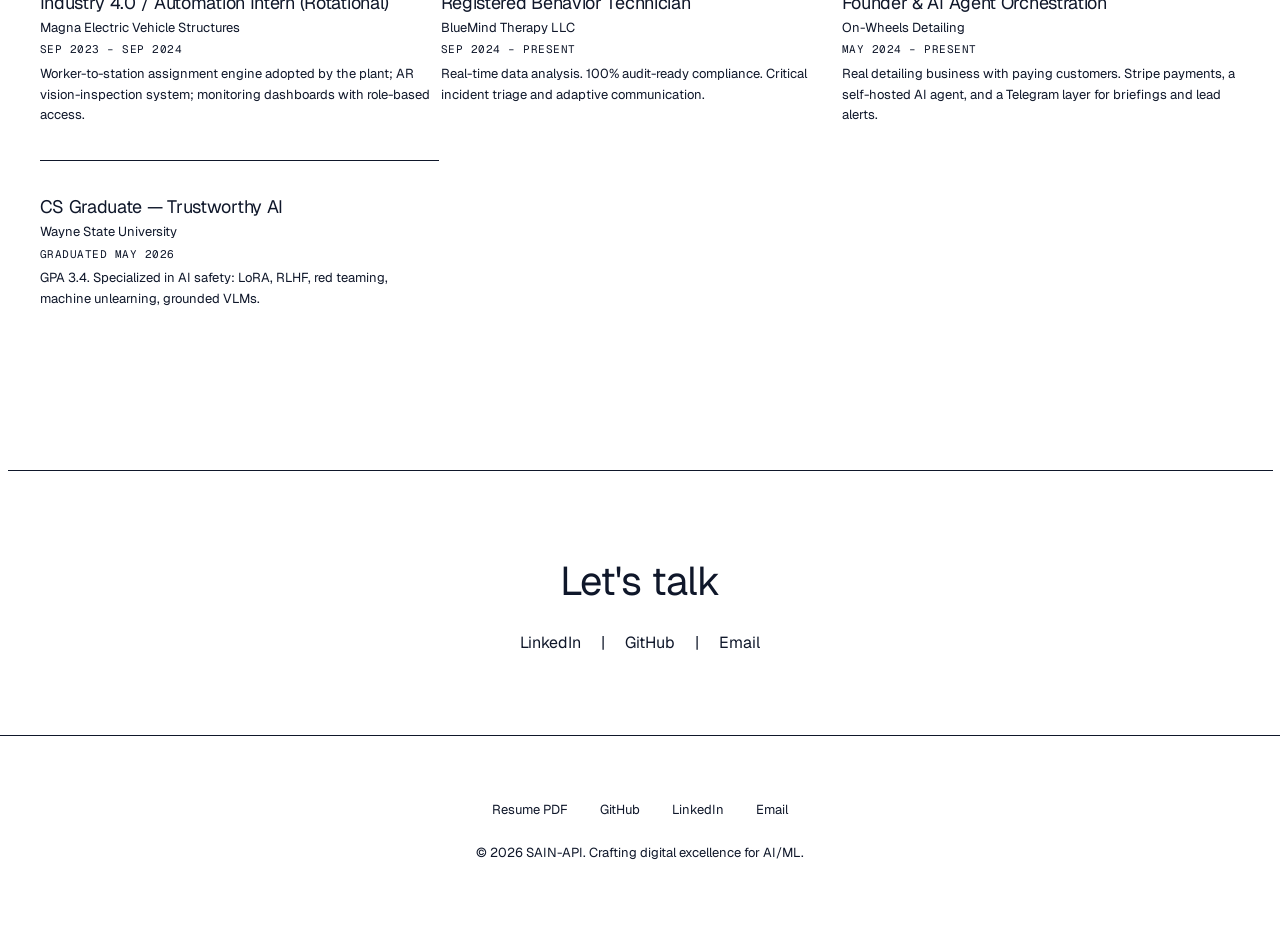
==== commit 626d564c: "Align portfolio with honest resume: fix project/experience titles, dates, descriptions; remove fabri" ====
--- a/index.html
+++ b/index.html
@@ -7,7 +7,7 @@
   <meta name="author" content="TaSain Valdez">
   <meta name="robots" content="index, follow">
   <meta property="og:title" content="TaSain Valdez — AI Engineer">
-  <meta property="og:description" content="Crafting digital excellence for AI/ML & security. Conformal prediction, LLM-as-judge reasoning, MLOps, full-stack.">
+  <meta property="og:description" content="Crafting digital excellence for AI/ML. Conformal prediction, LLM-as-judge reasoning, AI agent orchestration, full-stack.">
   <meta property="og:type" content="website">
   <title>TaSain Valdez Thomas — AI Engineer</title>
   <link rel="preconnect" href="https://fonts.googleapis.com">
@@ -37,18 +37,18 @@
   <main>
     <!-- HERO -->
     <section class="hero">
-      <div class="hero-tagline">Crafting digital excellence for AI/ML & security</div>
+      <div class="hero-tagline">Crafting digital excellence for AI/ML</div>
       <h1>TaSain <span class="name-mid">Valdez</span> <span class="name-last">Thomas</span></h1>
       <p class="subtitle">
-        AI Engineer who translates published ML research into working systems — calibrated BMI estimation with conformal prediction, LLM-as-judge reasoning, and production MLOps infrastructure.
+        AI Engineer who translates published ML research into working systems — calibrated BMI estimation with conformal prediction, LLM-as-judge reasoning, and a self-hosted homelab for private AI inference.
       </p>
       <div class="hero-metrics">
         <div class="hero-metric"><div class="num">90.4%</div><div class="label">Conformal Coverage</div></div>
         <div class="hero-metric"><div class="num">2.81</div><div class="label">MAE (BMI points)</div></div>
         <div class="hero-metric"><div class="num">11.56%</div><div class="label">MAPE</div></div>
-        <div class="hero-metric"><div class="num">33%</div><div class="label">Throughput Gain</div></div>
-        <div class="hero-metric"><div class="num">40%</div><div class="label">Assignment Time ↓</div></div>
-        <div class="hero-metric"><div class="num">25%</div><div class="label">Debug Reduction</div></div>
+        <div class="hero-metric"><div class="num">7,208</div><div class="label">Real Images</div></div>
+        <div class="hero-metric"><div class="num">6,174</div><div class="label">Labeled Images</div></div>
+        <div class="hero-metric"><div class="num">90%</div><div class="label">Prediction Interval</div></div>
       </div>
       <div class="hero-actions">
         <a href="TaSain_Thomas_Resume.pdf" download class="btn-accent">
@@ -80,15 +80,15 @@
     <section id="projects">
       <div class="section-label">Projects</div>
       <h2 class="section-title">What I've built</h2>
-      <p class="section-desc">Production systems at the intersection of AI, infrastructure, and security.</p>
+      <p class="section-desc">Research-to-prototype systems at the intersection of AI and infrastructure.</p>
       <div class="projects-list">
         <a href="https://github.com/T-Thomas1/BMI-Estimator-with-Reasoning" target="_blank" rel="noopener noreferrer" class="project-card fade-up">
           <div class="meta">
-            <span>PyTorch · Conformal · LLM-as-Judge</span><span>Apr 2026</span>
+            <span>PyTorch · Conformal · LLM-as-Judge</span><span>Apr 2026 – Present</span>
             <span class="repo-link">github.com/T-Thomas1/BMI-Estimator-with-Reasoning ↗</span>
           </div>
           <div class="body">
-            <h3>BMI Estimator with Reasoning</h3>
+            <h3>ConformalBMI — Uncertainty-Aware Body Mass Estimation</h3>
             <p>Translated published BMI-estimation research (Digital Scale, Sui et al., Manichand et al., Jin et al.) into a working estimator — a Squeeze-and-Excitation DenseNet (SE-DenseNet121) in PyTorch, extended with split conformal prediction for calibrated uncertainty and a GPT-4.1-Nano reasoning layer that explains each estimate.</p>
             <ul class="highlights">
               <li>Research-to-prototype: built on peer-reviewed BMI estimation literature, extended with conformal prediction and LLM-based reasoning</li>
@@ -109,51 +109,44 @@
         </a>
         <a href="#" class="project-card fade-up" style="cursor:default;">
           <div class="meta">
-            <span>Kubernetes · GPU · MLOps</span><span>Mar 2026 – Present</span>
+            <span>Proxmox · GPU Passthrough · Homelab</span><span>Mar 2026 – Present</span>
           </div>
           <div class="body">
-            <h3>MLOps & AI Agent Infrastructure</h3>
-            <p>Productionized an auto-scaling Kubernetes inference cluster with GPU passthrough on Proxmox, achieving 99.9% uptime for LLM serving.</p>
+            <h3>Homelab — Privacy-First AI Inference</h3>
+            <p>Self-hosted homelab for privacy-first AI serving — a Proxmox hypervisor with GPU passthrough running an AI agent inside a dedicated virtual machine.</p>
             <ul class="highlights">
-              <li>Embedded red-team testing (Kali Linux) into CI/CD — patching prompt injection vulnerabilities pre-production</li>
-              <li>Automated lead alerts via cron-driven scripts, reducing sales response time from hours to real-time</li>
+              <li>Configured memory and resource allocation across nodes; assembled and connected the hardware end to end</li>
+              <li>Built for data privacy — serving models locally without third-party cloud dependencies</li>
             </ul>
           </div>
         </a>
         <a href="https://github.com/T-Thomas1/on-wheels_detailing-crm" target="_blank" rel="noopener noreferrer" class="project-card fade-up">
           <div class="meta">
-            <span>Full-Stack · Stripe · Cloudflare</span><span>May 2024 – Present</span>
+            <span>AI Orchestration · Stripe · Telegram</span><span>May 2024 – Present</span>
             <span class="repo-link">github.com/T-Thomas1/on-wheels_detailing-crm ↗</span>
           </div>
           <div class="body">
-            <h3>SaaS Booking Platform — On-Wheels Detailing CRM</h3>
-            <p>Production CRM supporting multi-location, 6-tier pricing with Stripe payments and Telegram bot integration.</p>
+            <h3>On-Wheels Detailing — Founder & AI Agent Orchestration</h3>
+            <p>Founded and operate a detailing business with paying customers; wired up Stripe payment processing end to end.</p>
             <ul class="highlights">
-              <li>Deployed on DigitalOcean with Nginx, systemd, and Cloudflare DNS/SSL/CI/CD</li>
-              <li>24/7 uptime with auto-restart policies — handled 100% of production incidents post-launch</li>
+              <li>Orchestrated a self-hosted AI agent to design and generate the business site via prompt-engineered role-play, with a no-customer-data-persisted privacy constraint</li>
+              <li>Built a Telegram agent layer delivering daily morning briefings and real-time lead alerts</li>
+              <li>Automated scheduled social content curation (M/W/F) with hashtag and engagement targeting</li>
+              <li>Deployed on DigitalOcean with Nginx, systemd, and Cloudflare DNS/SSL</li>
             </ul>
-          </div>
-        </a>
-        <a href="https://github.com/T-Thomas1/inventory-website" target="_blank" rel="noopener noreferrer" class="project-card fade-up">
-          <div class="meta">
-            <span>JavaScript · Full-Stack</span><span>Jan 2026</span>
-            <span class="repo-link">github.com/T-Thomas1/inventory-website ↗</span>
-          </div>
-          <div class="body">
-            <h3>Inventory Management Website — Detroit Business</h3>
-            <p>Engineered a custom inventory management web application for a local Detroit business, handling product tracking and order management.</p>
           </div>
         </a>
         <a href="#" class="project-card fade-up" style="cursor:default;">
           <div class="meta">
-            <span>C++ · SQLite3 · Algorithms</span><span>Sep 2023 – Sep 2024</span>
+            <span>Flutter · Dart · PDF · GitHub Workflow</span><span>Jan 2026 – May 2026</span>
           </div>
           <div class="body">
-            <h3>Magna Automation — Production Line Assignment Engine</h3>
-            <p>Architected a worker-to-station matching system that reduced manual assignment time by ~40% during shift changes at a major automotive manufacturer.</p>
+            <h3>Client Project — PDF Editing & File Management (Flutter)</h3>
+            <p>Capstone project — Wayne State University. Team lead of a 4-person team building a mobile collaboration app for a real client, layered on an existing product (flow charts, Venn diagrams, accounting tools).</p>
             <ul class="highlights">
-              <li>Built evaluateFit() scoring algorithm balancing line familiarity, station expertise, and employee rank</li>
-              <li>Database-driven configuration enabled runtime reassignment without code changes</li>
+              <li>Personally built the PDF file-management feature — an annotation layer that overlays text on PDFs and lets changes be saved, edited, or deleted</li>
+              <li>Ran the team process end to end — three weekly meetings, client communication, and deadline adherence</li>
+              <li>Proposed the GitHub workflow — branching, pull requests, and issue tracking</li>
             </ul>
           </div>
         </a>
@@ -168,10 +161,10 @@
         <div class="exp-card fade-up">
           <img class="favicon" src="https://www.google.com/s2/favicons?domain=magna.com&sz=32" alt="" width="24" height="24" onerror="this.style.display='none'">
           <div class="info">
-            <div class="role">Industry 4.0 / Automation Intern</div>
+            <div class="role">Industry 4.0 / Automation Intern (Rotational)</div>
             <div class="company">Magna Electric Vehicle Structures</div>
-            <div class="date">Sep 2023 – Sep 2024 · 480 hrs</div>
-            <p>Delivered 4 automation projects on time. Accelerated part-inspection throughput by 33% using Vuforia Model Targets. Reduced post-deployment debug cycles by 25% via custom C# logic.</p>
+            <div class="date">Sep 2023 – Sep 2024</div>
+            <p>Built a worker-to-station assignment engine (C++/SQLite) adopted by the plant and used during real shift changes. Developed an AR-based vision-inspection system (Vuforia Model Targets + Inductive Automation Ignition). Built managerial monitoring systems with role-based authorization and audited write access.</p>
           </div>
         </div>
         <div class="exp-card fade-up">
@@ -186,10 +179,10 @@
         <div class="exp-card fade-up">
           <img class="favicon" src="https://www.google.com/s2/favicons?domain=onwheelsdetailing.com&sz=32" alt="" width="24" height="24" onerror="this.style.display='none'">
           <div class="info">
-            <div class="role">Full-Stack Engineer & Founder</div>
+            <div class="role">Founder & AI Agent Orchestration</div>
             <div class="company">On-Wheels Detailing</div>
             <div class="date">May 2024 – Present</div>
-            <p>Built and deployed a production CRM with Stripe/Telegram integrations. Managed multi-location operations and 24/7 infrastructure reliability.</p>
+            <p>Founded and operate a detailing business with paying customers. Wired up Stripe end to end and orchestrated a self-hosted AI agent that designs the site, delivers daily briefings, and alerts on real-time leads.</p>
           </div>
         </div>
       </div>
@@ -300,15 +293,15 @@
     <section id="hire">
       <div class="section-label">Hire Me</div>
       <h2 class="section-title">Work history</h2>
-      <p class="section-desc">A track record of delivering results across AI, automation, and full-stack engineering.</p>
+      <p class="section-desc">A track record across AI, automation, and full-stack engineering.</p>
       <div class="hire-grid">
         <div class="hire-card fade-up">
           <img class="favicon" src="https://www.google.com/s2/favicons?domain=magna.com&sz=32" alt="" width="24" height="24" onerror="this.style.display='none'">
           <div class="info">
-            <h3>Industry 4.0 / Automation Intern</h3>
+            <h3>Industry 4.0 / Automation Intern (Rotational)</h3>
             <div class="co">Magna Electric Vehicle Structures</div>
             <div class="dur">Sep 2023 – Sep 2024</div>
-            <p>480-hour rotational program. 4 automation projects delivered on time. 33% faster part inspection throughput.</p>
+            <p>Worker-to-station assignment engine adopted by the plant; AR vision-inspection system; monitoring dashboards with role-based access.</p>
           </div>
         </div>
         <div class="hire-card fade-up">
@@ -323,10 +316,10 @@
         <div class="hire-card fade-up">
           <img class="favicon" src="https://www.google.com/s2/favicons?domain=onwheelsdetailing.com&sz=32" alt="" width="24" height="24" onerror="this.style.display='none'">
           <div class="info">
-            <h3>Full-Stack Engineer & Founder</h3>
+            <h3>Founder & AI Agent Orchestration</h3>
             <div class="co">On-Wheels Detailing</div>
             <div class="dur">May 2024 – Present</div>
-            <p>Production CRM with Stripe/Telegram. Multi-location ops. 24/7 infrastructure reliability.</p>
+            <p>Real detailing business with paying customers. Stripe payments, a self-hosted AI agent, and a Telegram layer for briefings and lead alerts.</p>
           </div>
         </div>
         <div class="hire-card fade-up">
@@ -364,7 +357,7 @@
         <a href="https://www.linkedin.com/in/tasain-thomas-539867249" target="_blank" rel="noopener noreferrer">LinkedIn</a>
         <a href="mailto:tasain@onwheelsdetailing.com">Email</a>
       </div>
-      <p class="footer-copy">&copy; 2026 SAIN-API. Crafting digital excellence for AI/ML & security.</p>
+      <p class="footer-copy">&copy; 2026 SAIN-API. Crafting digital excellence for AI/ML.</p>
     </div>
   </footer>
 
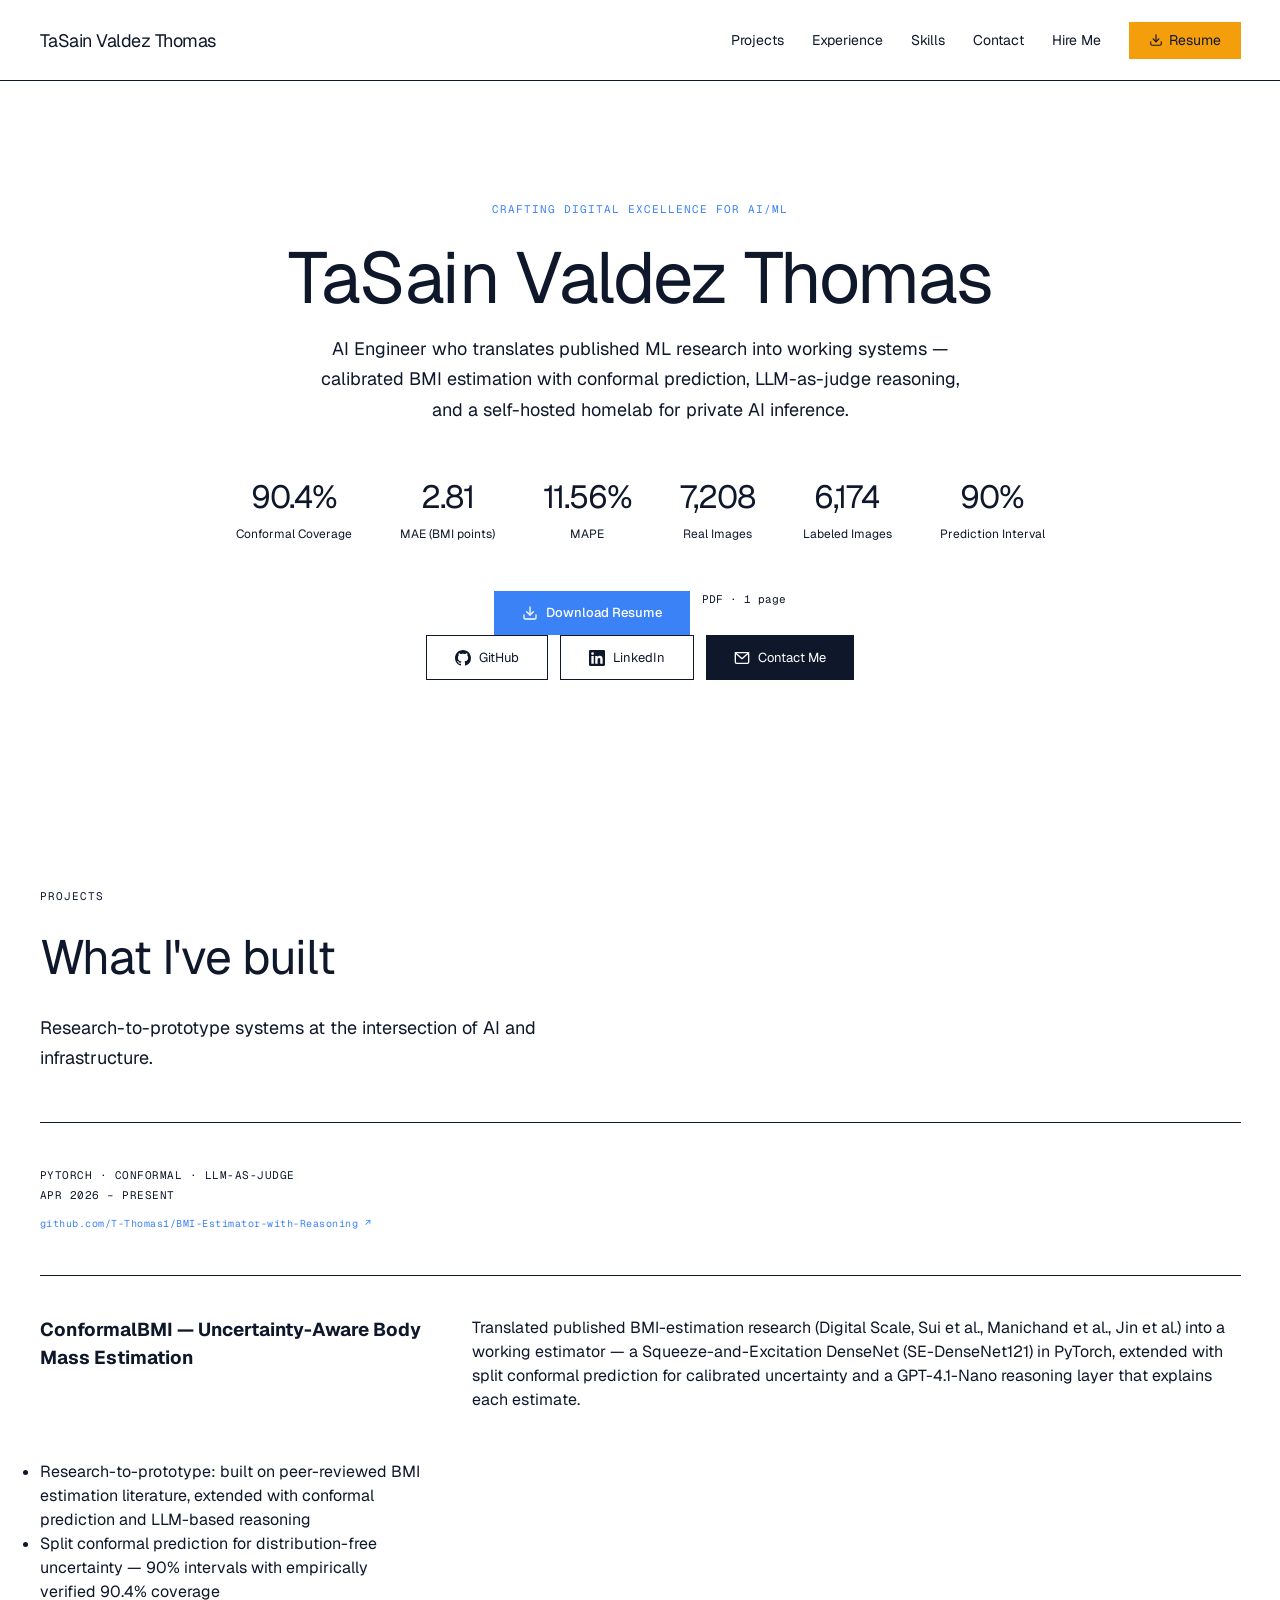
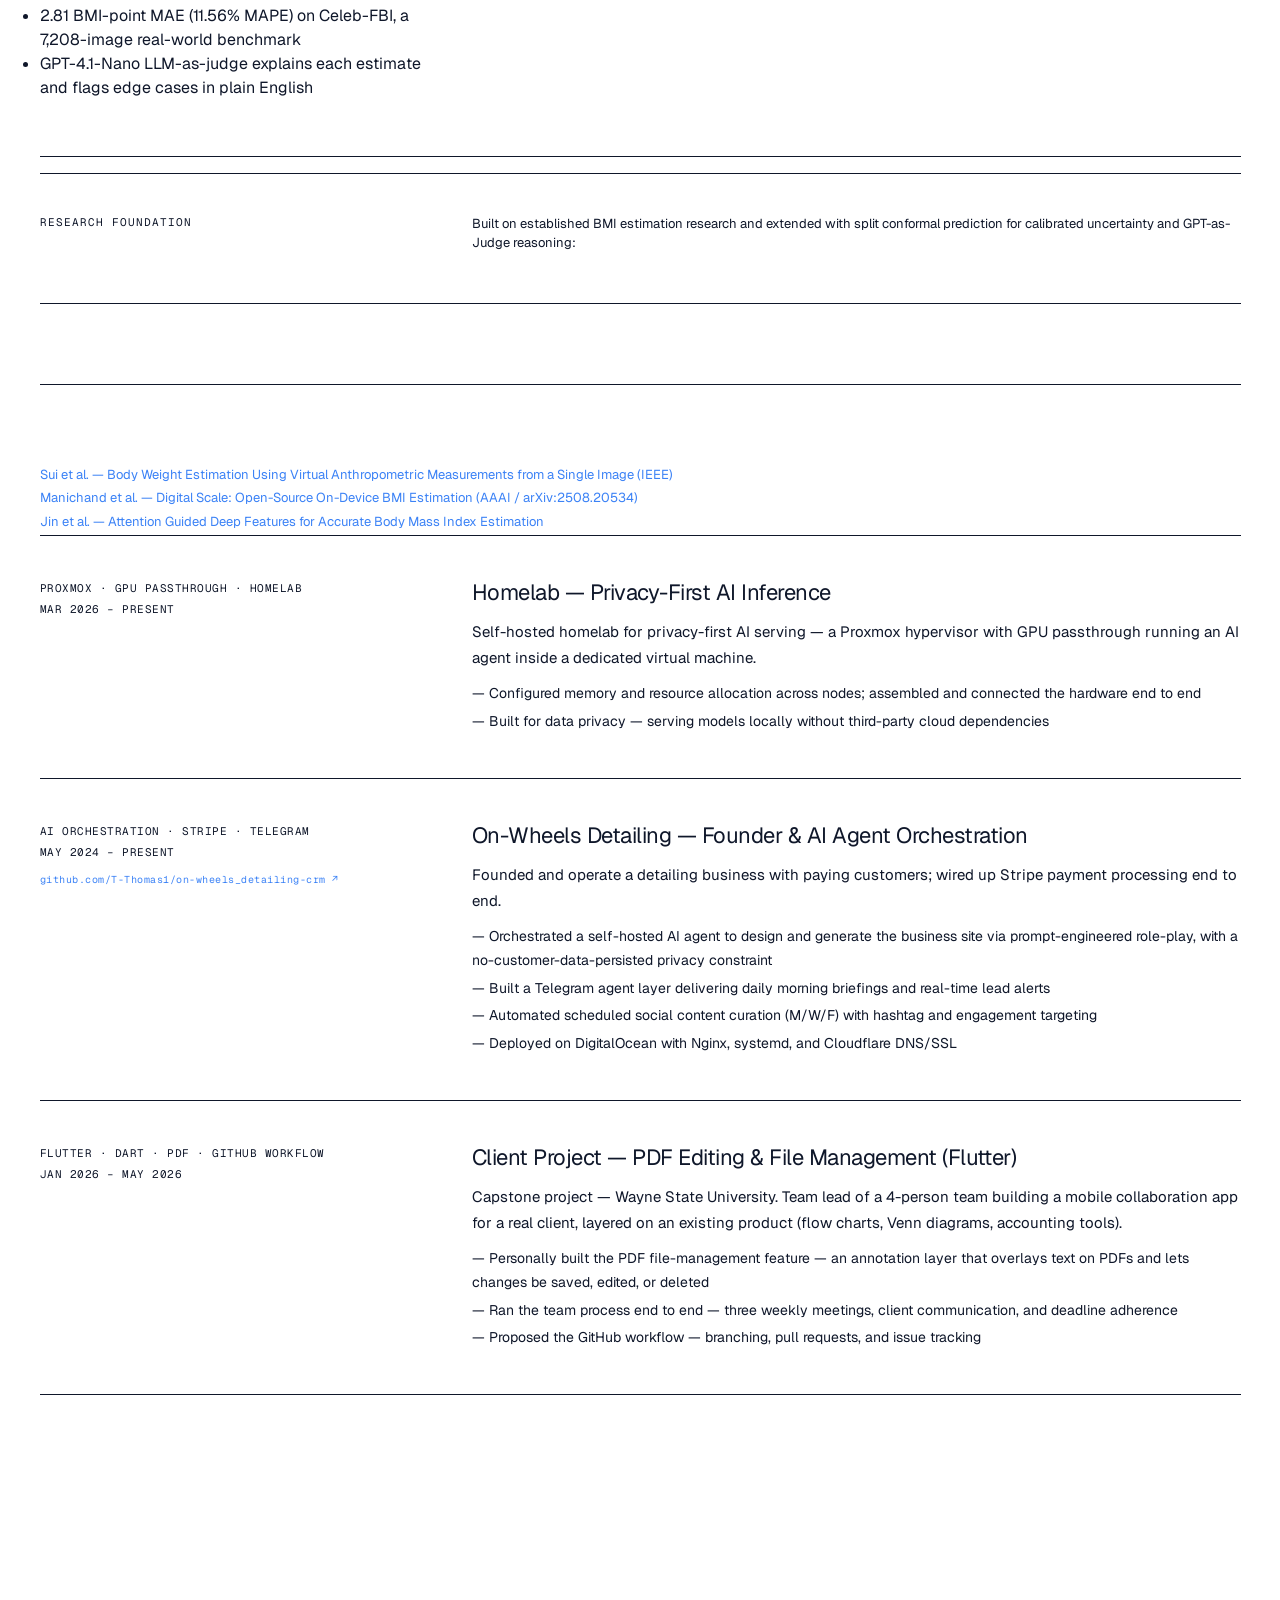
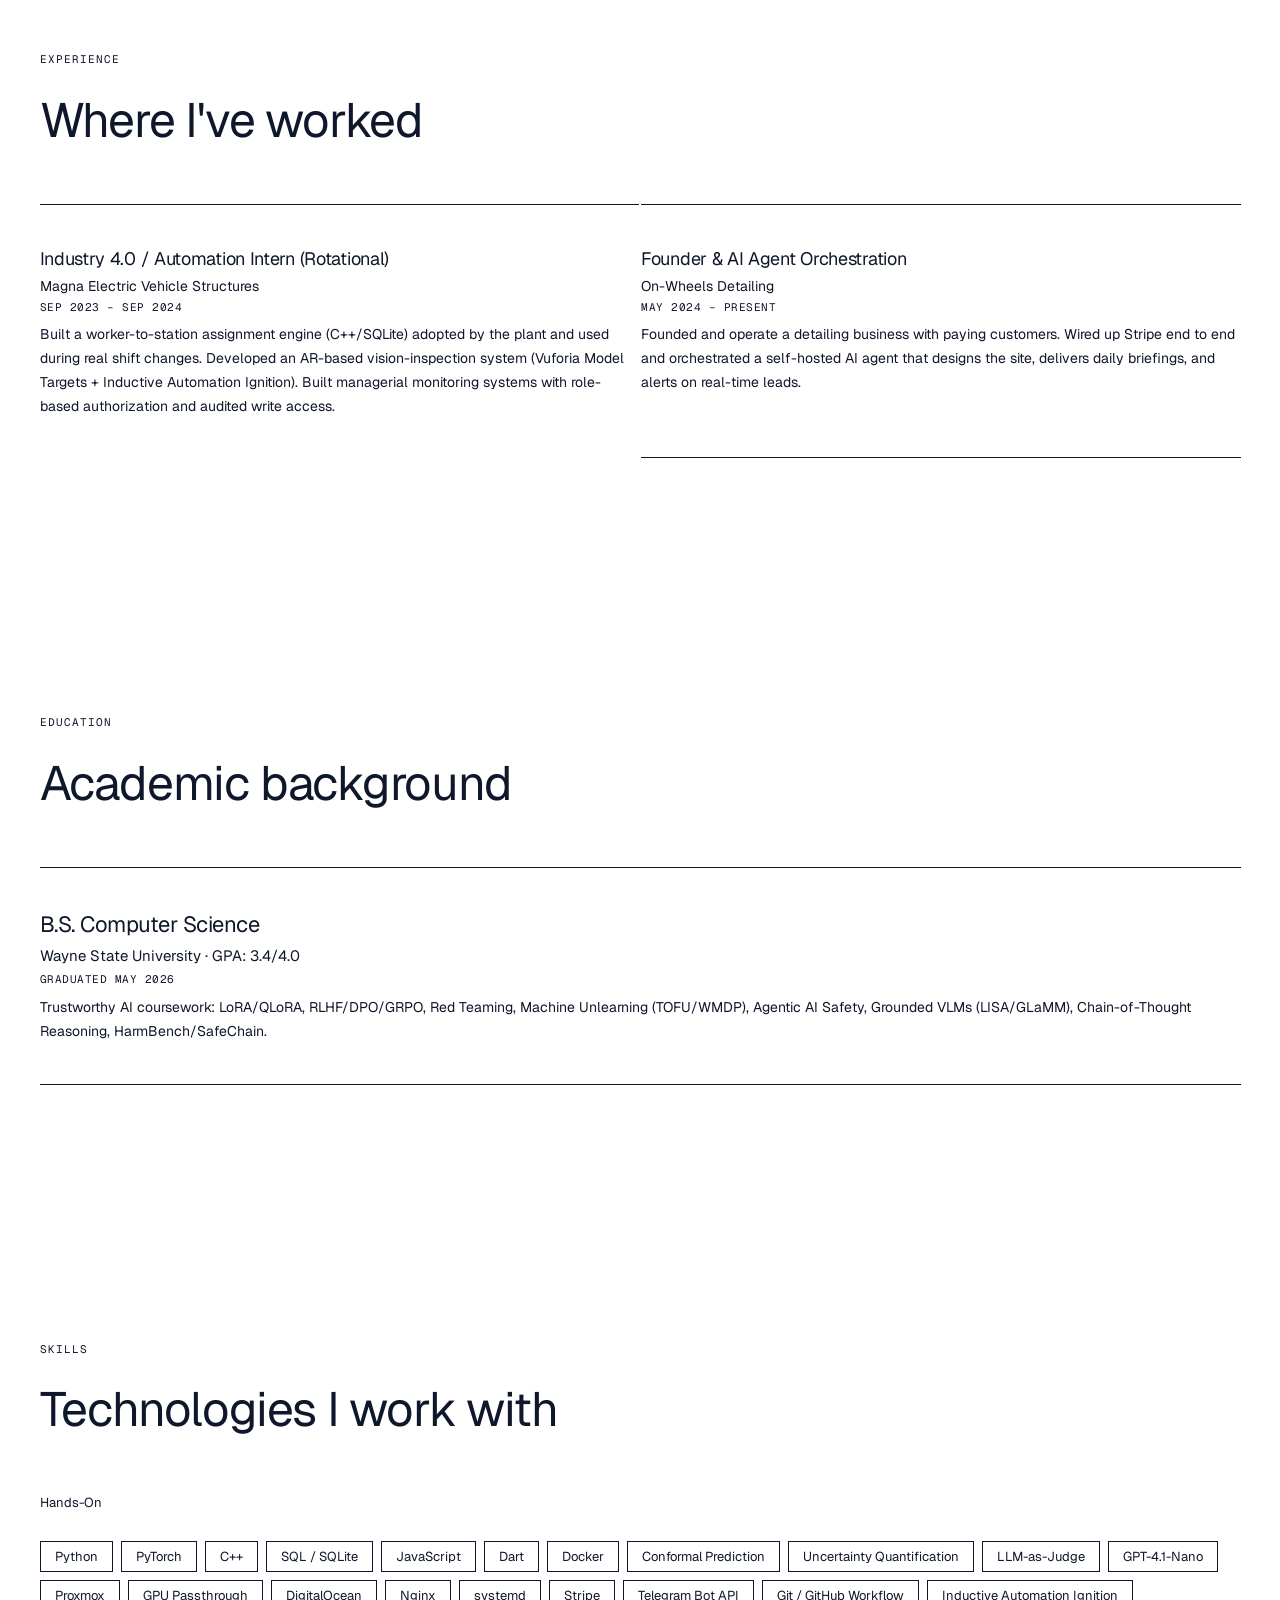
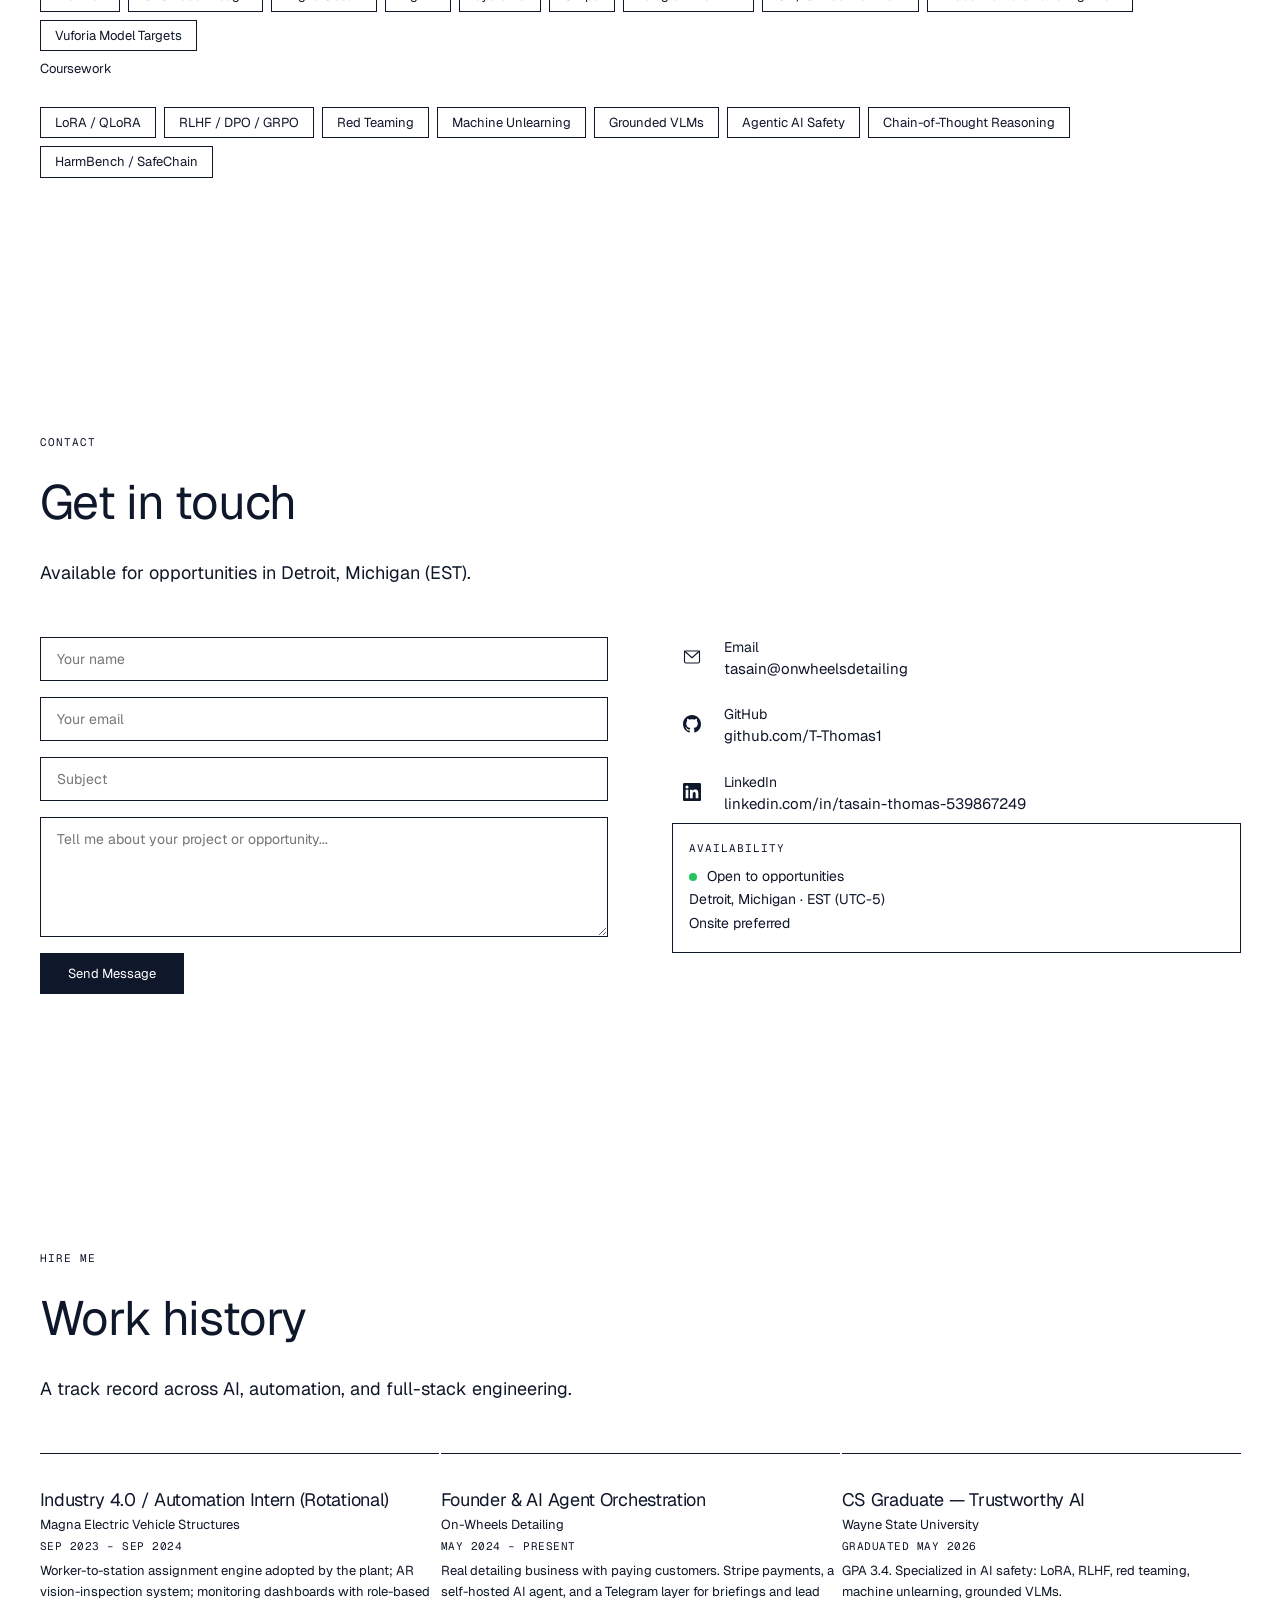
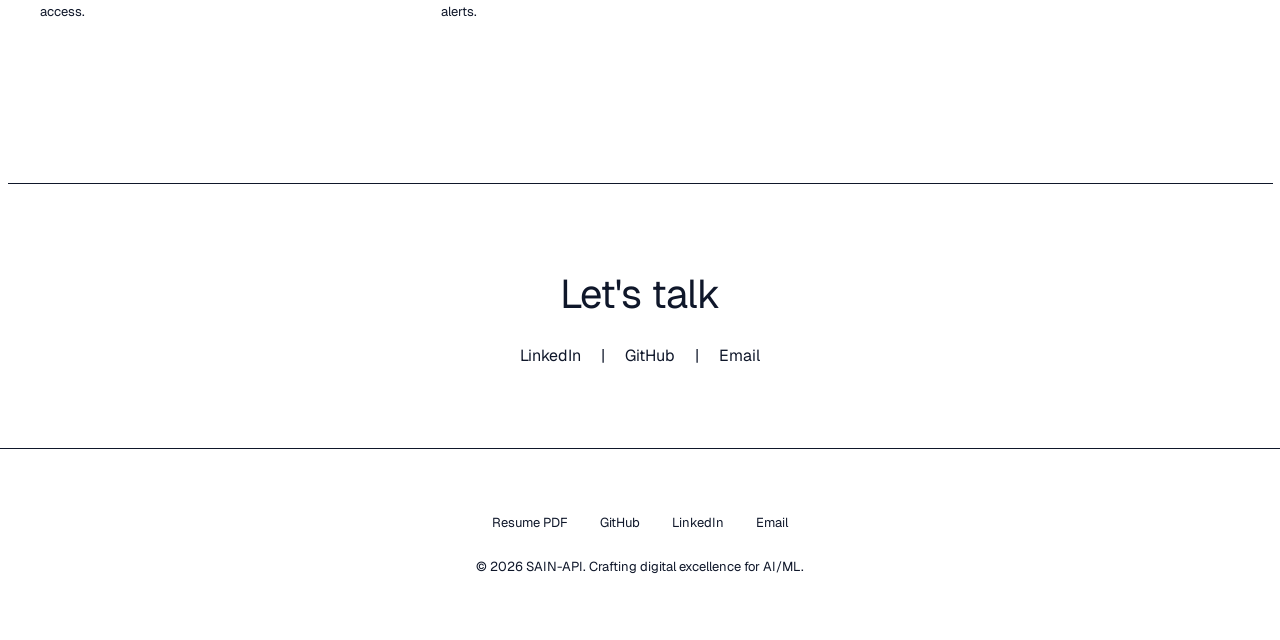
==== commit e22034ae: "Fix Skills section (hands-on vs coursework split); remove RBT (non-tech, not on resume)" ====
--- a/index.html
+++ b/index.html
@@ -168,15 +168,6 @@
           </div>
         </div>
         <div class="exp-card fade-up">
-          <img class="favicon" src="https://www.google.com/s2/favicons?domain=bluemindtherapy.com&sz=32" alt="" width="24" height="24" onerror="this.style.display='none'">
-          <div class="info">
-            <div class="role">Registered Behavior Technician</div>
-            <div class="company">BlueMind Therapy LLC</div>
-            <div class="date">Sep 2024 – Present</div>
-            <p>Data-driven decision-making — analyzing real-time behavioral data to adjust intervention plans daily. 100% audit-ready compliance through meticulous documentation.</p>
-          </div>
-        </div>
-        <div class="exp-card fade-up">
           <img class="favicon" src="https://www.google.com/s2/favicons?domain=onwheelsdetailing.com&sz=32" alt="" width="24" height="24" onerror="this.style.display='none'">
           <div class="info">
             <div class="role">Founder & AI Agent Orchestration</div>
@@ -208,29 +199,23 @@
       <div class="section-label">Skills</div>
       <h2 class="section-title">Technologies I work with</h2>
       <div class="skills-cloud">
-        <div class="skill-category"><h3>AI & Machine Learning</h3></div>
-        <span class="skill-tag">PyTorch</span><span class="skill-tag">TensorFlow</span>
-        <span class="skill-tag">Hugging Face</span><span class="skill-tag">LangChain</span>
-        <span class="skill-tag">LoRA/QLoRA</span><span class="skill-tag">Scikit-learn</span>
-        <span class="skill-tag">Pandas</span><span class="skill-tag">NumPy</span>
-        <div class="skill-category"><h3>MLOps & Cloud</h3></div>
-        <span class="skill-tag">Kubernetes</span><span class="skill-tag">Docker</span>
-        <span class="skill-tag">AWS</span><span class="skill-tag">Azure</span>
-        <span class="skill-tag">DigitalOcean</span><span class="skill-tag">Nginx</span>
-        <span class="skill-tag">CI/CD</span><span class="skill-tag">Proxmox</span>
-        <span class="skill-tag">GPU Passthrough</span>
-        <div class="skill-category"><h3>Security</h3></div>
-        <span class="skill-tag">Prompt Injection Defense</span>
-        <span class="skill-tag">Red Teaming</span>
-        <span class="skill-tag">Zero Trust</span>
-        <span class="skill-tag">Kali Linux</span>
-        <span class="skill-tag">Wireshark</span>
-        <div class="skill-category"><h3>Languages & Tools</h3></div>
-        <span class="skill-tag">Python</span><span class="skill-tag">SQL</span>
-        <span class="skill-tag">Java</span><span class="skill-tag">C++</span>
-        <span class="skill-tag">JavaScript</span><span class="skill-tag">PostgreSQL</span>
-        <span class="skill-tag">MySQL</span><span class="skill-tag">Git</span>
-        <span class="skill-tag">Agile/Scrum</span><span class="skill-tag">TDD</span>
+        <div class="skill-category"><h3>Hands-On</h3></div>
+        <span class="skill-tag">Python</span><span class="skill-tag">PyTorch</span>
+        <span class="skill-tag">C++</span><span class="skill-tag">SQL / SQLite</span>
+        <span class="skill-tag">JavaScript</span><span class="skill-tag">Dart</span>
+        <span class="skill-tag">Docker</span><span class="skill-tag">Conformal Prediction</span>
+        <span class="skill-tag">Uncertainty Quantification</span><span class="skill-tag">LLM-as-Judge</span>
+        <span class="skill-tag">GPT-4.1-Nano</span><span class="skill-tag">Proxmox</span>
+        <span class="skill-tag">GPU Passthrough</span><span class="skill-tag">DigitalOcean</span>
+        <span class="skill-tag">Nginx</span><span class="skill-tag">systemd</span>
+        <span class="skill-tag">Stripe</span><span class="skill-tag">Telegram Bot API</span>
+        <span class="skill-tag">Git / GitHub Workflow</span><span class="skill-tag">Inductive Automation Ignition</span>
+        <span class="skill-tag">Vuforia Model Targets</span>
+        <div class="skill-category"><h3>Coursework</h3></div>
+        <span class="skill-tag">LoRA / QLoRA</span><span class="skill-tag">RLHF / DPO / GRPO</span>
+        <span class="skill-tag">Red Teaming</span><span class="skill-tag">Machine Unlearning</span>
+        <span class="skill-tag">Grounded VLMs</span><span class="skill-tag">Agentic AI Safety</span>
+        <span class="skill-tag">Chain-of-Thought Reasoning</span><span class="skill-tag">HarmBench / SafeChain</span>
       </div>
     </section>
 
@@ -305,15 +290,6 @@
           </div>
         </div>
         <div class="hire-card fade-up">
-          <img class="favicon" src="https://www.google.com/s2/favicons?domain=bluemindtherapy.com&sz=32" alt="" width="24" height="24" onerror="this.style.display='none'">
-          <div class="info">
-            <h3>Registered Behavior Technician</h3>
-            <div class="co">BlueMind Therapy LLC</div>
-            <div class="dur">Sep 2024 – Present</div>
-            <p>Real-time data analysis. 100% audit-ready compliance. Critical incident triage and adaptive communication.</p>
-          </div>
-        </div>
-        <div class="hire-card fade-up">
           <img class="favicon" src="https://www.google.com/s2/favicons?domain=onwheelsdetailing.com&sz=32" alt="" width="24" height="24" onerror="this.style.display='none'">
           <div class="info">
             <h3>Founder & AI Agent Orchestration</h3>
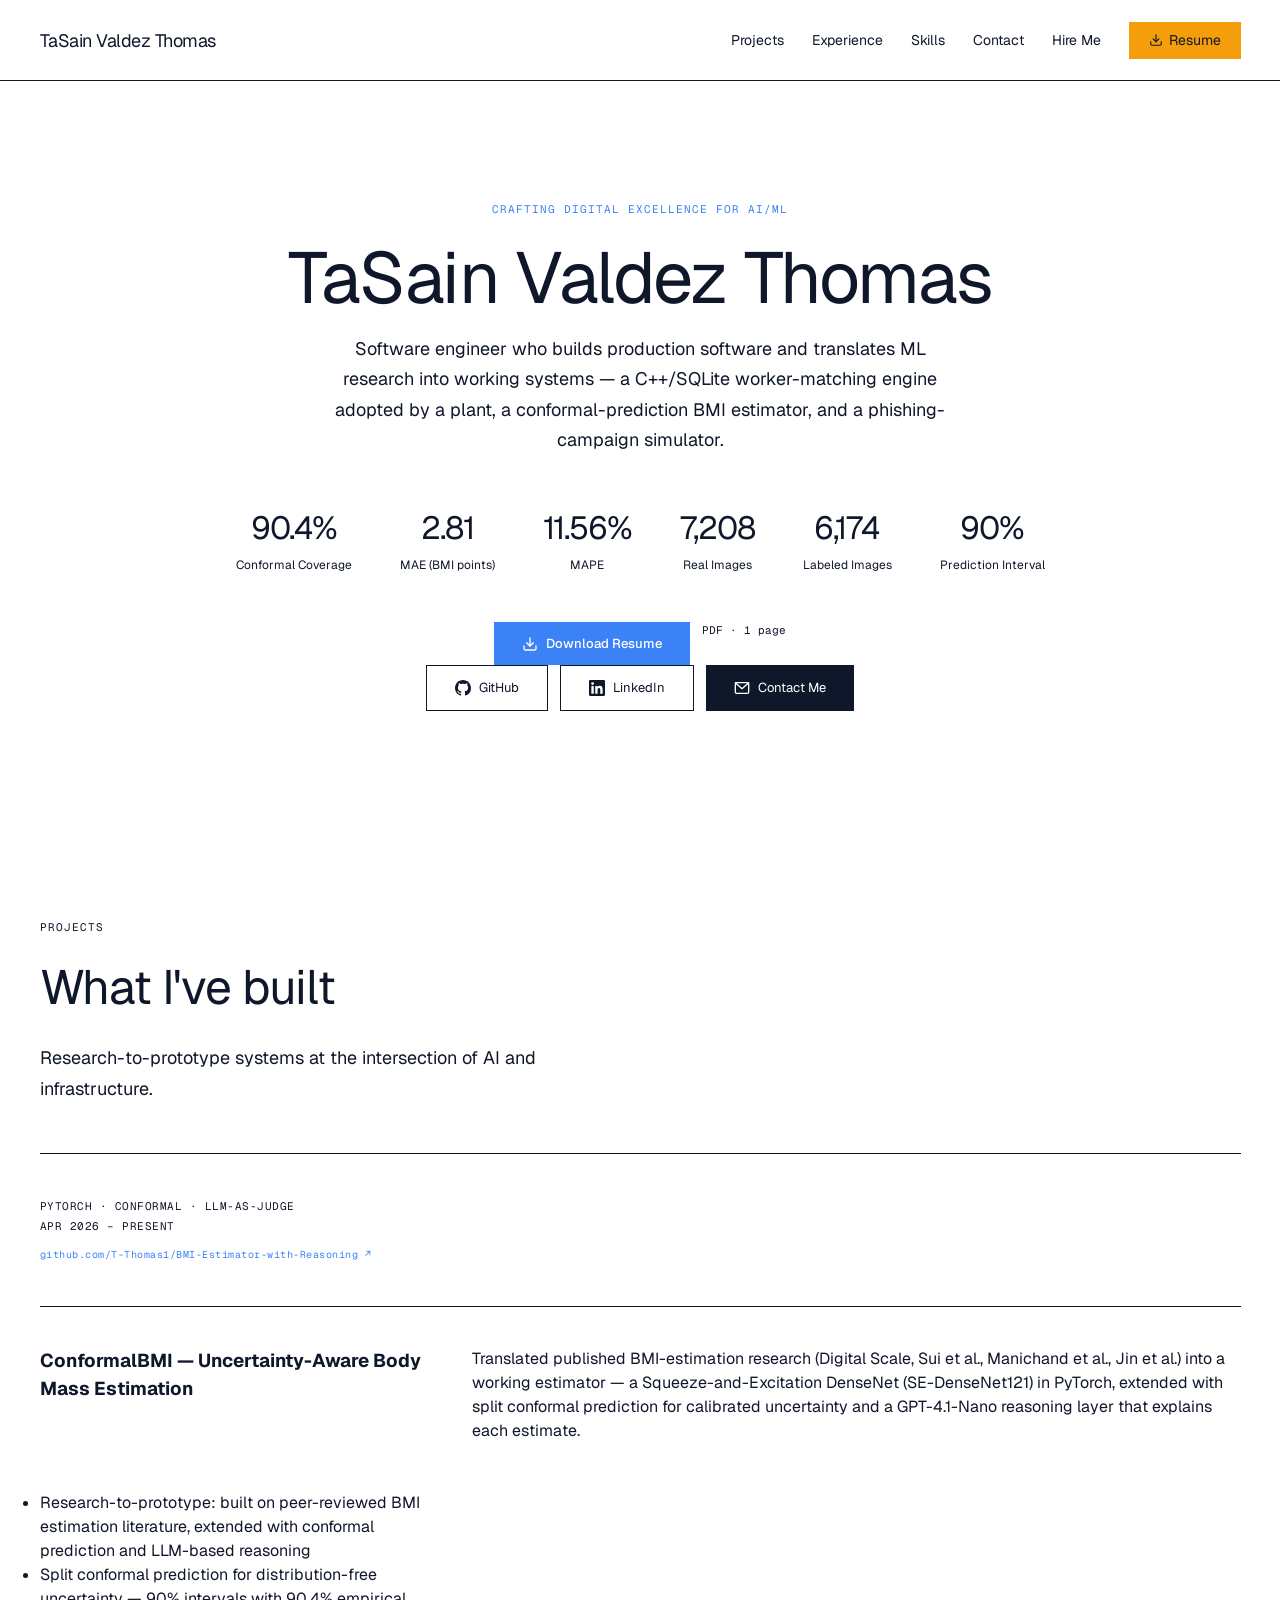
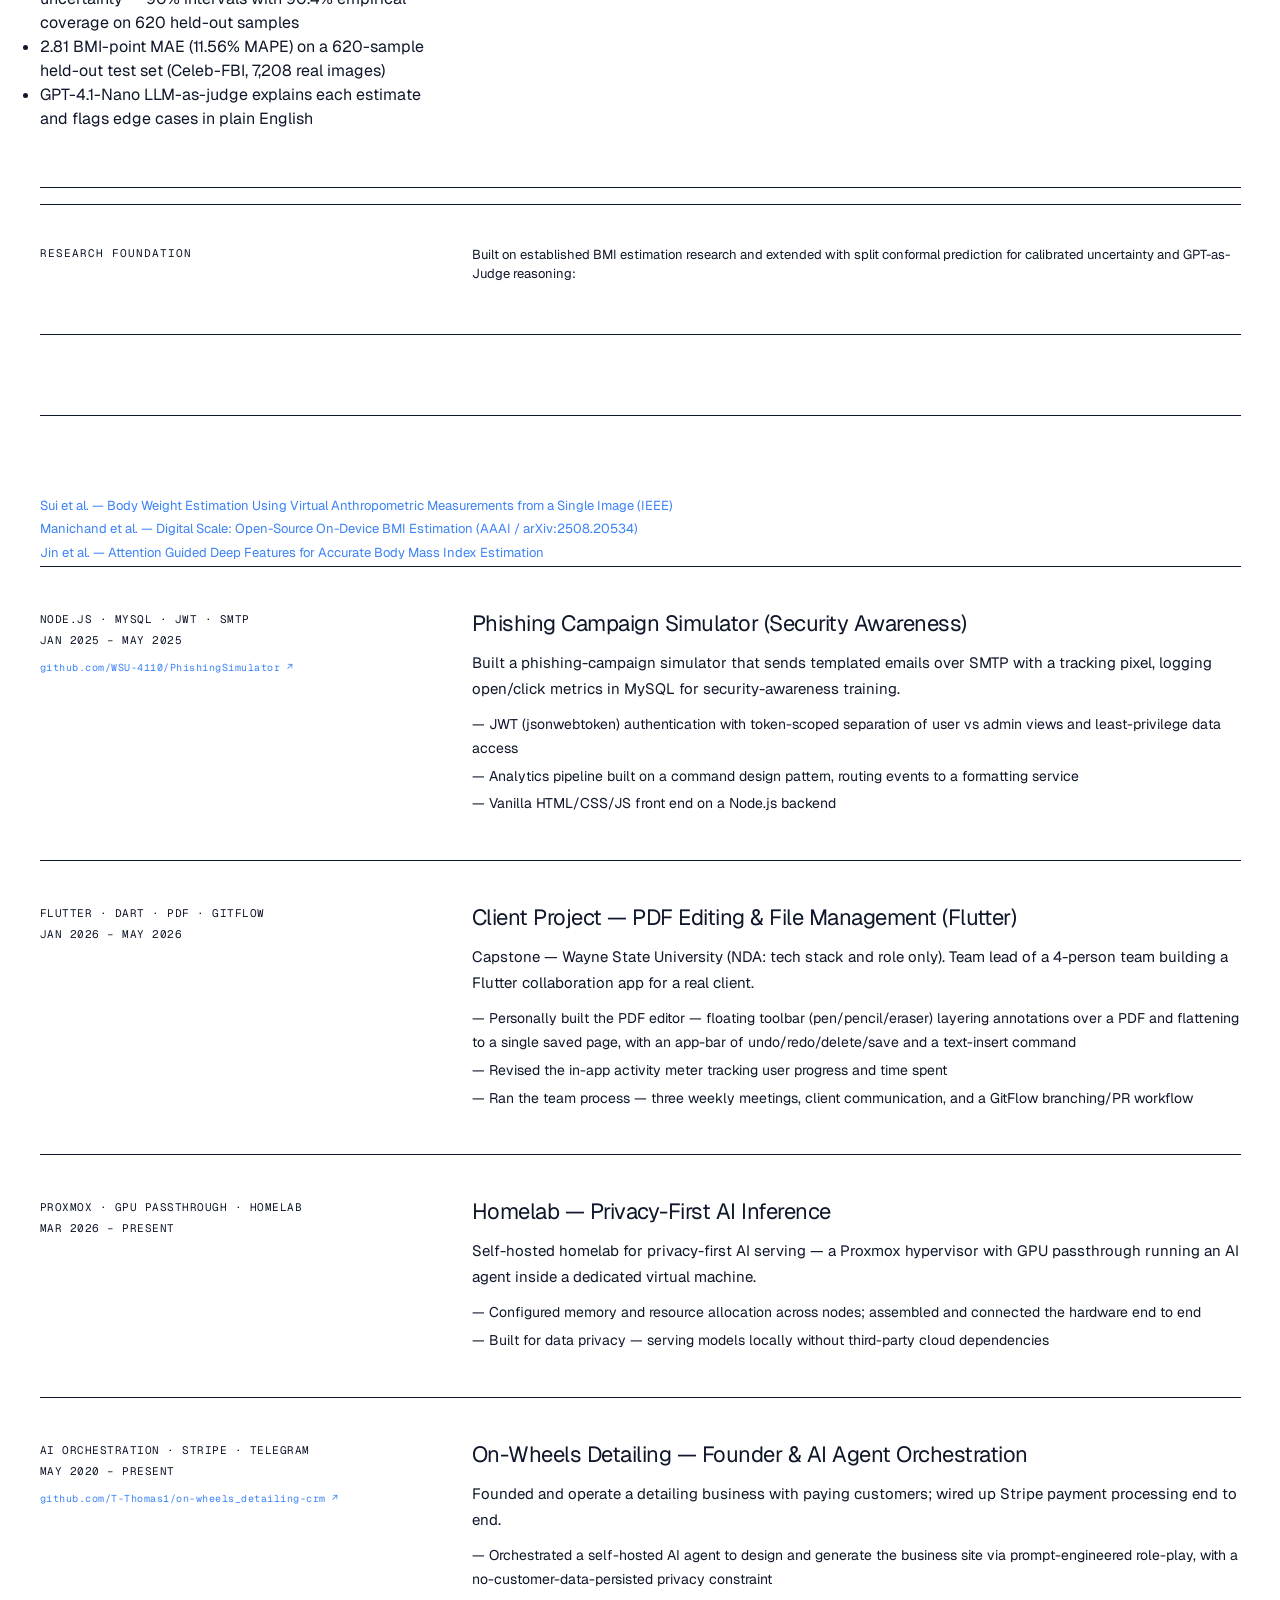
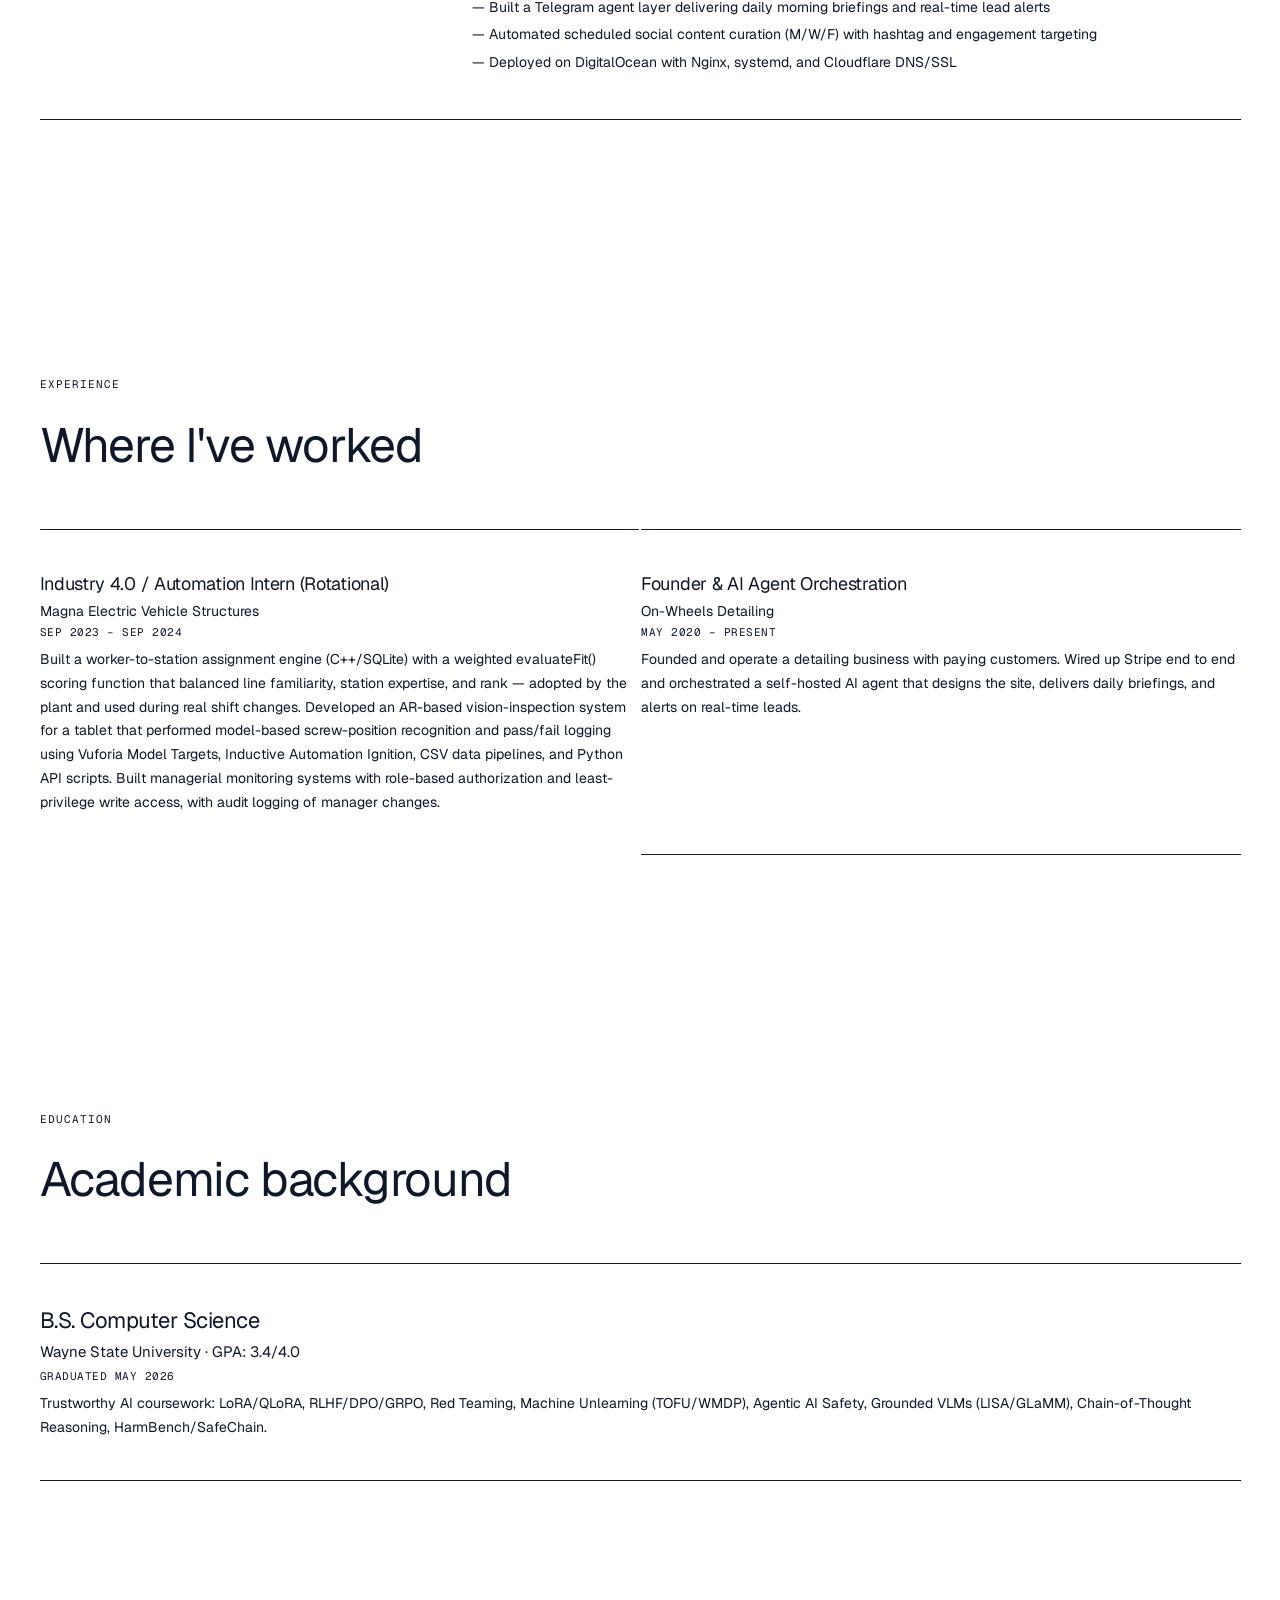
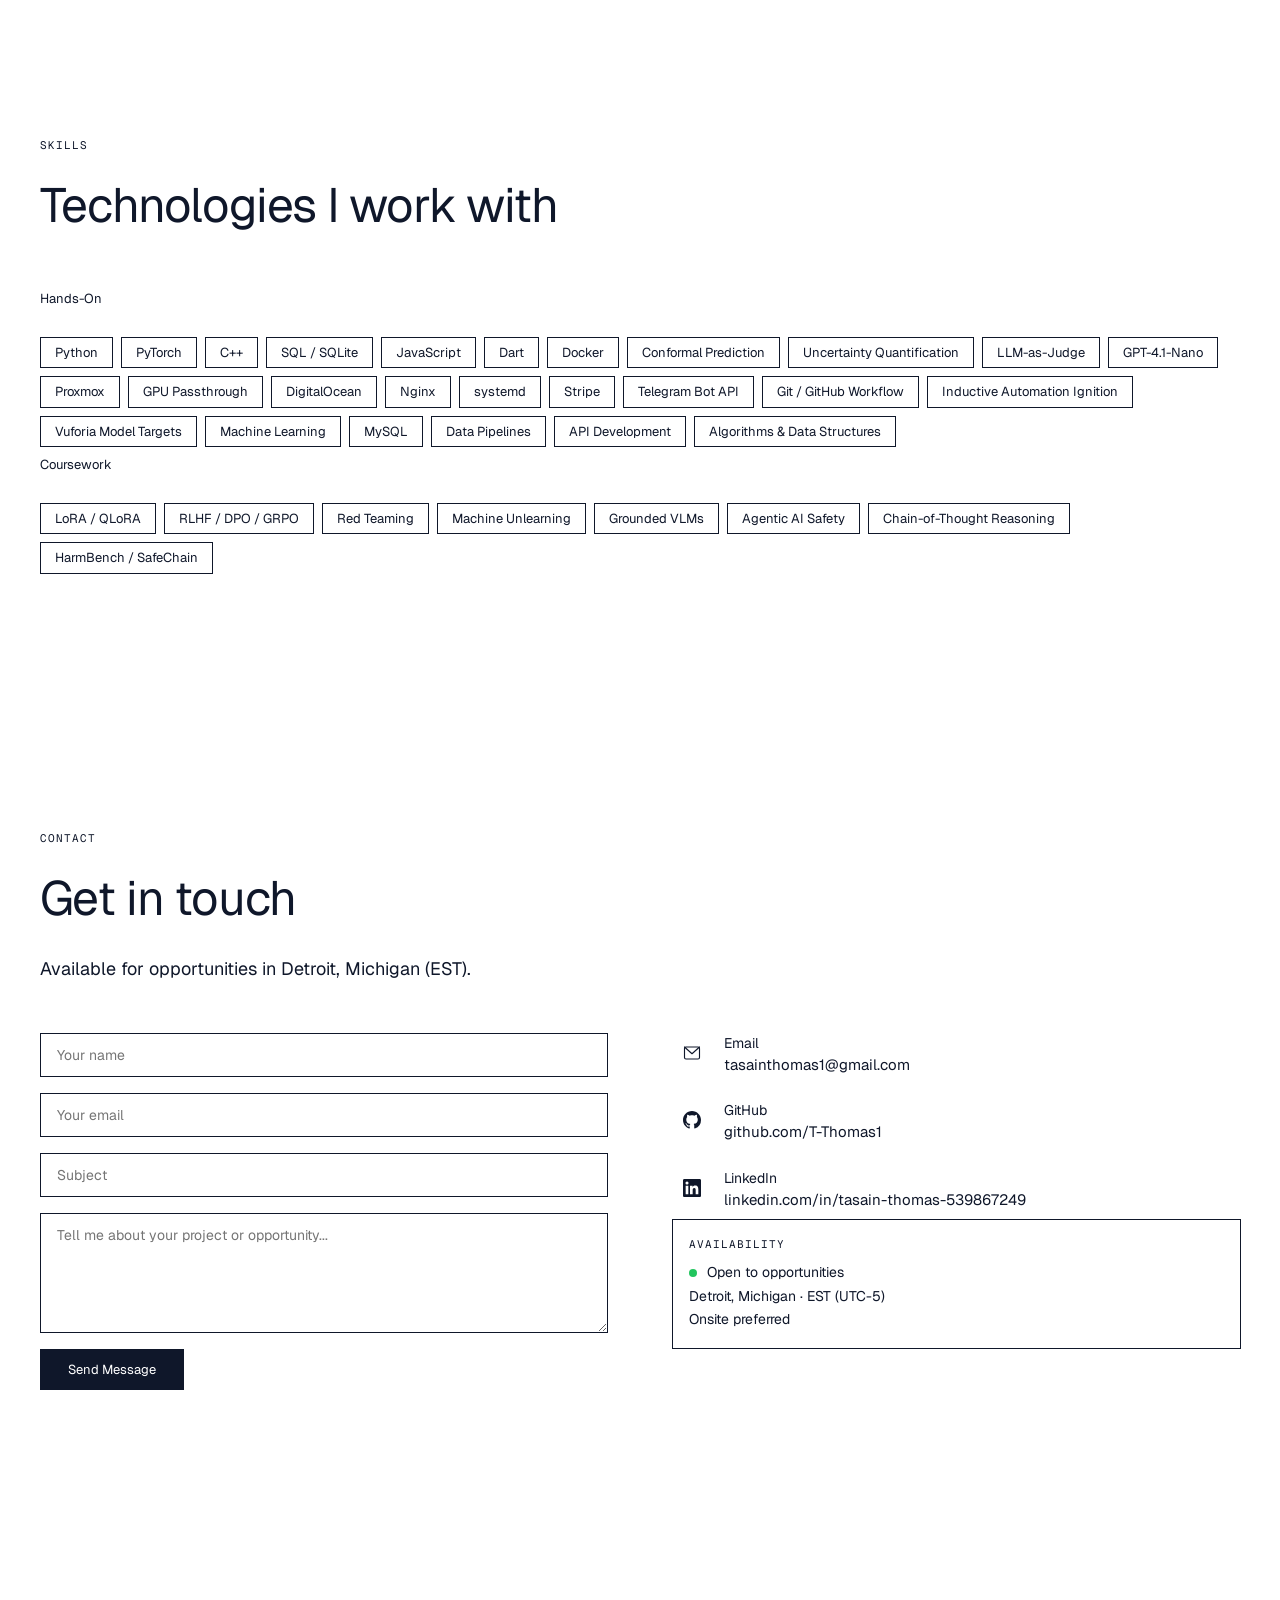
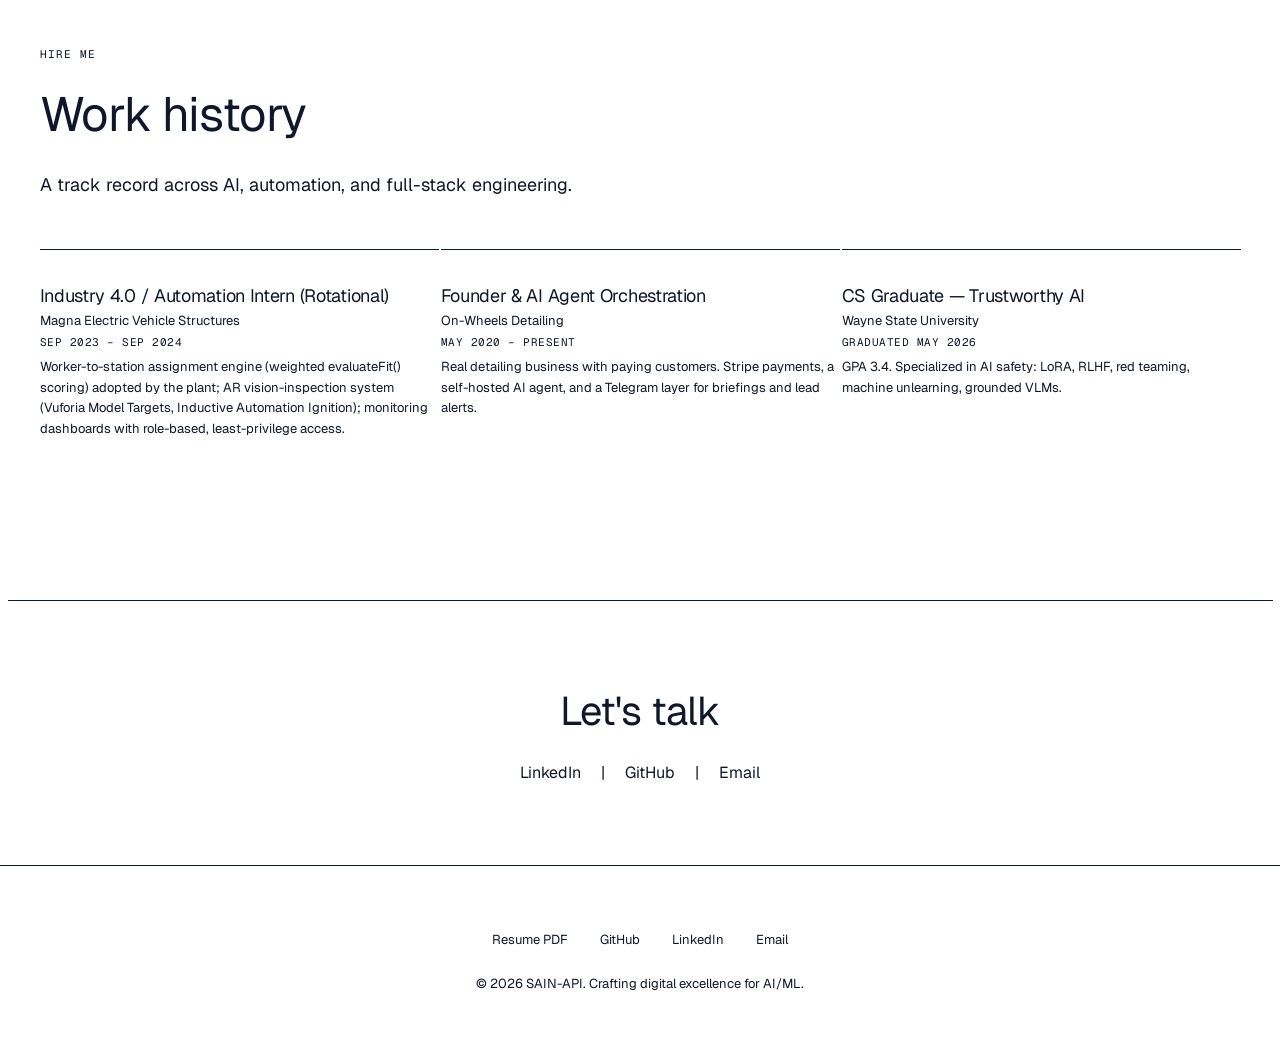
==== commit 373f20ff: "Align portfolio with resume: SWE+ML positioning, add phishing simulator, update capstone/Magna metho" ====
--- a/index.html
+++ b/index.html
@@ -3,13 +3,13 @@
 <head>
   <meta charset="UTF-8">
   <meta name="viewport" content="width=device-width, initial-scale=1.0">
-  <meta name="description" content="TaSain Valdez — AI Engineer translating published ML research into working systems with calibrated uncertainty.">
-  <meta name="author" content="TaSain Valdez">
+  <meta name="description" content="TaSain Valdez Thomas — Software Engineer (AI/ML) translating published ML research into working systems with calibrated uncertainty.">
+  <meta name="author" content="TaSain Valdez Thomas">
   <meta name="robots" content="index, follow">
-  <meta property="og:title" content="TaSain Valdez — AI Engineer">
-  <meta property="og:description" content="Crafting digital excellence for AI/ML. Conformal prediction, LLM-as-judge reasoning, AI agent orchestration, full-stack.">
+  <meta property="og:title" content="TaSain Valdez Thomas — Software Engineer (AI/ML)">
+  <meta property="og:description" content="Software engineer with hands-on ML depth — conformal prediction, LLM-as-judge reasoning, and production software for real users.">
   <meta property="og:type" content="website">
-  <title>TaSain Valdez Thomas — AI Engineer</title>
+  <title>TaSain Valdez Thomas — Software Engineer (AI/ML)</title>
   <link rel="preconnect" href="https://fonts.googleapis.com">
   <link rel="preconnect" href="https://fonts.gstatic.com" crossorigin>
   <link href="https://fonts.googleapis.com/css2?family=Geist:wght@300;400;500&family=Geist+Mono:wght@400;500&display=swap" rel="stylesheet">
@@ -40,7 +40,7 @@
       <div class="hero-tagline">Crafting digital excellence for AI/ML</div>
       <h1>TaSain <span class="name-mid">Valdez</span> <span class="name-last">Thomas</span></h1>
       <p class="subtitle">
-        AI Engineer who translates published ML research into working systems — calibrated BMI estimation with conformal prediction, LLM-as-judge reasoning, and a self-hosted homelab for private AI inference.
+        Software engineer who builds production software and translates ML research into working systems — a C++/SQLite worker-matching engine adopted by a plant, a conformal-prediction BMI estimator, and a phishing-campaign simulator.
       </p>
       <div class="hero-metrics">
         <div class="hero-metric"><div class="num">90.4%</div><div class="label">Conformal Coverage</div></div>
@@ -92,8 +92,8 @@
             <p>Translated published BMI-estimation research (Digital Scale, Sui et al., Manichand et al., Jin et al.) into a working estimator — a Squeeze-and-Excitation DenseNet (SE-DenseNet121) in PyTorch, extended with split conformal prediction for calibrated uncertainty and a GPT-4.1-Nano reasoning layer that explains each estimate.</p>
             <ul class="highlights">
               <li>Research-to-prototype: built on peer-reviewed BMI estimation literature, extended with conformal prediction and LLM-based reasoning</li>
-              <li>Split conformal prediction for distribution-free uncertainty — 90% intervals with empirically verified 90.4% coverage</li>
-              <li>2.81 BMI-point MAE (11.56% MAPE) on Celeb-FBI, a 7,208-image real-world benchmark</li>
+              <li>Split conformal prediction for distribution-free uncertainty — 90% intervals with 90.4% empirical coverage on 620 held-out samples</li>
+              <li>2.81 BMI-point MAE (11.56% MAPE) on a 620-sample held-out test set (Celeb-FBI, 7,208 real images)</li>
               <li>GPT-4.1-Nano LLM-as-judge explains each estimate and flags edge cases in plain English</li>
             </ul>
             <div class="research-foundation">
@@ -107,6 +107,35 @@
             </div>
           </div>
         </a>
+        <a href="https://github.com/WSU-4110/PhishingSimulator" target="_blank" rel="noopener noreferrer" class="project-card fade-up">
+          <div class="meta">
+            <span>Node.js · MySQL · JWT · SMTP</span><span>Jan 2025 – May 2025</span>
+            <span class="repo-link">github.com/WSU-4110/PhishingSimulator ↗</span>
+          </div>
+          <div class="body">
+            <h3>Phishing Campaign Simulator (Security Awareness)</h3>
+            <p>Built a phishing-campaign simulator that sends templated emails over SMTP with a tracking pixel, logging open/click metrics in MySQL for security-awareness training.</p>
+            <ul class="highlights">
+              <li>JWT (jsonwebtoken) authentication with token-scoped separation of user vs admin views and least-privilege data access</li>
+              <li>Analytics pipeline built on a command design pattern, routing events to a formatting service</li>
+              <li>Vanilla HTML/CSS/JS front end on a Node.js backend</li>
+            </ul>
+          </div>
+        </a>
+        <a href="#" class="project-card fade-up" style="cursor:default;">
+          <div class="meta">
+            <span>Flutter · Dart · PDF · GitFlow</span><span>Jan 2026 – May 2026</span>
+          </div>
+          <div class="body">
+            <h3>Client Project — PDF Editing & File Management (Flutter)</h3>
+            <p>Capstone — Wayne State University (NDA: tech stack and role only). Team lead of a 4-person team building a Flutter collaboration app for a real client.</p>
+            <ul class="highlights">
+              <li>Personally built the PDF editor — floating toolbar (pen/pencil/eraser) layering annotations over a PDF and flattening to a single saved page, with an app-bar of undo/redo/delete/save and a text-insert command</li>
+              <li>Revised the in-app activity meter tracking user progress and time spent</li>
+              <li>Ran the team process — three weekly meetings, client communication, and a GitFlow branching/PR workflow</li>
+            </ul>
+          </div>
+        </a>
         <a href="#" class="project-card fade-up" style="cursor:default;">
           <div class="meta">
             <span>Proxmox · GPU Passthrough · Homelab</span><span>Mar 2026 – Present</span>
@@ -122,7 +151,7 @@
         </a>
         <a href="https://github.com/T-Thomas1/on-wheels_detailing-crm" target="_blank" rel="noopener noreferrer" class="project-card fade-up">
           <div class="meta">
-            <span>AI Orchestration · Stripe · Telegram</span><span>May 2024 – Present</span>
+            <span>AI Orchestration · Stripe · Telegram</span><span>May 2020 – Present</span>
             <span class="repo-link">github.com/T-Thomas1/on-wheels_detailing-crm ↗</span>
           </div>
           <div class="body">
@@ -133,20 +162,6 @@
               <li>Built a Telegram agent layer delivering daily morning briefings and real-time lead alerts</li>
               <li>Automated scheduled social content curation (M/W/F) with hashtag and engagement targeting</li>
               <li>Deployed on DigitalOcean with Nginx, systemd, and Cloudflare DNS/SSL</li>
-            </ul>
-          </div>
-        </a>
-        <a href="#" class="project-card fade-up" style="cursor:default;">
-          <div class="meta">
-            <span>Flutter · Dart · PDF · GitHub Workflow</span><span>Jan 2026 – May 2026</span>
-          </div>
-          <div class="body">
-            <h3>Client Project — PDF Editing & File Management (Flutter)</h3>
-            <p>Capstone project — Wayne State University. Team lead of a 4-person team building a mobile collaboration app for a real client, layered on an existing product (flow charts, Venn diagrams, accounting tools).</p>
-            <ul class="highlights">
-              <li>Personally built the PDF file-management feature — an annotation layer that overlays text on PDFs and lets changes be saved, edited, or deleted</li>
-              <li>Ran the team process end to end — three weekly meetings, client communication, and deadline adherence</li>
-              <li>Proposed the GitHub workflow — branching, pull requests, and issue tracking</li>
             </ul>
           </div>
         </a>
@@ -164,7 +179,7 @@
             <div class="role">Industry 4.0 / Automation Intern (Rotational)</div>
             <div class="company">Magna Electric Vehicle Structures</div>
             <div class="date">Sep 2023 – Sep 2024</div>
-            <p>Built a worker-to-station assignment engine (C++/SQLite) adopted by the plant and used during real shift changes. Developed an AR-based vision-inspection system (Vuforia Model Targets + Inductive Automation Ignition). Built managerial monitoring systems with role-based authorization and audited write access.</p>
+            <p>Built a worker-to-station assignment engine (C++/SQLite) with a weighted evaluateFit() scoring function that balanced line familiarity, station expertise, and rank — adopted by the plant and used during real shift changes. Developed an AR-based vision-inspection system for a tablet that performed model-based screw-position recognition and pass/fail logging using Vuforia Model Targets, Inductive Automation Ignition, CSV data pipelines, and Python API scripts. Built managerial monitoring systems with role-based authorization and least-privilege write access, with audit logging of manager changes.</p>
           </div>
         </div>
         <div class="exp-card fade-up">
@@ -172,7 +187,7 @@
           <div class="info">
             <div class="role">Founder & AI Agent Orchestration</div>
             <div class="company">On-Wheels Detailing</div>
-            <div class="date">May 2024 – Present</div>
+            <div class="date">May 2020 – Present</div>
             <p>Founded and operate a detailing business with paying customers. Wired up Stripe end to end and orchestrated a self-hosted AI agent that designs the site, delivers daily briefings, and alerts on real-time leads.</p>
           </div>
         </div>
@@ -211,6 +226,9 @@
         <span class="skill-tag">Stripe</span><span class="skill-tag">Telegram Bot API</span>
         <span class="skill-tag">Git / GitHub Workflow</span><span class="skill-tag">Inductive Automation Ignition</span>
         <span class="skill-tag">Vuforia Model Targets</span>
+        <span class="skill-tag">Machine Learning</span><span class="skill-tag">MySQL</span>
+        <span class="skill-tag">Data Pipelines</span><span class="skill-tag">API Development</span>
+        <span class="skill-tag">Algorithms & Data Structures</span>
         <div class="skill-category"><h3>Coursework</h3></div>
         <span class="skill-tag">LoRA / QLoRA</span><span class="skill-tag">RLHF / DPO / GRPO</span>
         <span class="skill-tag">Red Teaming</span><span class="skill-tag">Machine Unlearning</span>
@@ -234,13 +252,13 @@
         </form>
         <div class="fade-up">
           <div class="contact-channels">
-            <a href="mailto:tasain@onwheelsdetailing.com" class="contact-channel">
+            <a href="mailto:tasainthomas1@gmail.com" class="contact-channel">
               <div class="ch-icon">
                 <svg width="18" height="18" viewBox="0 0 24 24" fill="none" stroke="var(--slate)" stroke-width="1.5" stroke-linecap="round" stroke-linejoin="round"><rect x="2" y="4" width="20" height="16" rx="2"/><path d="M22 4L12 13 2 4"/></svg>
               </div>
               <div>
                 <div class="ch-label">Email</div>
-                <div class="ch-value">tasain@onwheelsdetailing</div>
+                <div class="ch-value">tasainthomas1@gmail.com</div>
               </div>
             </a>
             <a href="https://github.com/T-Thomas1" target="_blank" rel="noopener noreferrer" class="contact-channel">
@@ -286,7 +304,7 @@
             <h3>Industry 4.0 / Automation Intern (Rotational)</h3>
             <div class="co">Magna Electric Vehicle Structures</div>
             <div class="dur">Sep 2023 – Sep 2024</div>
-            <p>Worker-to-station assignment engine adopted by the plant; AR vision-inspection system; monitoring dashboards with role-based access.</p>
+            <p>Worker-to-station assignment engine (weighted evaluateFit() scoring) adopted by the plant; AR vision-inspection system (Vuforia Model Targets, Inductive Automation Ignition); monitoring dashboards with role-based, least-privilege access.</p>
           </div>
         </div>
         <div class="hire-card fade-up">
@@ -294,7 +312,7 @@
           <div class="info">
             <h3>Founder & AI Agent Orchestration</h3>
             <div class="co">On-Wheels Detailing</div>
-            <div class="dur">May 2024 – Present</div>
+            <div class="dur">May 2020 – Present</div>
             <p>Real detailing business with paying customers. Stripe payments, a self-hosted AI agent, and a Telegram layer for briefings and lead alerts.</p>
           </div>
         </div>
@@ -319,7 +337,7 @@
           <span class="cta-sep">|</span>
           <a href="https://github.com/T-Thomas1" target="_blank" rel="noopener noreferrer">GitHub</a>
           <span class="cta-sep">|</span>
-          <a href="mailto:tasain@onwheelsdetailing.com">Email</a>
+          <a href="mailto:tasainthomas1@gmail.com">Email</a>
         </div>
       </div>
     </section>
@@ -331,7 +349,7 @@
         <a href="TaSain_Thomas_Resume.pdf" download>Resume PDF</a>
         <a href="https://github.com/T-Thomas1" target="_blank" rel="noopener noreferrer">GitHub</a>
         <a href="https://www.linkedin.com/in/tasain-thomas-539867249" target="_blank" rel="noopener noreferrer">LinkedIn</a>
-        <a href="mailto:tasain@onwheelsdetailing.com">Email</a>
+        <a href="mailto:tasainthomas1@gmail.com">Email</a>
       </div>
       <p class="footer-copy">&copy; 2026 SAIN-API. Crafting digital excellence for AI/ML.</p>
     </div>
